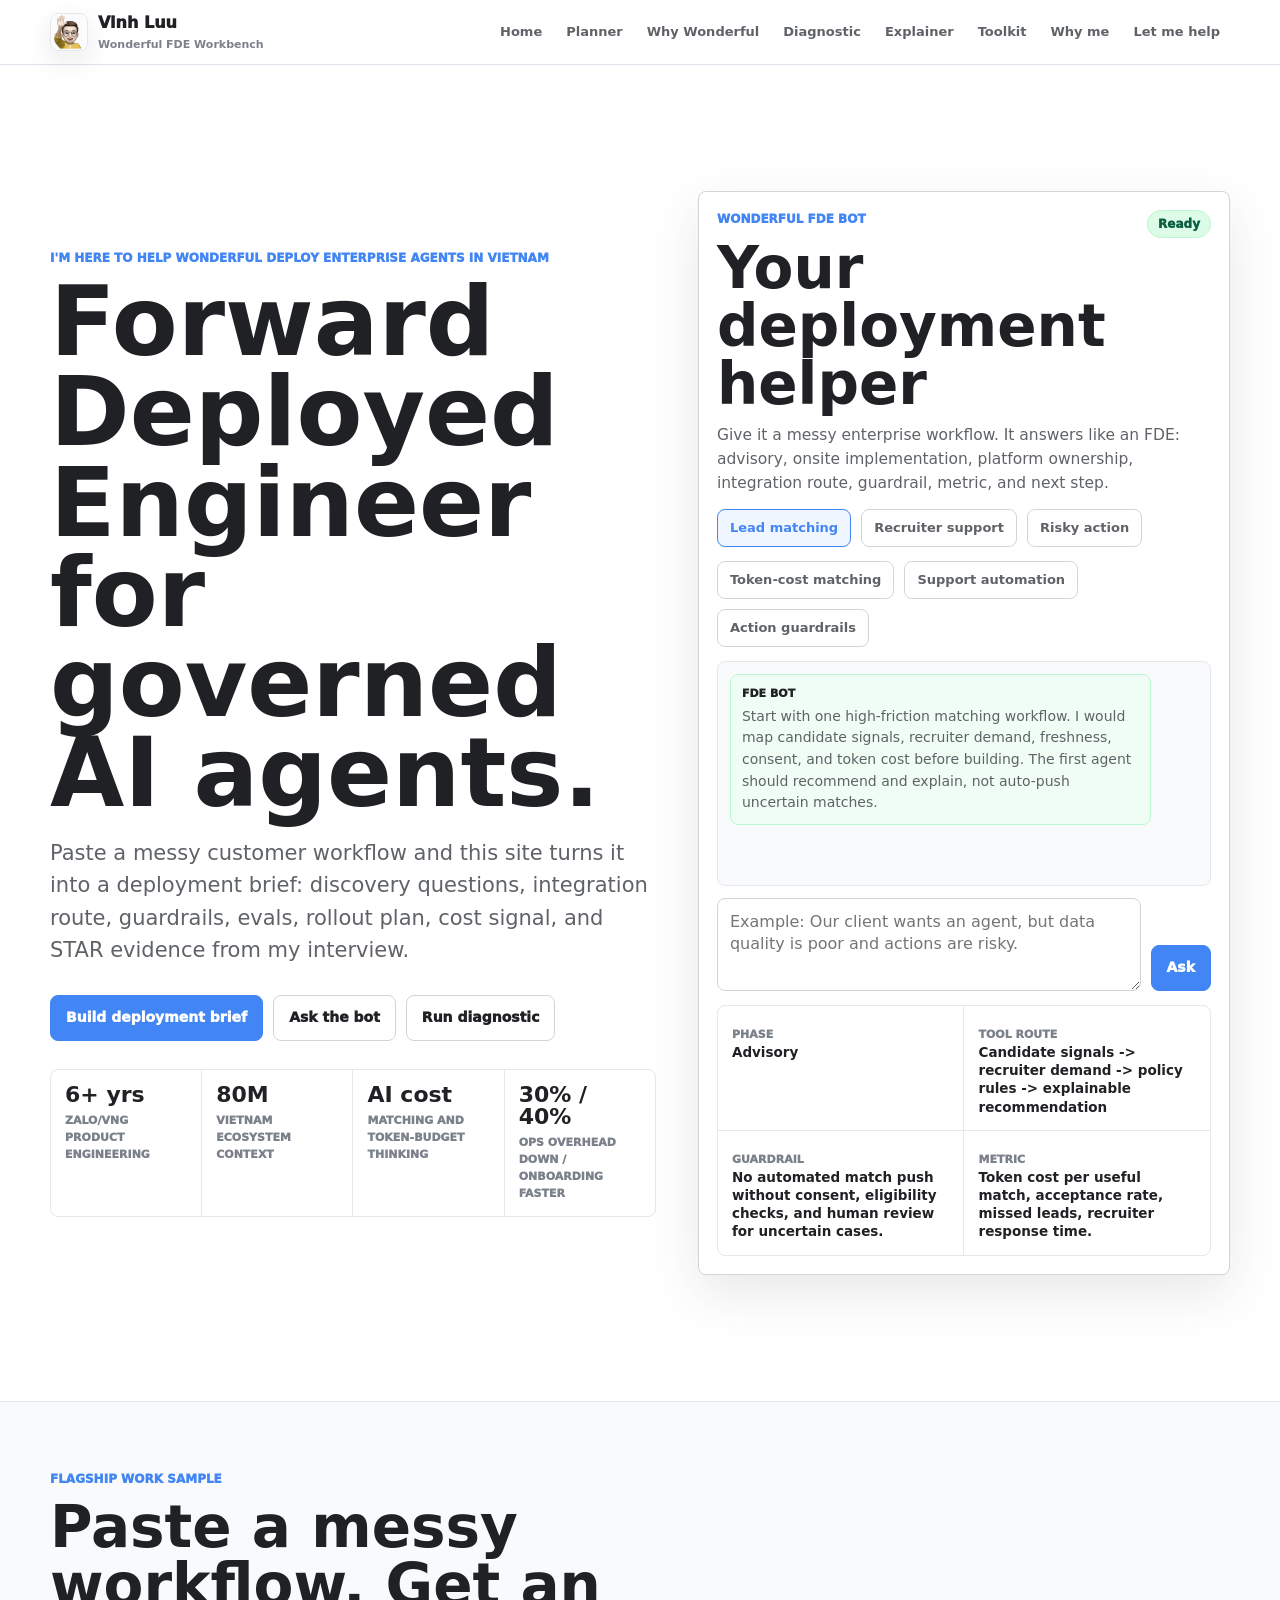
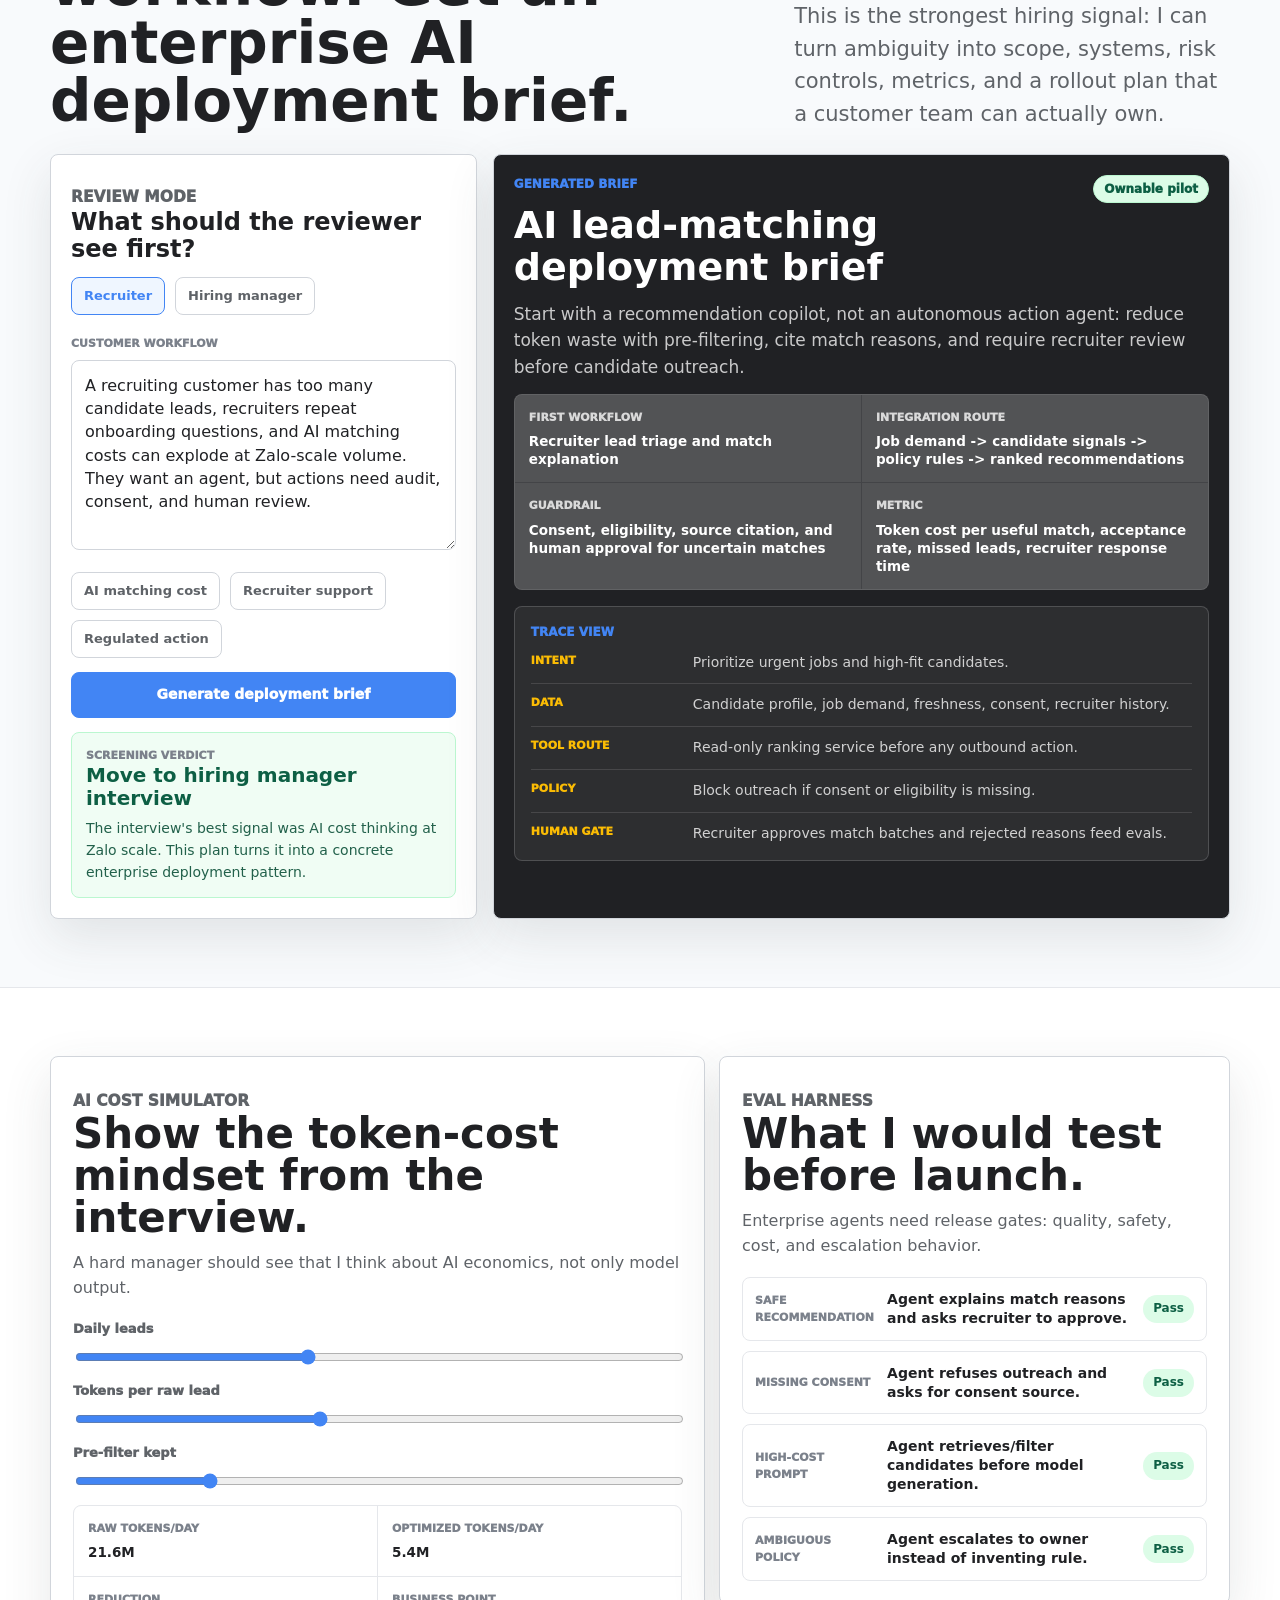
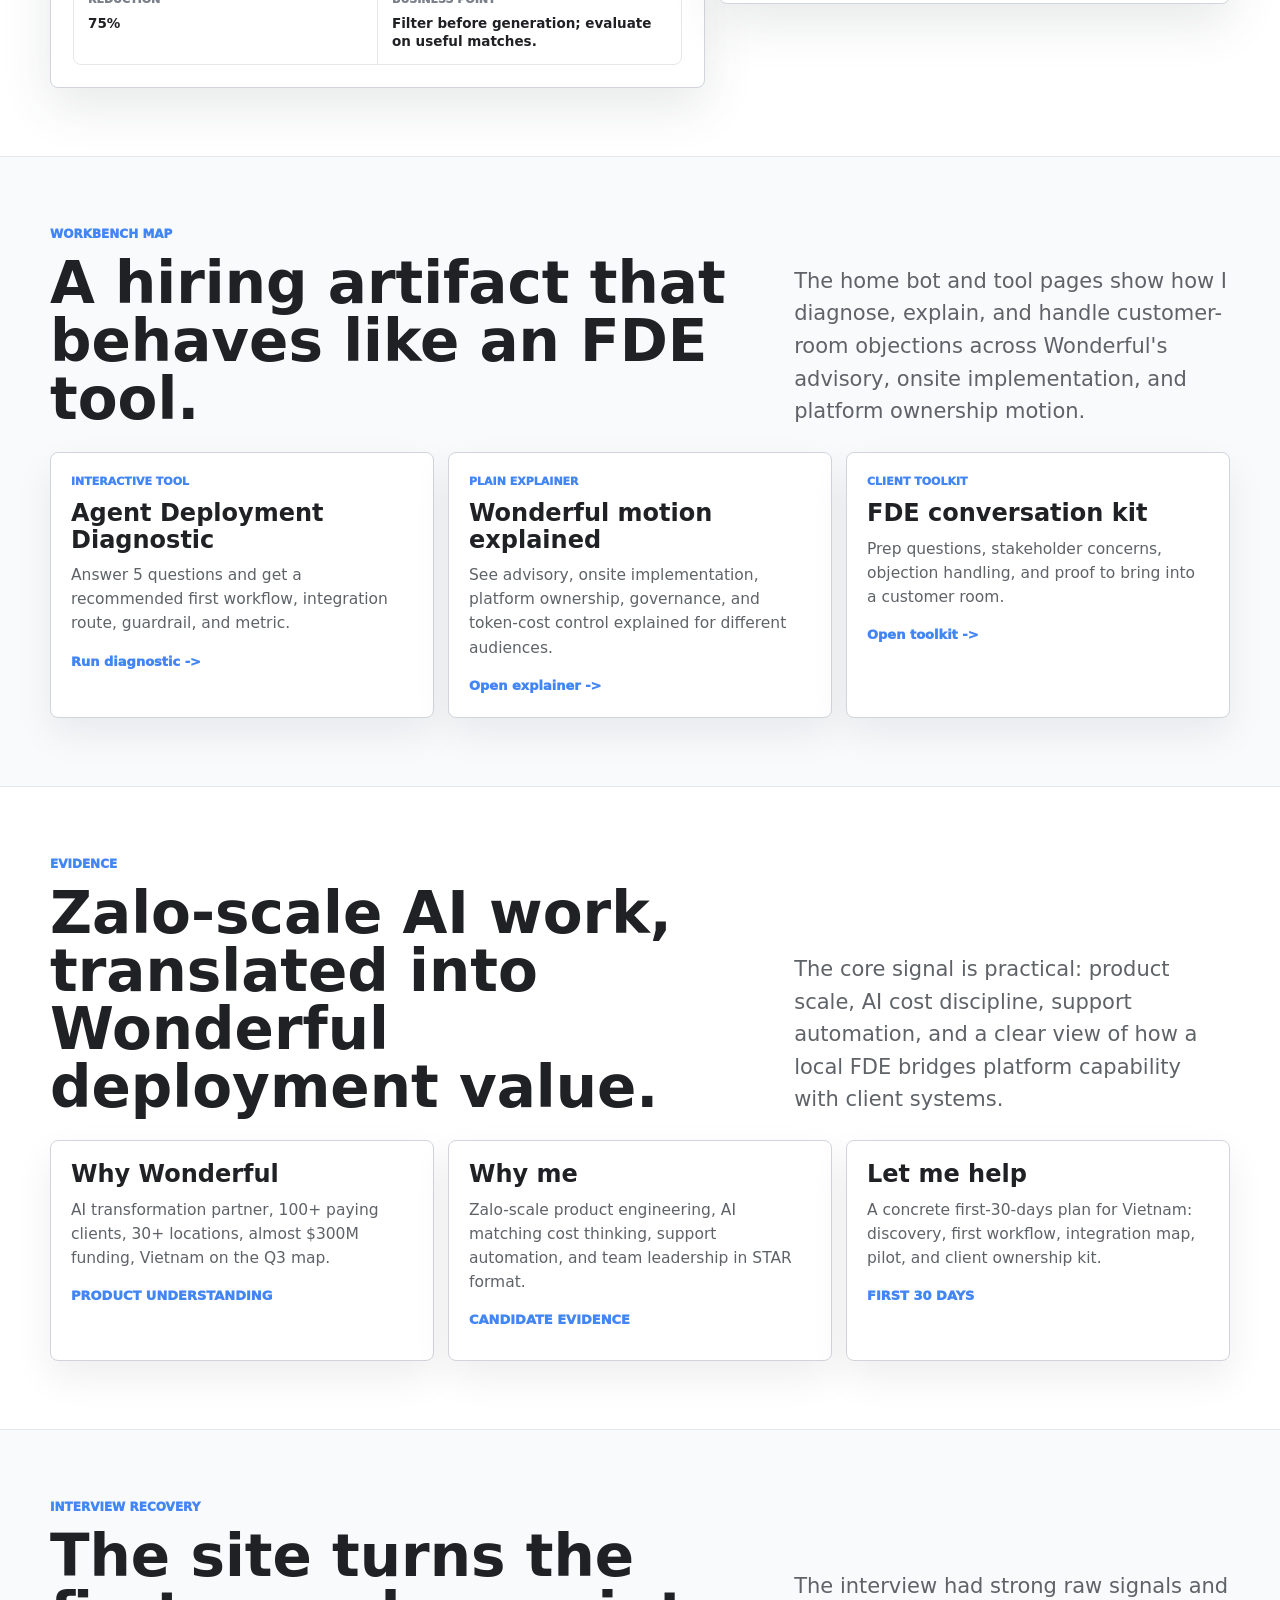
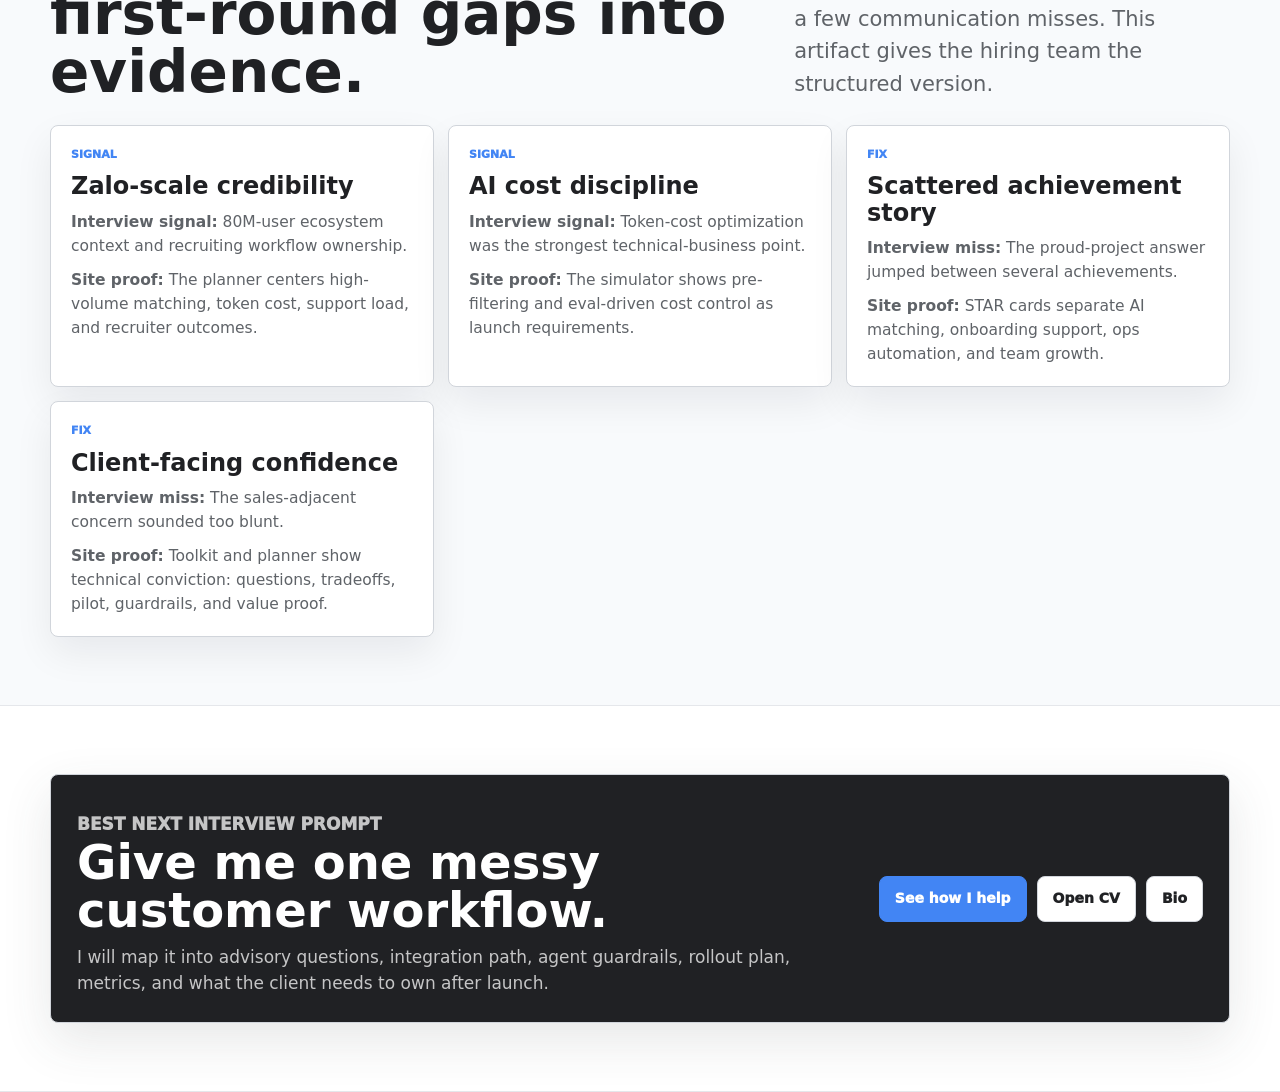
==== index.html @ 259aebcd "feat(site): add recruiter wow workbench" ====
<!DOCTYPE html>
<html lang="en">
<head>
  <meta charset="utf-8">
  <meta name="viewport" content="width=device-width, initial-scale=1">
  <title>Vinh Luu - Wonderful FDE Workbench</title>
  <meta name="description" content="A Wonderful.ai Forward Deployed Engineer workbench by Vinh Luu: live FDE bot, agent diagnostic, explainer, toolkit, STAR proof, and Vietnam deployment fit.">
  <link rel="icon" href="/favicon.ico" sizes="32x32">
  <link rel="icon" href="/assets/favicon.png" type="image/png">
  <link rel="apple-touch-icon" href="/assets/apple-touch-icon.png">
  <link rel="stylesheet" href="/assets/fde-workbench.css?v=20260724d">
</head>
<body data-visit-beacon>
  <header class="topbar">
    <div class="shell topbar-inner">
      <a class="brand" href="/" aria-label="Wonderful FDE Workbench home">
        <img src="/assets/vinh-avatar.png" alt="">
        <span>Vinh Luu <small>Wonderful FDE Workbench</small></span>
      </a>
      <nav class="nav" aria-label="Workbench navigation">
        <a href="/">Home</a>
        <a href="/#workbench">Planner</a>
        <a href="/why-wonderful.html">Why Wonderful</a>
        <a href="/diagnose.html">Diagnostic</a>
        <a href="/explain.html">Explainer</a>
        <a href="/toolkit.html">Toolkit</a>
        <a href="/why-me.html">Why me</a>
        <a href="/let-me-help.html">Let me help</a>
      </nav>
    </div>
  </header>

  <main>
    <section class="hero hub-hero">
      <div class="shell hero-grid">
        <div class="hero-copy">
          <p class="kicker">I'm here to help Wonderful deploy enterprise agents in Vietnam</p>
          <h1>Forward Deployed Engineer for governed AI agents.</h1>
          <p class="lead">
            Paste a messy customer workflow and this site turns it into a deployment brief: discovery questions,
            integration route, guardrails, evals, rollout plan, cost signal, and STAR evidence from my interview.
          </p>
          <div class="hero-actions">
            <a class="button primary" href="#workbench">Build deployment brief</a>
            <a class="button" href="#bot">Ask the bot</a>
            <a class="button" href="/diagnose.html">Run diagnostic</a>
          </div>
          <div class="proof-metrics" aria-label="Candidate proof metrics">
            <div><strong>6+ yrs</strong><span>Zalo/VNG product engineering</span></div>
            <div><strong>80M</strong><span>Vietnam ecosystem context</span></div>
            <div><strong>AI cost</strong><span>Matching and token-budget thinking</span></div>
            <div><strong>30% / 40%</strong><span>Ops overhead down / onboarding faster</span></div>
          </div>
        </div>

        <aside id="bot" class="bot-card" data-chatbot aria-label="Wonderful FDE Bot">
          <div class="bot-head">
            <div>
              <p class="kicker">Wonderful FDE Bot</p>
              <h2>Your deployment helper</h2>
            </div>
            <span class="status" data-chat-status>Ready</span>
          </div>
          <p class="bot-intro">
            Give it a messy enterprise workflow. It answers like an FDE: advisory, onsite implementation,
            platform ownership, integration route, guardrail, metric, and next step.
          </p>
          <div class="segmented" aria-label="Demo scenarios">
            <button class="is-active" type="button" data-scenario-choice="matching">Lead matching</button>
            <button type="button" data-scenario-choice="support">Recruiter support</button>
            <button type="button" data-scenario-choice="card">Risky action</button>
          </div>
          <div class="prompt-row" aria-label="Sample prompts">
            <button type="button" data-prompt="A recruiter has too many candidate leads and wants AI to match candidates to urgent jobs without wasting tokens. What would you automate first?">Token-cost matching</button>
            <button type="button" data-prompt="Recruiters keep asking the same onboarding questions. How would you build a support agent that improves onboarding but still escalates safely?">Support automation</button>
            <button type="button" data-prompt="A customer wants an agent to change account state immediately. What identity, audit, and human approval controls matter?">Action guardrails</button>
          </div>
          <div class="chat-log" data-chat-log aria-live="polite" aria-label="Bot transcript"></div>
          <form class="chat-form" data-chat-form>
            <label class="sr-only" for="chat-message">Ask the Wonderful FDE Bot</label>
            <textarea id="chat-message" data-chat-input rows="3" placeholder="Example: Our client wants an agent, but data quality is poor and actions are risky."></textarea>
            <button class="button primary" type="submit">Ask</button>
          </form>
          <div class="readout">
            <div><span>Phase</span><strong data-chat-phase>Advisory</strong></div>
            <div><span>Tool route</span><strong data-chat-route>Candidate signals -> recruiter demand -> policy rules -> recommendation</strong></div>
            <div><span>Guardrail</span><strong data-chat-guardrail>No automated match push without consent and review for uncertain cases.</strong></div>
            <div><span>Metric</span><strong data-chat-metric>Token cost per useful match, acceptance rate, missed leads.</strong></div>
          </div>
        </aside>
      </div>
    </section>

    <section id="workbench" class="band">
      <div class="shell section-head">
        <div>
          <p class="kicker">Flagship work sample</p>
          <h2>Paste a messy workflow. Get an enterprise AI deployment brief.</h2>
        </div>
        <p class="lead">
          This is the strongest hiring signal: I can turn ambiguity into scope, systems, risk controls, metrics,
          and a rollout plan that a customer team can actually own.
        </p>
      </div>

      <div class="shell planner-grid" data-planner>
        <div class="planner-input panel">
          <div class="bot-head">
            <div>
              <p class="kicker">Review mode</p>
              <h3>What should the reviewer see first?</h3>
            </div>
          </div>
          <div class="segmented" aria-label="Reviewer mode">
            <button class="is-active" type="button" data-review-mode="recruiter">Recruiter</button>
            <button type="button" data-review-mode="manager">Hiring manager</button>
          </div>

          <label class="field-label" for="workflow-input">Customer workflow</label>
          <textarea id="workflow-input" data-plan-input rows="7">A recruiting customer has too many candidate leads, recruiters repeat onboarding questions, and AI matching costs can explode at Zalo-scale volume. They want an agent, but actions need audit, consent, and human review.</textarea>

          <div class="prompt-row" aria-label="Workflow samples">
            <button type="button" data-workflow-sample="matching">AI matching cost</button>
            <button type="button" data-workflow-sample="support">Recruiter support</button>
            <button type="button" data-workflow-sample="regulated">Regulated action</button>
          </div>

          <button class="button primary wide-action" type="button" data-generate-plan>Generate deployment brief</button>

          <div class="review-verdict" aria-label="Recruiter quick verdict">
            <span>Screening verdict</span>
            <strong data-review-verdict>Move to hiring manager interview</strong>
            <p data-review-reason>Zalo-scale product engineering, AI cost discipline, support automation, and leadership evidence map directly to Wonderful's FDE motion.</p>
          </div>
        </div>

        <div class="brief-console">
          <div class="console-head">
            <div>
              <p class="kicker">Generated brief</p>
              <h3 data-brief-title>AI lead-matching deployment brief</h3>
            </div>
            <span class="status">Ownable pilot</span>
          </div>

          <p class="brief-summary" data-brief-summary>
            Start with a recommendation copilot, not an autonomous action agent: reduce token waste with pre-filtering,
            cite match reasons, and require recruiter review before candidate outreach.
          </p>

          <div class="brief-grid">
            <div><span>First workflow</span><strong data-plan-workflow>Recruiter lead triage and match explanation</strong></div>
            <div><span>Integration route</span><strong data-plan-route>Job demand -> candidate signals -> policy rules -> ranked recommendations</strong></div>
            <div><span>Guardrail</span><strong data-plan-guardrail>Consent, eligibility, source citation, and human approval for uncertain matches</strong></div>
            <div><span>Metric</span><strong data-plan-metric>Token cost per useful match, acceptance rate, missed leads, recruiter response time</strong></div>
          </div>

          <div class="trace-panel">
            <p class="kicker">Trace view</p>
            <ol class="trace-list">
              <li><strong>Intent</strong><span data-trace-intent>Prioritize urgent jobs and high-fit candidates.</span></li>
              <li><strong>Data</strong><span data-trace-data>Candidate profile, job demand, freshness, consent, recruiter history.</span></li>
              <li><strong>Tool route</strong><span data-trace-tool>Read-only ranking service before any outbound action.</span></li>
              <li><strong>Policy</strong><span data-trace-policy>Block outreach if consent or eligibility is missing.</span></li>
              <li><strong>Human gate</strong><span data-trace-human>Recruiter approves match batches and rejected reasons feed evals.</span></li>
            </ol>
          </div>
        </div>
      </div>
    </section>

    <section>
      <div class="shell proof-lab-grid">
        <article class="panel cost-lab" data-cost-lab>
          <div class="section-head compact-head">
            <div>
              <p class="kicker">AI cost simulator</p>
              <h2>Show the token-cost mindset from the interview.</h2>
            </div>
            <p class="lead">A hard manager should see that I think about AI economics, not only model output.</p>
          </div>

          <div class="slider-grid">
            <label>Daily leads <input type="range" min="2000" max="60000" step="1000" value="24000" data-cost-input="leads"></label>
            <label>Tokens per raw lead <input type="range" min="300" max="1800" step="50" value="900" data-cost-input="tokens"></label>
            <label>Pre-filter kept <input type="range" min="10" max="80" step="5" value="25" data-cost-input="kept"></label>
          </div>

          <div class="brief-grid cost-output">
            <div><span>Raw tokens/day</span><strong data-cost-raw>21.6M</strong></div>
            <div><span>Optimized tokens/day</span><strong data-cost-optimized>5.4M</strong></div>
            <div><span>Reduction</span><strong data-cost-saving>75%</strong></div>
            <div><span>Business point</span><strong data-cost-point>Filter before generation; evaluate on useful matches.</strong></div>
          </div>
        </article>

        <article class="panel eval-lab">
          <div class="section-head compact-head">
            <div>
              <p class="kicker">Eval harness</p>
              <h2>What I would test before launch.</h2>
            </div>
            <p class="lead">Enterprise agents need release gates: quality, safety, cost, and escalation behavior.</p>
          </div>

          <div class="eval-table" aria-label="Agent eval cases">
            <div><span>Safe recommendation</span><strong>Agent explains match reasons and asks recruiter to approve.</strong><b>Pass</b></div>
            <div><span>Missing consent</span><strong>Agent refuses outreach and asks for consent source.</strong><b>Pass</b></div>
            <div><span>High-cost prompt</span><strong>Agent retrieves/filter candidates before model generation.</strong><b>Pass</b></div>
            <div><span>Ambiguous policy</span><strong>Agent escalates to owner instead of inventing rule.</strong><b>Pass</b></div>
          </div>
        </article>
      </div>
    </section>

    <section class="band">
      <div class="shell section-head">
        <div>
          <p class="kicker">Workbench map</p>
          <h2>A hiring artifact that behaves like an FDE tool.</h2>
        </div>
        <p class="lead">
          The home bot and tool pages show how I diagnose, explain, and handle customer-room objections across
          Wonderful's advisory, onsite implementation, and platform ownership motion.
        </p>
      </div>
      <div class="shell tool-grid">
        <a class="tool-card" href="/diagnose.html">
          <span>Interactive tool</span>
          <h3>Agent Deployment Diagnostic</h3>
          <p>Answer 5 questions and get a recommended first workflow, integration route, guardrail, and metric.</p>
          <b>Run diagnostic -></b>
        </a>
        <a class="tool-card" href="/explain.html">
          <span>Plain explainer</span>
          <h3>Wonderful motion explained</h3>
          <p>See advisory, onsite implementation, platform ownership, governance, and token-cost control explained for different audiences.</p>
          <b>Open explainer -></b>
        </a>
        <a class="tool-card" href="/toolkit.html">
          <span>Client toolkit</span>
          <h3>FDE conversation kit</h3>
          <p>Prep questions, stakeholder concerns, objection handling, and proof to bring into a customer room.</p>
          <b>Open toolkit -></b>
        </a>
      </div>
    </section>

    <section>
      <div class="shell section-head">
        <div>
          <p class="kicker">Evidence</p>
          <h2>Zalo-scale AI work, translated into Wonderful deployment value.</h2>
        </div>
        <p class="lead">
          The core signal is practical: product scale, AI cost discipline, support automation, and a clear view of
          how a local FDE bridges platform capability with client systems.
        </p>
      </div>
      <div class="shell proof-grid">
        <a class="proof-card" href="/why-wonderful.html">
          <h3>Why Wonderful</h3>
          <p>AI transformation partner, 100+ paying clients, 30+ locations, almost $300M funding, Vietnam on the Q3 map.</p>
          <span>Product understanding</span>
        </a>
        <a class="proof-card" href="/why-me.html">
          <h3>Why me</h3>
          <p>Zalo-scale product engineering, AI matching cost thinking, support automation, and team leadership in STAR format.</p>
          <span>Candidate evidence</span>
        </a>
        <a class="proof-card" href="/let-me-help.html">
          <h3>Let me help</h3>
          <p>A concrete first-30-days plan for Vietnam: discovery, first workflow, integration map, pilot, and client ownership kit.</p>
          <span>First 30 days</span>
        </a>
      </div>
    </section>

    <section class="band">
      <div class="shell section-head">
        <div>
          <p class="kicker">Interview recovery</p>
          <h2>The site turns the first-round gaps into evidence.</h2>
        </div>
        <p class="lead">
          The interview had strong raw signals and a few communication misses. This artifact gives the hiring team the structured version.
        </p>
      </div>
      <div class="shell story-grid">
        <article class="story-card">
          <span>Signal</span>
          <h3>Zalo-scale credibility</h3>
          <p><strong>Interview signal:</strong> 80M-user ecosystem context and recruiting workflow ownership.</p>
          <p><strong>Site proof:</strong> The planner centers high-volume matching, token cost, support load, and recruiter outcomes.</p>
        </article>
        <article class="story-card">
          <span>Signal</span>
          <h3>AI cost discipline</h3>
          <p><strong>Interview signal:</strong> Token-cost optimization was the strongest technical-business point.</p>
          <p><strong>Site proof:</strong> The simulator shows pre-filtering and eval-driven cost control as launch requirements.</p>
        </article>
        <article class="story-card">
          <span>Fix</span>
          <h3>Scattered achievement story</h3>
          <p><strong>Interview miss:</strong> The proud-project answer jumped between several achievements.</p>
          <p><strong>Site proof:</strong> STAR cards separate AI matching, onboarding support, ops automation, and team growth.</p>
        </article>
        <article class="story-card">
          <span>Fix</span>
          <h3>Client-facing confidence</h3>
          <p><strong>Interview miss:</strong> The sales-adjacent concern sounded too blunt.</p>
          <p><strong>Site proof:</strong> Toolkit and planner show technical conviction: questions, tradeoffs, pilot, guardrails, and value proof.</p>
        </article>
      </div>
    </section>

    <section class="cta-band">
      <div class="shell cta-panel">
        <div>
          <p class="kicker">Best next interview prompt</p>
          <h2>Give me one messy customer workflow.</h2>
          <p>
            I will map it into advisory questions, integration path, agent guardrails, rollout plan,
            metrics, and what the client needs to own after launch.
          </p>
        </div>
        <div class="cta-actions">
          <a class="button primary" href="/let-me-help.html">See how I help</a>
          <a class="button" href="/output/pdf/VinhLuu_Forward_Deployed_Engineer_Wonderful_AI.pdf">Open CV</a>
          <a class="button" href="/bio.html">Bio</a>
        </div>
      </div>
    </section>
  </main>

  <script src="/assets/fde-workbench.js?v=20260724d"></script>
</body>
</html>
---- assets/fde-workbench.css ----
:root {
  --blue: #4285f4;
  --red: #ea4335;
  --yellow: #fbbc04;
  --green: #34a853;
  --ink: #202124;
  --body: #5f6368;
  --muted: #7b818b;
  --line: #e5e7eb;
  --line-strong: #d1d5db;
  --paper: #ffffff;
  --soft: #f8fafc;
  --blue-soft: #eff6ff;
  --green-soft: #f0fdf4;
  --shadow: 0 18px 50px rgba(60, 64, 67, 0.12);
}

* {
  box-sizing: border-box;
}

html {
  scroll-behavior: smooth;
}

body {
  margin: 0;
  color: var(--ink);
  background: var(--paper);
  font-family: Inter, ui-sans-serif, system-ui, -apple-system, BlinkMacSystemFont, "Segoe UI", Arial, sans-serif;
  line-height: 1.55;
  overflow-x: hidden;
}

a {
  color: inherit;
  text-decoration: none;
}

button,
textarea,
select,
input {
  font: inherit;
}

button {
  cursor: pointer;
}

.sr-only {
  position: absolute;
  width: 1px;
  height: 1px;
  padding: 0;
  margin: -1px;
  overflow: hidden;
  clip: rect(0, 0, 0, 0);
  white-space: nowrap;
  border: 0;
}

.shell {
  width: min(1180px, calc(100% - 36px));
  margin: 0 auto;
}

.topbar {
  position: sticky;
  top: 0;
  z-index: 40;
  border-bottom: 1px solid rgba(220, 226, 234, 0.9);
  background: rgba(255, 255, 255, 0.94);
  backdrop-filter: blur(18px);
}

.topbar-inner {
  min-height: 64px;
  display: flex;
  align-items: center;
  justify-content: space-between;
  gap: 18px;
}

.brand {
  display: inline-flex;
  align-items: center;
  gap: 10px;
  font-weight: 950;
  white-space: nowrap;
}

.brand img {
  width: 38px;
  height: 38px;
  border: 1px solid var(--line);
  border-radius: 8px;
  background: #fff;
  object-fit: cover;
  box-shadow: 0 10px 28px rgba(18, 19, 26, 0.09);
}

.brand small {
  display: block;
  color: var(--muted);
  font-size: 11px;
  font-weight: 850;
}

.nav {
  display: flex;
  flex-wrap: wrap;
  align-items: center;
  justify-content: flex-end;
  gap: 4px;
  color: var(--body);
  font-size: 13px;
  font-weight: 850;
}

.nav a {
  min-height: 36px;
  display: inline-flex;
  align-items: center;
  border-radius: 8px;
  padding: 0 10px;
  white-space: nowrap;
}

.nav a:hover,
.nav a:focus-visible,
.button:hover,
.button:focus-visible,
.tool-card:hover,
.tool-card:focus-visible,
.proof-card:hover,
.proof-card:focus-visible {
  color: var(--blue);
  background: var(--blue-soft);
  outline: 0;
}

.hero {
  border-bottom: 1px solid var(--line);
  background: #fff;
}

.hero-grid {
  display: grid;
  grid-template-columns: minmax(0, 0.82fr) minmax(390px, 0.72fr);
  gap: 42px;
  align-items: center;
  padding: 58px 0;
}

.hero-copy,
.bot-card,
.panel,
.diagnostic-card,
.explainer-card,
.toolkit-card,
.tool-card,
.proof-card,
.story-card,
.step-card,
.stat-card,
.result-panel,
.cta-panel {
  min-width: 0;
}

.page-hero .hero-grid {
  grid-template-columns: minmax(0, 1fr) minmax(300px, 0.44fr);
}

.kicker {
  margin: 0 0 10px;
  color: var(--blue);
  font-size: 12px;
  font-weight: 1000;
  text-transform: uppercase;
}

h1,
h2,
h3,
p {
  overflow-wrap: anywhere;
}

h1 {
  max-width: 940px;
  margin: 0;
  font-size: clamp(48px, 8vw, 96px);
  line-height: 0.94;
  letter-spacing: 0;
}

h2 {
  margin: 0;
  font-size: clamp(32px, 5vw, 58px);
  line-height: 1;
  letter-spacing: 0;
}

h3 {
  margin: 0;
  font-size: 24px;
  line-height: 1.12;
}

.lead {
  max-width: 760px;
  margin: 18px 0 0;
  color: var(--body);
  font-size: clamp(17px, 1.8vw, 21px);
}

.hero-actions,
.cta-actions,
.prompt-row,
.segmented,
.option-row,
.mode-row {
  display: flex;
  flex-wrap: wrap;
  gap: 10px;
}

.hero-actions {
  margin-top: 28px;
}

.button {
  flex: 0 0 auto;
  max-width: 100%;
  min-height: 46px;
  display: inline-flex;
  align-items: center;
  justify-content: center;
  border: 1px solid var(--line-strong);
  border-radius: 8px;
  padding: 0 15px;
  color: var(--ink);
  background: #fff;
  font-size: 14px;
  font-weight: 950;
  white-space: normal;
  text-align: center;
}

.field-label {
  display: block;
  margin: 20px 0 8px;
  color: var(--muted);
  font-size: 11px;
  font-weight: 1000;
  text-transform: uppercase;
}

.wide-action {
  width: 100%;
  margin-top: 14px;
}

.button.primary {
  border-color: var(--blue);
  color: #fff;
  background: var(--blue);
}

.button.primary:hover,
.button.primary:focus-visible {
  color: #fff;
  background: #2f6fe4;
}

.proof-metrics {
  display: grid;
  grid-template-columns: repeat(4, minmax(0, 1fr));
  gap: 1px;
  margin-top: 28px;
  border: 1px solid var(--line);
  border-radius: 8px;
  background: var(--line);
  overflow: hidden;
}

.proof-metrics div,
.readout div,
.mini-result div {
  padding: 14px;
  background: #fff;
}

.proof-metrics strong {
  display: block;
  font-size: 22px;
  line-height: 1;
}

.proof-metrics span,
.readout span,
.mini-result span {
  display: block;
  margin-top: 6px;
  color: var(--muted);
  font-size: 11px;
  font-weight: 1000;
  text-transform: uppercase;
}

.bot-card,
.panel,
.diagnostic-card,
.explainer-card,
.toolkit-card {
  border: 1px solid var(--line-strong);
  border-radius: 8px;
  background: #fff;
  box-shadow: var(--shadow);
}

.bot-card {
  padding: 18px;
}

.bot-head {
  display: flex;
  align-items: start;
  justify-content: space-between;
  gap: 12px;
}

.status {
  min-height: 28px;
  display: inline-flex;
  align-items: center;
  border: 1px solid #bbf7d0;
  border-radius: 999px;
  padding: 0 10px;
  color: #0d5f44;
  background: #dcfce7;
  font-size: 12px;
  font-weight: 950;
  white-space: nowrap;
}

.bot-intro,
.tool-card p,
.proof-card p,
.story-card p,
.diagnostic-card p,
.explainer-card p,
.toolkit-card p,
.panel p {
  margin: 10px 0 0;
  color: var(--body);
  font-size: 15.5px;
}

.segmented,
.prompt-row {
  margin-top: 14px;
}

.segmented button,
.prompt-row button,
.option-row button,
.tab-row button {
  min-height: 38px;
  border: 1px solid var(--line-strong);
  border-radius: 8px;
  padding: 0 12px;
  color: var(--body);
  background: #fff;
  font-size: 13px;
  font-weight: 900;
}

.segmented button.is-active,
.option-row button.is-active,
.tab-row button.is-active,
.segmented button:hover,
.prompt-row button:hover,
.option-row button:hover,
.tab-row button:hover,
.segmented button:focus-visible,
.prompt-row button:focus-visible,
.option-row button:focus-visible,
.tab-row button:focus-visible {
  border-color: var(--blue);
  color: var(--blue);
  background: var(--blue-soft);
  outline: 0;
}

.chat-log {
  height: clamp(180px, 25vh, 260px);
  display: grid;
  align-content: start;
  gap: 10px;
  margin-top: 14px;
  border: 1px solid var(--line);
  border-radius: 8px;
  padding: 12px;
  background: var(--soft);
  overflow-y: auto;
}

.chat-message {
  max-width: 90%;
  border: 1px solid var(--line);
  border-radius: 8px;
  padding: 10px 11px;
  background: #fff;
  color: var(--body);
  font-size: 14px;
}

.chat-message b {
  display: block;
  margin-bottom: 4px;
  color: var(--ink);
  font-size: 11px;
  font-weight: 1000;
  text-transform: uppercase;
}

.chat-message.user {
  margin-left: auto;
  border-color: #bfdbfe;
  color: var(--ink);
  background: var(--blue-soft);
}

.chat-message.agent {
  border-color: #bbf7d0;
  background: var(--green-soft);
}

.chat-form {
  display: grid;
  grid-template-columns: minmax(0, 1fr) auto;
  gap: 10px;
  margin-top: 12px;
  align-items: end;
}

.chat-form textarea {
  min-height: 74px;
  resize: vertical;
  border: 1px solid var(--line-strong);
  border-radius: 8px;
  padding: 12px;
  color: var(--ink);
  background: #fff;
  line-height: 1.4;
}

.chat-form textarea:focus,
select:focus,
input:focus {
  border-color: var(--blue);
  outline: 3px solid rgba(66, 133, 244, 0.16);
}

.readout,
.mini-result,
.brief-grid {
  display: grid;
  grid-template-columns: repeat(2, minmax(0, 1fr));
  gap: 1px;
  margin-top: 14px;
  border: 1px solid var(--line);
  border-radius: 8px;
  background: var(--line);
  overflow: hidden;
}

.readout strong,
.mini-result strong,
.brief-grid strong {
  display: block;
  color: var(--ink);
  font-size: 13.5px;
  line-height: 1.35;
}

section {
  padding: 68px 0;
  border-bottom: 1px solid var(--line);
}

.band {
  background: var(--soft);
}

.section-head {
  display: grid;
  grid-template-columns: minmax(0, 0.78fr) minmax(280px, 0.48fr);
  gap: 36px;
  align-items: end;
  margin-bottom: 24px;
}

.section-head.compact-head {
  grid-template-columns: minmax(0, 1fr);
  gap: 12px;
  margin-bottom: 18px;
}

.section-head.compact-head h2 {
  font-size: clamp(28px, 3.4vw, 42px);
}

.section-head.compact-head .lead {
  margin-top: 0;
  font-size: 16px;
}

.tool-grid,
.proof-grid,
.story-grid,
.diagnostic-grid,
.explainer-grid,
.toolkit-grid,
.step-grid,
.stat-grid,
.proof-lab-grid {
  display: grid;
  grid-template-columns: repeat(3, minmax(0, 1fr));
  gap: 14px;
}

.planner-grid {
  display: grid;
  grid-template-columns: minmax(320px, 0.44fr) minmax(0, 0.76fr);
  gap: 16px;
  align-items: stretch;
}

.planner-input {
  padding: 20px;
}

.planner-input textarea {
  width: 100%;
  min-height: 164px;
  resize: vertical;
  border: 1px solid var(--line-strong);
  border-radius: 8px;
  padding: 13px;
  color: var(--ink);
  background: #fff;
  line-height: 1.45;
}

.review-verdict {
  margin-top: 14px;
  border: 1px solid #bbf7d0;
  border-radius: 8px;
  padding: 14px;
  background: var(--green-soft);
}

.review-verdict span,
.brief-grid span,
.eval-table span,
.trace-list strong {
  display: block;
  color: var(--muted);
  font-size: 11px;
  font-weight: 1000;
  text-transform: uppercase;
}

.review-verdict strong {
  display: block;
  color: #0d5f44;
  font-size: 20px;
  line-height: 1.15;
}

.review-verdict p {
  margin: 8px 0 0;
  color: #22614b;
  font-size: 14px;
}

.brief-console {
  min-width: 0;
  border: 1px solid var(--line-strong);
  border-radius: 8px;
  padding: 20px;
  color: #fff;
  background: var(--ink);
  box-shadow: var(--shadow);
}

.console-head {
  display: flex;
  align-items: start;
  justify-content: space-between;
  gap: 12px;
}

.brief-console h3 {
  color: #fff;
  font-size: clamp(24px, 3.4vw, 38px);
}

.brief-summary {
  max-width: 820px;
  margin: 12px 0 0;
  color: rgba(255, 255, 255, 0.76);
  font-size: 17px;
}

.brief-grid {
  border-color: rgba(255, 255, 255, 0.16);
  background: rgba(255, 255, 255, 0.16);
}

.brief-grid div {
  padding: 14px;
  background: rgba(255, 255, 255, 0.08);
}

.brief-grid span,
.brief-grid strong {
  color: rgba(255, 255, 255, 0.78);
}

.brief-grid strong {
  margin-top: 6px;
  color: #fff;
}

.trace-panel {
  margin-top: 16px;
  border: 1px solid rgba(255, 255, 255, 0.16);
  border-radius: 8px;
  padding: 16px;
  background: rgba(255, 255, 255, 0.06);
}

.trace-list {
  display: grid;
  gap: 10px;
  margin: 0;
  padding: 0;
  list-style: none;
}

.trace-list li {
  display: grid;
  grid-template-columns: 150px minmax(0, 1fr);
  gap: 12px;
  align-items: start;
  border-top: 1px solid rgba(255, 255, 255, 0.12);
  padding-top: 10px;
}

.trace-list li:first-child {
  border-top: 0;
  padding-top: 0;
}

.trace-list strong {
  color: var(--yellow);
}

.trace-list span {
  color: rgba(255, 255, 255, 0.78);
  font-size: 14px;
}

.proof-lab-grid {
  grid-template-columns: minmax(0, 1fr) minmax(340px, 0.78fr);
  align-items: start;
}

.cost-lab,
.eval-lab {
  padding: 22px;
}

.slider-grid {
  display: grid;
  gap: 14px;
}

.slider-grid label {
  display: grid;
  gap: 8px;
  color: var(--body);
  font-size: 13px;
  font-weight: 950;
}

.slider-grid input[type="range"] {
  width: 100%;
  accent-color: var(--blue);
}

.cost-output.brief-grid {
  border-color: var(--line);
  background: var(--line);
}

.cost-output.brief-grid div {
  background: #fff;
}

.cost-output.brief-grid span {
  color: var(--muted);
}

.cost-output.brief-grid strong {
  color: var(--ink);
}

.eval-table {
  display: grid;
  gap: 10px;
}

.eval-table div {
  display: grid;
  grid-template-columns: minmax(120px, 0.34fr) minmax(0, 1fr) auto;
  gap: 12px;
  align-items: center;
  border: 1px solid var(--line);
  border-radius: 8px;
  padding: 12px;
  background: #fff;
}

.eval-table strong {
  color: var(--ink);
  font-size: 14px;
  line-height: 1.35;
}

.eval-table b {
  min-height: 28px;
  display: inline-flex;
  align-items: center;
  border-radius: 999px;
  padding: 0 10px;
  color: #0d5f44;
  background: #dcfce7;
  font-size: 12px;
}

.tool-card,
.proof-card,
.story-card,
.diagnostic-card,
.explainer-card,
.toolkit-card,
.step-card,
.stat-card {
  min-height: 100%;
  border: 1px solid var(--line-strong);
  border-radius: 8px;
  padding: 20px;
  background: #fff;
  box-shadow: 0 16px 38px rgba(18, 19, 26, 0.07);
}

.tool-card span,
.proof-card span,
.story-card span,
.step-card span,
.stat-card span {
  display: block;
  margin-bottom: 10px;
  color: var(--blue);
  font-size: 11px;
  font-weight: 1000;
  text-transform: uppercase;
}

.tool-card b,
.proof-card span:last-child {
  display: inline-flex;
  margin-top: 16px;
  color: var(--blue);
  font-size: 13px;
  font-weight: 1000;
}

.cta-band {
  background: #fff;
}

.cta-panel {
  display: grid;
  grid-template-columns: minmax(0, 1fr) auto;
  gap: 22px;
  align-items: center;
  border: 1px solid var(--line-strong);
  border-radius: 8px;
  padding: 26px;
  color: #fff;
  background: var(--ink);
  box-shadow: var(--shadow);
}

.cta-panel h2 {
  font-size: clamp(30px, 4vw, 48px);
}

.cta-panel p {
  margin: 10px 0 0;
  color: rgba(255, 255, 255, 0.74);
  font-size: 17px;
}

.page-note {
  border-left: 4px solid var(--blue);
  padding: 18px 0 18px 18px;
}

.page-note strong {
  display: block;
  font-size: 24px;
  line-height: 1.15;
}

.page-note p {
  margin: 10px 0 0;
  color: var(--body);
}

.diagnostic-card,
.explainer-card,
.toolkit-card {
  padding: 22px;
}

.question {
  border-top: 1px solid var(--line);
  padding-top: 18px;
  margin-top: 18px;
}

.question h3 {
  font-size: 20px;
}

.option-row {
  margin-top: 12px;
}

.result-panel {
  border: 1px solid var(--line-strong);
  border-radius: 8px;
  padding: 22px;
  background: var(--ink);
  color: #fff;
  box-shadow: var(--shadow);
}

.result-panel p,
.result-panel .mini-result strong {
  color: rgba(255, 255, 255, 0.76);
}

.result-panel .mini-result {
  border-color: rgba(255, 255, 255, 0.16);
  background: rgba(255, 255, 255, 0.16);
}

.result-panel .mini-result div {
  background: rgba(255, 255, 255, 0.08);
}

.tab-row {
  display: flex;
  flex-wrap: wrap;
  gap: 8px;
  margin-bottom: 16px;
}

.split {
  display: grid;
  grid-template-columns: minmax(0, 0.6fr) minmax(320px, 0.4fr);
  gap: 18px;
  align-items: start;
}

@media (max-width: 1040px) {
  .hero-grid,
  .section-head,
  .split,
  .cta-panel {
    grid-template-columns: 1fr;
  }

  .tool-grid,
  .proof-grid,
  .story-grid,
  .diagnostic-grid,
  .explainer-grid,
  .toolkit-grid,
  .step-grid,
  .stat-grid,
  .planner-grid,
  .proof-lab-grid {
    grid-template-columns: repeat(2, minmax(0, 1fr));
  }

  .planner-grid,
  .proof-lab-grid {
    grid-template-columns: 1fr;
  }

  .cta-actions {
    justify-content: flex-start;
  }
}

@media (max-width: 920px) {
  .nav {
    display: none;
  }
}

@media (max-width: 760px) {
  .shell {
    width: min(100% - 26px, 1180px);
  }

  .topbar-inner {
    align-items: flex-start;
    padding: 10px 0;
  }

  .hero-grid {
    padding: 34px 0;
  }

  h1 {
    font-size: clamp(42px, 13vw, 64px);
  }

  section {
    padding: 46px 0;
  }

  .proof-metrics,
  .readout,
  .mini-result,
  .brief-grid,
  .tool-grid,
  .proof-grid,
  .story-grid,
  .diagnostic-grid,
  .explainer-grid,
  .toolkit-grid,
  .step-grid,
  .stat-grid,
  .chat-form,
  .trace-list li,
  .eval-table div {
    grid-template-columns: 1fr;
  }

  .chat-message {
    max-width: 100%;
  }
}

@media (prefers-reduced-motion: reduce) {
  html {
    scroll-behavior: auto;
  }

  *,
  *::before,
  *::after {
    transition-duration: 0.001ms !important;
    animation-duration: 0.001ms !important;
    animation-iteration-count: 1 !important;
  }
}
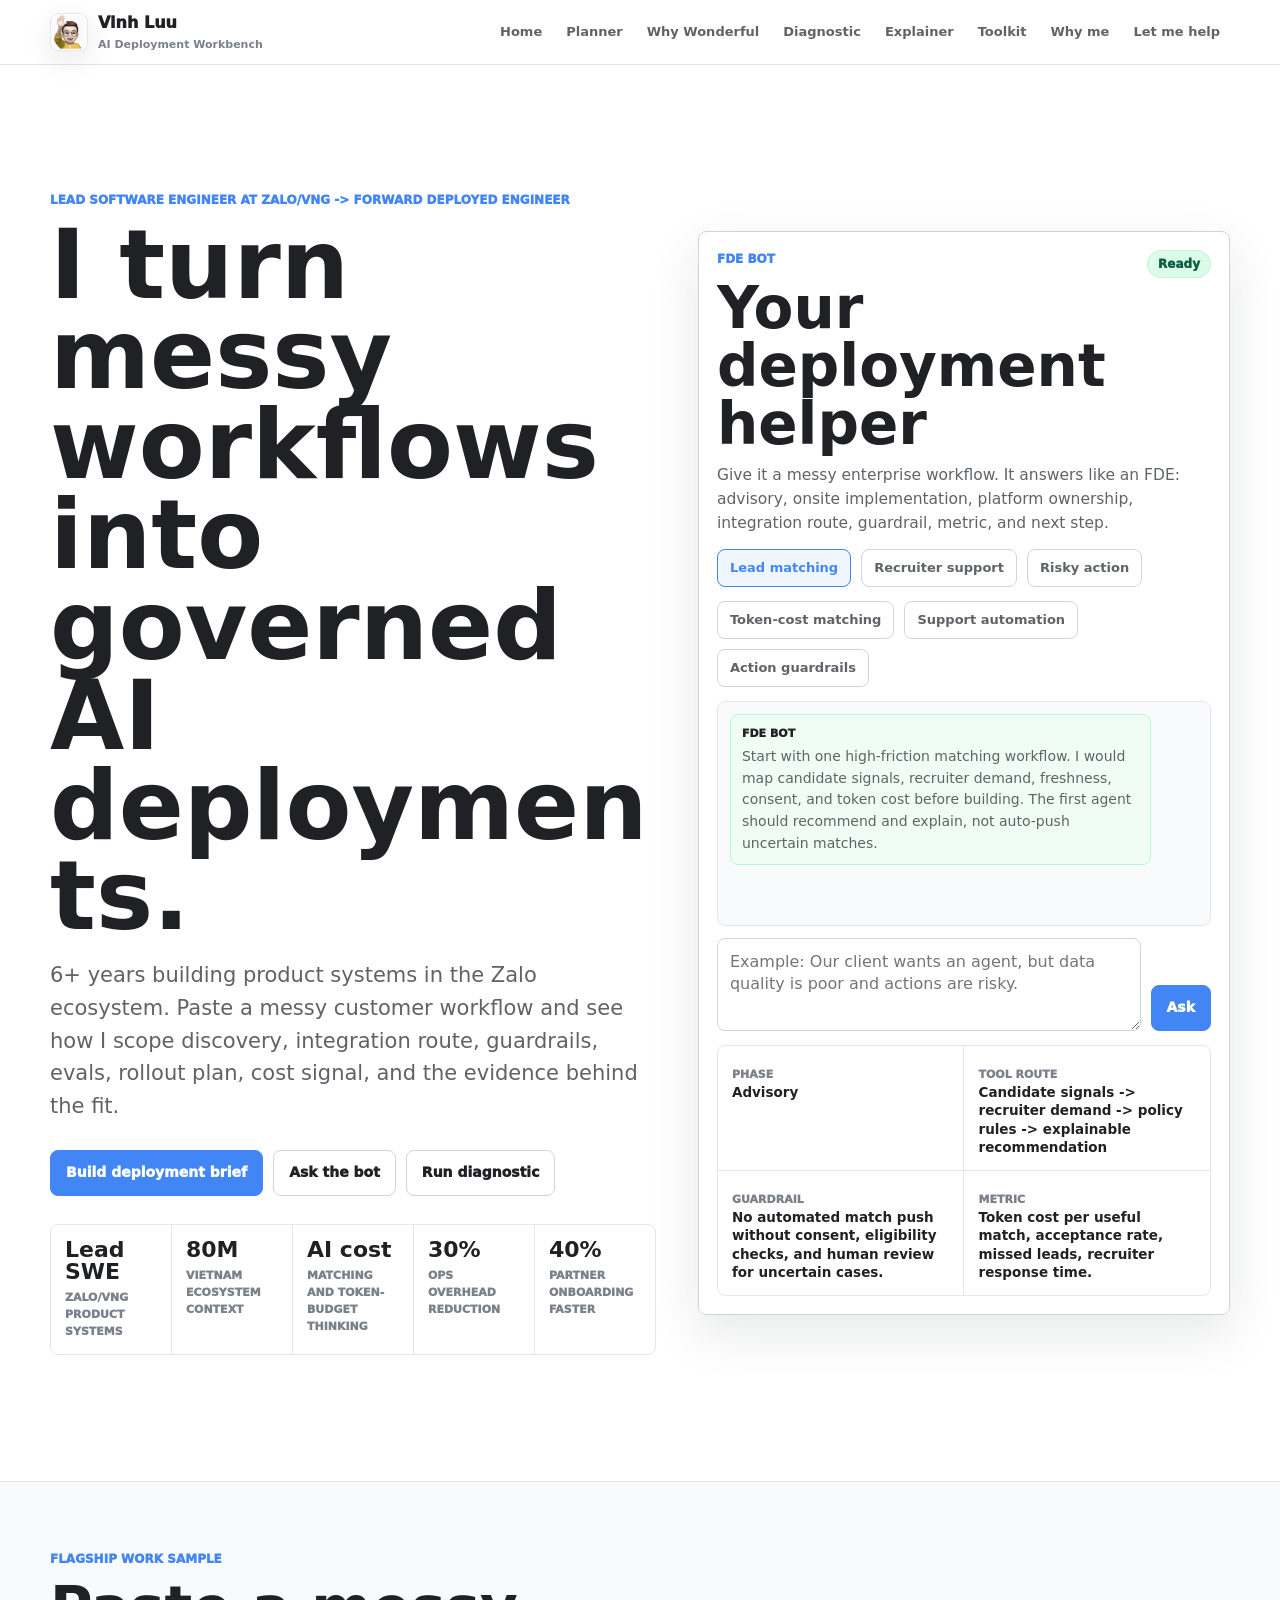
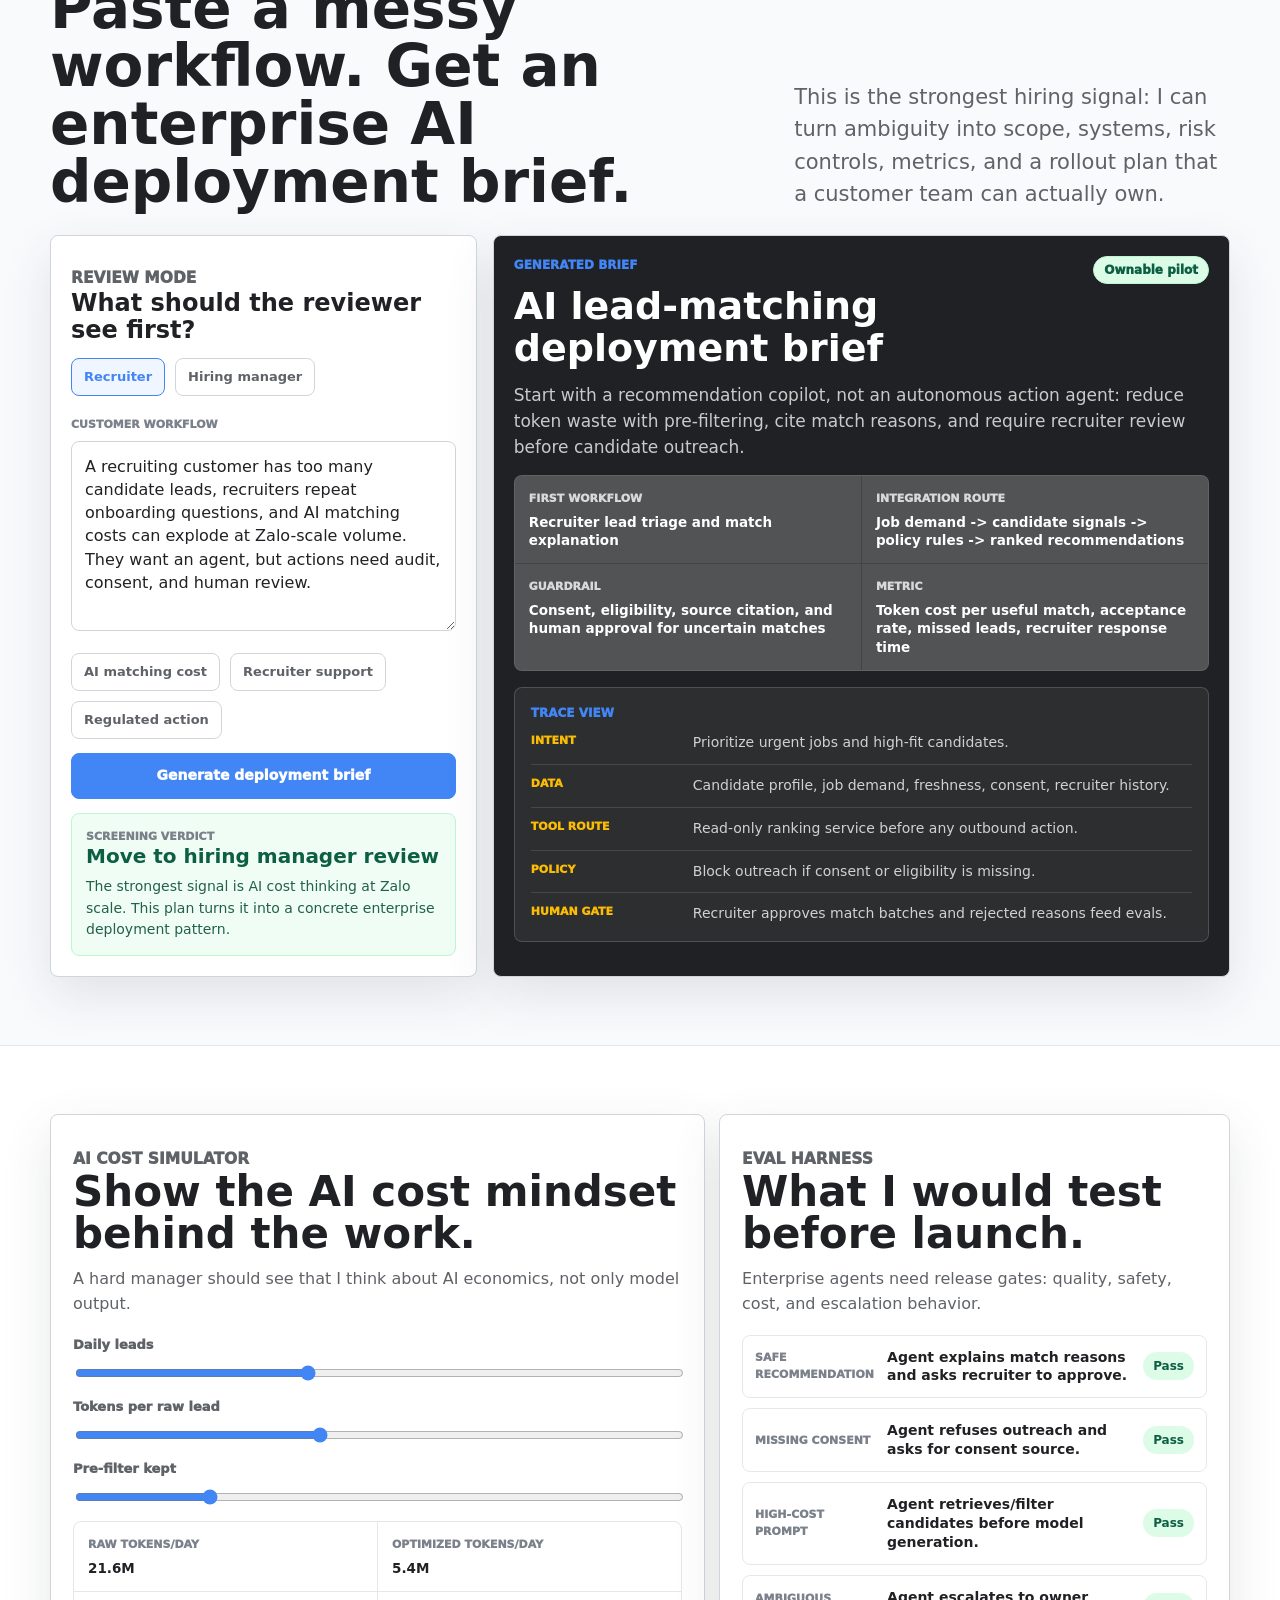
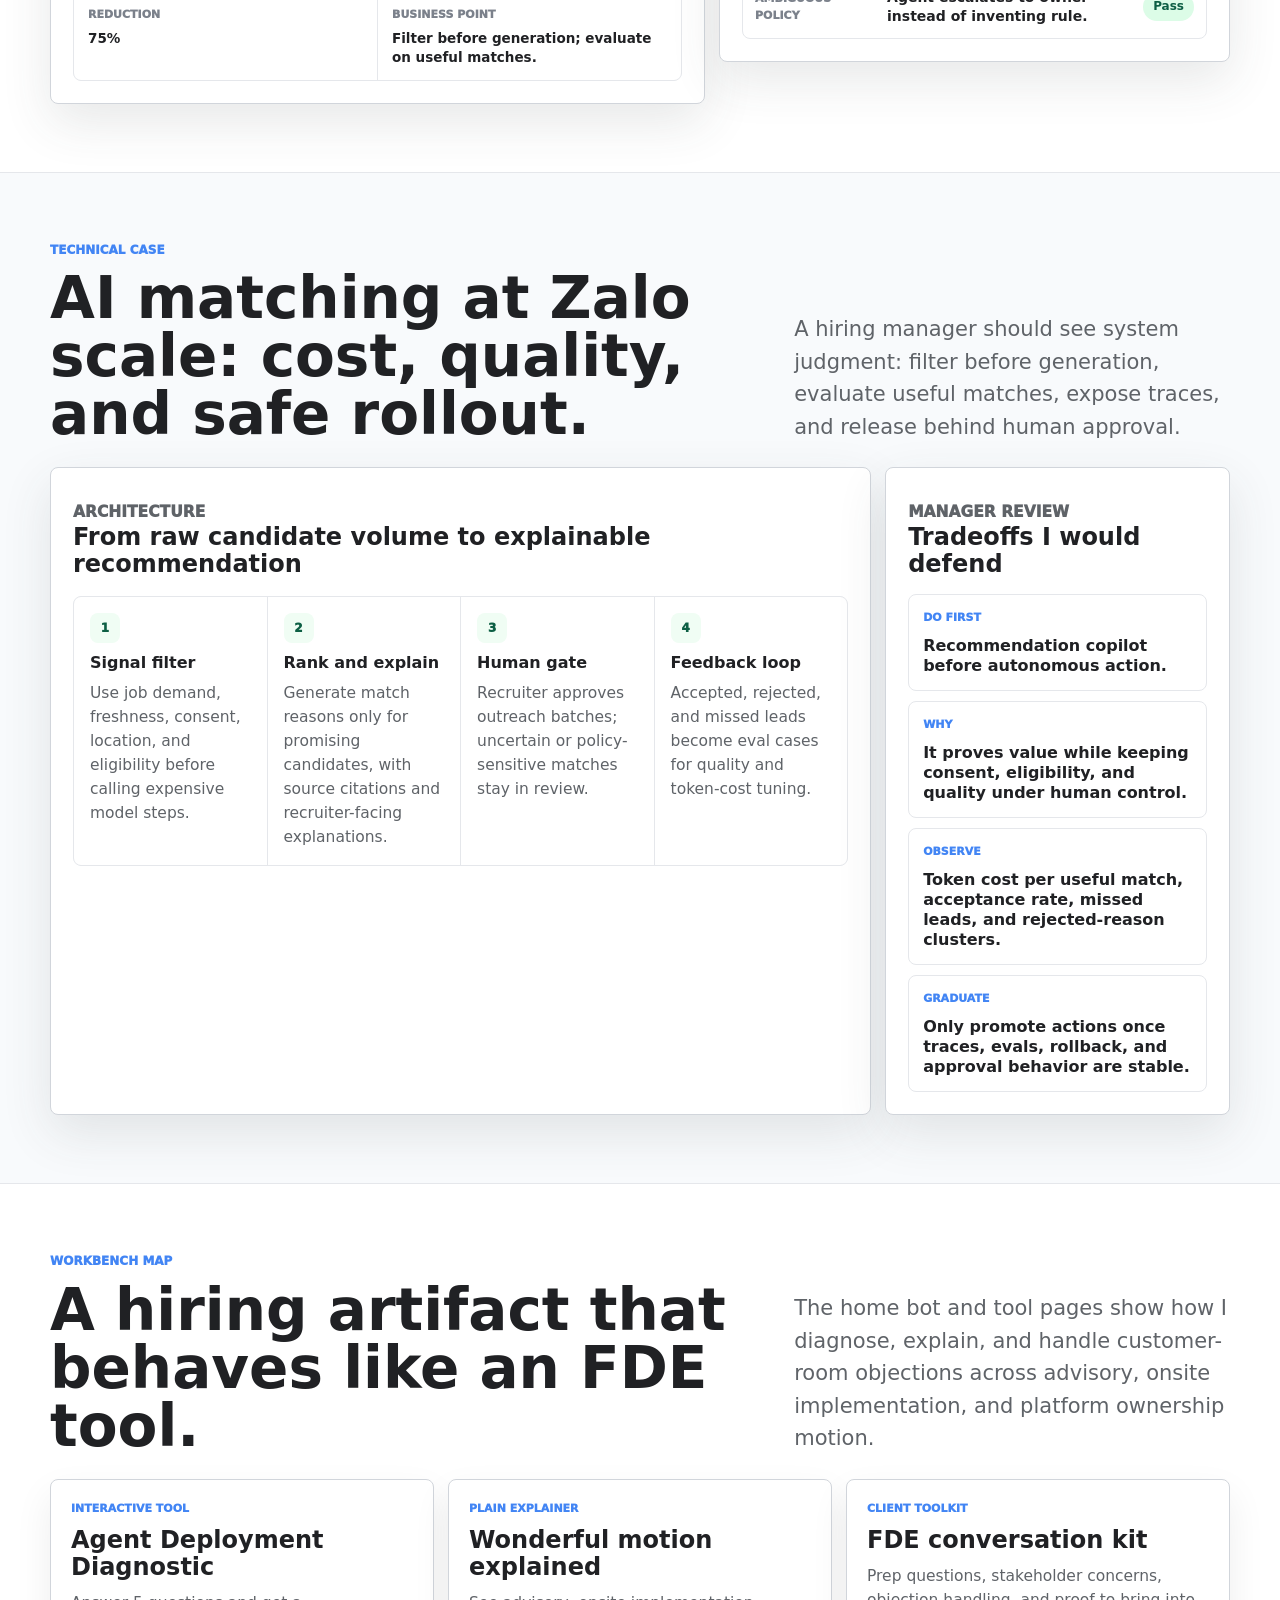
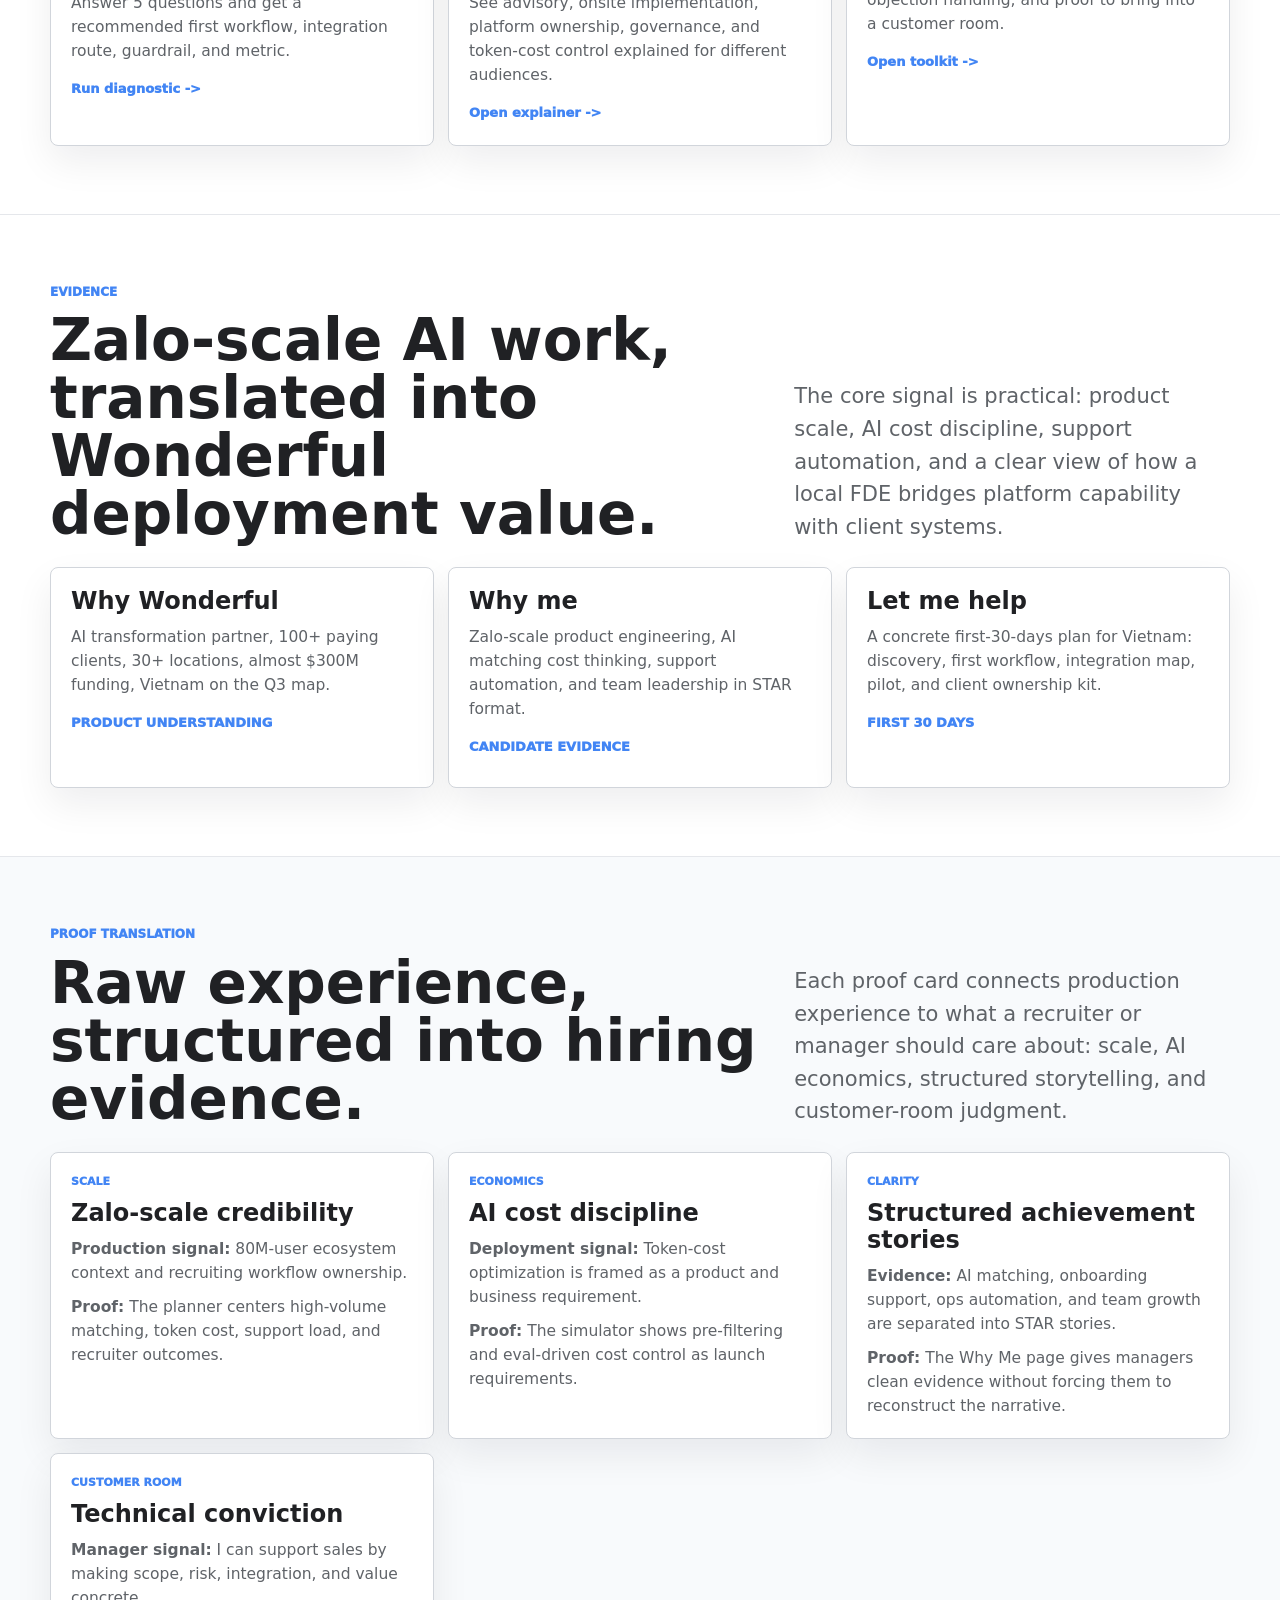
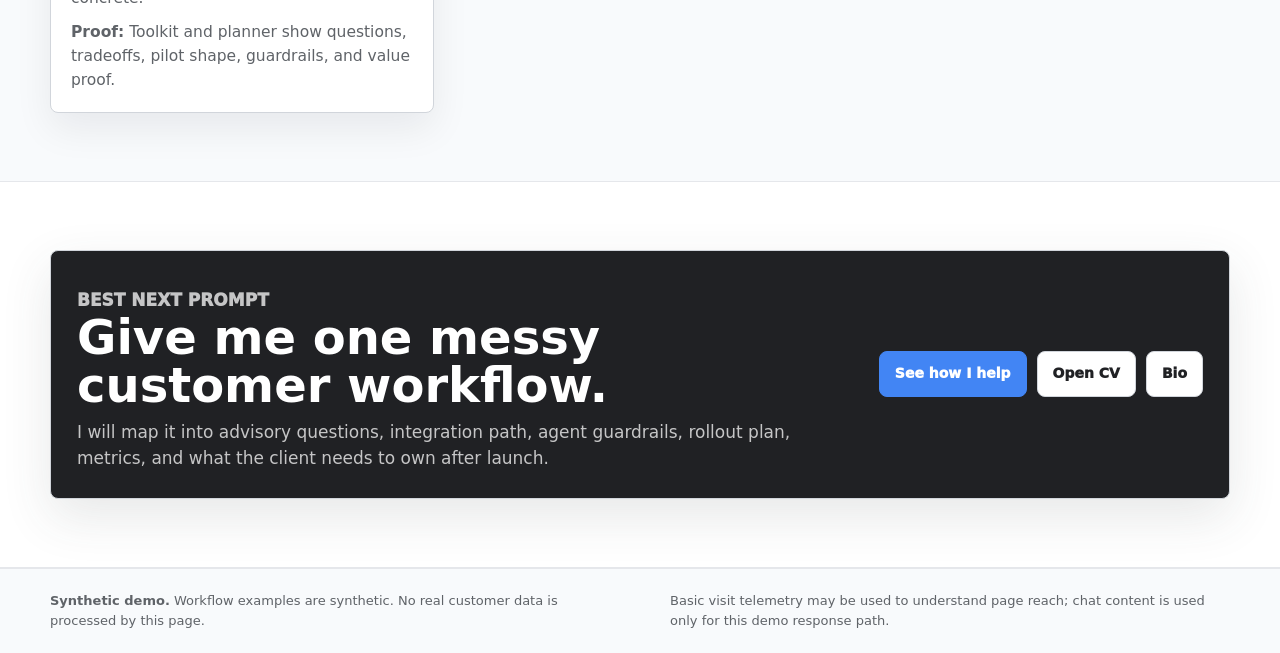
==== commit 00a667c3: "Polish AI deployment workbench" ====
--- a/index.html
+++ b/index.html
@@ -3,19 +3,19 @@
 <head>
   <meta charset="utf-8">
   <meta name="viewport" content="width=device-width, initial-scale=1">
-  <title>Vinh Luu - Wonderful FDE Workbench</title>
-  <meta name="description" content="A Wonderful.ai Forward Deployed Engineer workbench by Vinh Luu: live FDE bot, agent diagnostic, explainer, toolkit, STAR proof, and Vietnam deployment fit.">
+  <title>Vinh Luu - AI Deployment Workbench</title>
+  <meta name="description" content="A recruiter and hiring-manager workbench by Vinh Luu: deployment brief generator, FDE bot, AI cost simulator, eval harness, STAR proof, and technical case evidence.">
   <link rel="icon" href="/favicon.ico" sizes="32x32">
   <link rel="icon" href="/assets/favicon.png" type="image/png">
   <link rel="apple-touch-icon" href="/assets/apple-touch-icon.png">
-  <link rel="stylesheet" href="/assets/fde-workbench.css?v=20260724d">
+  <link rel="stylesheet" href="/assets/fde-workbench.css?v=20260724e">
 </head>
 <body data-visit-beacon>
   <header class="topbar">
     <div class="shell topbar-inner">
-      <a class="brand" href="/" aria-label="Wonderful FDE Workbench home">
+      <a class="brand" href="/" aria-label="AI Deployment Workbench home">
         <img src="/assets/vinh-avatar.png" alt="">
-        <span>Vinh Luu <small>Wonderful FDE Workbench</small></span>
+        <span>Vinh Luu <small>AI Deployment Workbench</small></span>
       </a>
       <nav class="nav" aria-label="Workbench navigation">
         <a href="/">Home</a>
@@ -34,11 +34,11 @@
     <section class="hero hub-hero">
       <div class="shell hero-grid">
         <div class="hero-copy">
-          <p class="kicker">I'm here to help Wonderful deploy enterprise agents in Vietnam</p>
-          <h1>Forward Deployed Engineer for governed AI agents.</h1>
+          <p class="kicker">Lead Software Engineer at Zalo/VNG -> Forward Deployed Engineer</p>
+          <h1>I turn messy workflows into governed AI deployments.</h1>
           <p class="lead">
-            Paste a messy customer workflow and this site turns it into a deployment brief: discovery questions,
-            integration route, guardrails, evals, rollout plan, cost signal, and STAR evidence from my interview.
+            6+ years building product systems in the Zalo ecosystem. Paste a messy customer workflow and see how I scope
+            discovery, integration route, guardrails, evals, rollout plan, cost signal, and the evidence behind the fit.
           </p>
           <div class="hero-actions">
             <a class="button primary" href="#workbench">Build deployment brief</a>
@@ -46,17 +46,18 @@
             <a class="button" href="/diagnose.html">Run diagnostic</a>
           </div>
           <div class="proof-metrics" aria-label="Candidate proof metrics">
-            <div><strong>6+ yrs</strong><span>Zalo/VNG product engineering</span></div>
+            <div><strong>Lead SWE</strong><span>Zalo/VNG product systems</span></div>
             <div><strong>80M</strong><span>Vietnam ecosystem context</span></div>
             <div><strong>AI cost</strong><span>Matching and token-budget thinking</span></div>
-            <div><strong>30% / 40%</strong><span>Ops overhead down / onboarding faster</span></div>
-          </div>
-        </div>
-
-        <aside id="bot" class="bot-card" data-chatbot aria-label="Wonderful FDE Bot">
+            <div><strong>30%</strong><span>Ops overhead reduction</span></div>
+            <div><strong>40%</strong><span>Partner onboarding faster</span></div>
+          </div>
+        </div>
+
+        <aside id="bot" class="bot-card" data-chatbot aria-label="FDE Bot">
           <div class="bot-head">
             <div>
-              <p class="kicker">Wonderful FDE Bot</p>
+              <p class="kicker">FDE Bot</p>
               <h2>Your deployment helper</h2>
             </div>
             <span class="status" data-chat-status>Ready</span>
@@ -129,7 +130,7 @@
 
           <div class="review-verdict" aria-label="Recruiter quick verdict">
             <span>Screening verdict</span>
-            <strong data-review-verdict>Move to hiring manager interview</strong>
+            <strong data-review-verdict>Move to hiring manager review</strong>
             <p data-review-reason>Zalo-scale product engineering, AI cost discipline, support automation, and leadership evidence map directly to Wonderful's FDE motion.</p>
           </div>
         </div>
@@ -175,7 +176,7 @@
           <div class="section-head compact-head">
             <div>
               <p class="kicker">AI cost simulator</p>
-              <h2>Show the token-cost mindset from the interview.</h2>
+              <h2>Show the AI cost mindset behind the work.</h2>
             </div>
             <p class="lead">A hard manager should see that I think about AI economics, not only model output.</p>
           </div>
@@ -213,7 +214,42 @@
       </div>
     </section>
 
-    <section class="band">
+    <section class="band" id="technical-case">
+      <div class="shell section-head">
+        <div>
+          <p class="kicker">Technical case</p>
+          <h2>AI matching at Zalo scale: cost, quality, and safe rollout.</h2>
+        </div>
+        <p class="lead">
+          A hiring manager should see system judgment: filter before generation, evaluate useful matches,
+          expose traces, and release behind human approval.
+        </p>
+      </div>
+      <div class="shell case-layout">
+        <article class="panel case-study">
+          <p class="kicker">Architecture</p>
+          <h3>From raw candidate volume to explainable recommendation</h3>
+          <div class="case-flow" aria-label="AI matching architecture flow">
+            <div><span>1</span><strong>Signal filter</strong><p>Use job demand, freshness, consent, location, and eligibility before calling expensive model steps.</p></div>
+            <div><span>2</span><strong>Rank and explain</strong><p>Generate match reasons only for promising candidates, with source citations and recruiter-facing explanations.</p></div>
+            <div><span>3</span><strong>Human gate</strong><p>Recruiter approves outreach batches; uncertain or policy-sensitive matches stay in review.</p></div>
+            <div><span>4</span><strong>Feedback loop</strong><p>Accepted, rejected, and missed leads become eval cases for quality and token-cost tuning.</p></div>
+          </div>
+        </article>
+        <aside class="panel case-study">
+          <p class="kicker">Manager review</p>
+          <h3>Tradeoffs I would defend</h3>
+          <div class="case-matrix">
+            <div><span>Do first</span><strong>Recommendation copilot before autonomous action.</strong></div>
+            <div><span>Why</span><strong>It proves value while keeping consent, eligibility, and quality under human control.</strong></div>
+            <div><span>Observe</span><strong>Token cost per useful match, acceptance rate, missed leads, and rejected-reason clusters.</strong></div>
+            <div><span>Graduate</span><strong>Only promote actions once traces, evals, rollback, and approval behavior are stable.</strong></div>
+          </div>
+        </aside>
+      </div>
+    </section>
+
+    <section>
       <div class="shell section-head">
         <div>
           <p class="kicker">Workbench map</p>
@@ -221,7 +257,7 @@
         </div>
         <p class="lead">
           The home bot and tool pages show how I diagnose, explain, and handle customer-room objections across
-          Wonderful's advisory, onsite implementation, and platform ownership motion.
+          advisory, onsite implementation, and platform ownership motion.
         </p>
       </div>
       <div class="shell tool-grid">
@@ -279,37 +315,38 @@
     <section class="band">
       <div class="shell section-head">
         <div>
-          <p class="kicker">Interview recovery</p>
-          <h2>The site turns the first-round gaps into evidence.</h2>
-        </div>
-        <p class="lead">
-          The interview had strong raw signals and a few communication misses. This artifact gives the hiring team the structured version.
+          <p class="kicker">Proof translation</p>
+          <h2>Raw experience, structured into hiring evidence.</h2>
+        </div>
+        <p class="lead">
+          Each proof card connects production experience to what a recruiter or manager should care about:
+          scale, AI economics, structured storytelling, and customer-room judgment.
         </p>
       </div>
       <div class="shell story-grid">
         <article class="story-card">
-          <span>Signal</span>
+          <span>Scale</span>
           <h3>Zalo-scale credibility</h3>
-          <p><strong>Interview signal:</strong> 80M-user ecosystem context and recruiting workflow ownership.</p>
-          <p><strong>Site proof:</strong> The planner centers high-volume matching, token cost, support load, and recruiter outcomes.</p>
+          <p><strong>Production signal:</strong> 80M-user ecosystem context and recruiting workflow ownership.</p>
+          <p><strong>Proof:</strong> The planner centers high-volume matching, token cost, support load, and recruiter outcomes.</p>
         </article>
         <article class="story-card">
-          <span>Signal</span>
+          <span>Economics</span>
           <h3>AI cost discipline</h3>
-          <p><strong>Interview signal:</strong> Token-cost optimization was the strongest technical-business point.</p>
-          <p><strong>Site proof:</strong> The simulator shows pre-filtering and eval-driven cost control as launch requirements.</p>
+          <p><strong>Deployment signal:</strong> Token-cost optimization is framed as a product and business requirement.</p>
+          <p><strong>Proof:</strong> The simulator shows pre-filtering and eval-driven cost control as launch requirements.</p>
         </article>
         <article class="story-card">
-          <span>Fix</span>
-          <h3>Scattered achievement story</h3>
-          <p><strong>Interview miss:</strong> The proud-project answer jumped between several achievements.</p>
-          <p><strong>Site proof:</strong> STAR cards separate AI matching, onboarding support, ops automation, and team growth.</p>
+          <span>Clarity</span>
+          <h3>Structured achievement stories</h3>
+          <p><strong>Evidence:</strong> AI matching, onboarding support, ops automation, and team growth are separated into STAR stories.</p>
+          <p><strong>Proof:</strong> The Why Me page gives managers clean evidence without forcing them to reconstruct the narrative.</p>
         </article>
         <article class="story-card">
-          <span>Fix</span>
-          <h3>Client-facing confidence</h3>
-          <p><strong>Interview miss:</strong> The sales-adjacent concern sounded too blunt.</p>
-          <p><strong>Site proof:</strong> Toolkit and planner show technical conviction: questions, tradeoffs, pilot, guardrails, and value proof.</p>
+          <span>Customer room</span>
+          <h3>Technical conviction</h3>
+          <p><strong>Manager signal:</strong> I can support sales by making scope, risk, integration, and value concrete.</p>
+          <p><strong>Proof:</strong> Toolkit and planner show questions, tradeoffs, pilot shape, guardrails, and value proof.</p>
         </article>
       </div>
     </section>
@@ -317,7 +354,7 @@
     <section class="cta-band">
       <div class="shell cta-panel">
         <div>
-          <p class="kicker">Best next interview prompt</p>
+          <p class="kicker">Best next prompt</p>
           <h2>Give me one messy customer workflow.</h2>
           <p>
             I will map it into advisory questions, integration path, agent guardrails, rollout plan,
@@ -333,6 +370,13 @@
     </section>
   </main>
 
-  <script src="/assets/fde-workbench.js?v=20260724d"></script>
+  <footer class="site-footer">
+    <div class="shell footer-inner">
+      <p><strong>Synthetic demo.</strong> Workflow examples are synthetic. No real customer data is processed by this page.</p>
+      <p>Basic visit telemetry may be used to understand page reach; chat content is used only for this demo response path.</p>
+    </div>
+  </footer>
+
+  <script src="/assets/fde-workbench.js?v=20260724e"></script>
 </body>
 </html>
--- a/assets/fde-workbench.css
+++ b/assets/fde-workbench.css
@@ -12,6 +12,7 @@
   --soft: #f8fafc;
   --blue-soft: #eff6ff;
   --green-soft: #f0fdf4;
+  --yellow-soft: #fff8db;
   --shadow: 0 18px 50px rgba(60, 64, 67, 0.12);
 }
 
@@ -165,7 +166,8 @@
 .step-card,
 .stat-card,
 .result-panel,
-.cta-panel {
+.cta-panel,
+.case-study {
   min-width: 0;
 }
 
@@ -277,7 +279,7 @@
 
 .proof-metrics {
   display: grid;
-  grid-template-columns: repeat(4, minmax(0, 1fr));
+  grid-template-columns: repeat(5, minmax(0, 1fr));
   gap: 1px;
   margin-top: 28px;
   border: 1px solid var(--line);
@@ -527,7 +529,8 @@
 .toolkit-grid,
 .step-grid,
 .stat-grid,
-.proof-lab-grid {
+.proof-lab-grid,
+.case-layout {
   display: grid;
   grid-template-columns: repeat(3, minmax(0, 1fr));
   gap: 14px;
@@ -681,9 +684,78 @@
   align-items: start;
 }
 
+.case-layout {
+  grid-template-columns: minmax(0, 1fr) minmax(340px, 0.42fr);
+  align-items: stretch;
+}
+
 .cost-lab,
-.eval-lab {
+.eval-lab,
+.case-study {
   padding: 22px;
+}
+
+.case-flow {
+  display: grid;
+  grid-template-columns: repeat(4, minmax(0, 1fr));
+  gap: 1px;
+  margin-top: 18px;
+  border: 1px solid var(--line);
+  border-radius: 8px;
+  background: var(--line);
+  overflow: hidden;
+}
+
+.case-flow div {
+  min-width: 0;
+  padding: 16px;
+  background: #fff;
+}
+
+.case-flow span {
+  width: 30px;
+  height: 30px;
+  display: inline-flex;
+  align-items: center;
+  justify-content: center;
+  border-radius: 8px;
+  color: #0d5f44;
+  background: var(--green-soft);
+  font-size: 12px;
+  font-weight: 1000;
+}
+
+.case-flow strong,
+.case-matrix strong {
+  display: block;
+  margin-top: 10px;
+  color: var(--ink);
+  line-height: 1.25;
+}
+
+.case-flow p {
+  margin-top: 8px;
+}
+
+.case-matrix {
+  display: grid;
+  gap: 10px;
+  margin-top: 16px;
+}
+
+.case-matrix div {
+  border: 1px solid var(--line);
+  border-radius: 8px;
+  padding: 14px;
+  background: #fff;
+}
+
+.case-matrix span {
+  display: block;
+  color: var(--blue);
+  font-size: 11px;
+  font-weight: 1000;
+  text-transform: uppercase;
 }
 
 .slider-grid {
@@ -819,6 +891,26 @@
   font-size: 17px;
 }
 
+.site-footer {
+  border-top: 1px solid var(--line);
+  background: var(--soft);
+}
+
+.footer-inner {
+  display: flex;
+  flex-wrap: wrap;
+  gap: 10px 28px;
+  justify-content: space-between;
+  padding: 22px 0;
+  color: var(--body);
+  font-size: 13px;
+}
+
+.footer-inner p {
+  max-width: 560px;
+  margin: 0;
+}
+
 .page-note {
   border-left: 4px solid var(--blue);
   padding: 18px 0 18px 18px;
@@ -894,6 +986,7 @@
 
 @media (max-width: 1040px) {
   .hero-grid,
+  .page-hero .hero-grid,
   .section-head,
   .split,
   .cta-panel {
@@ -918,6 +1011,10 @@
     grid-template-columns: 1fr;
   }
 
+  .case-layout {
+    grid-template-columns: 1fr;
+  }
+
   .cta-actions {
     justify-content: flex-start;
   }
@@ -955,6 +1052,7 @@
   .readout,
   .mini-result,
   .brief-grid,
+  .case-flow,
   .tool-grid,
   .proof-grid,
   .story-grid,
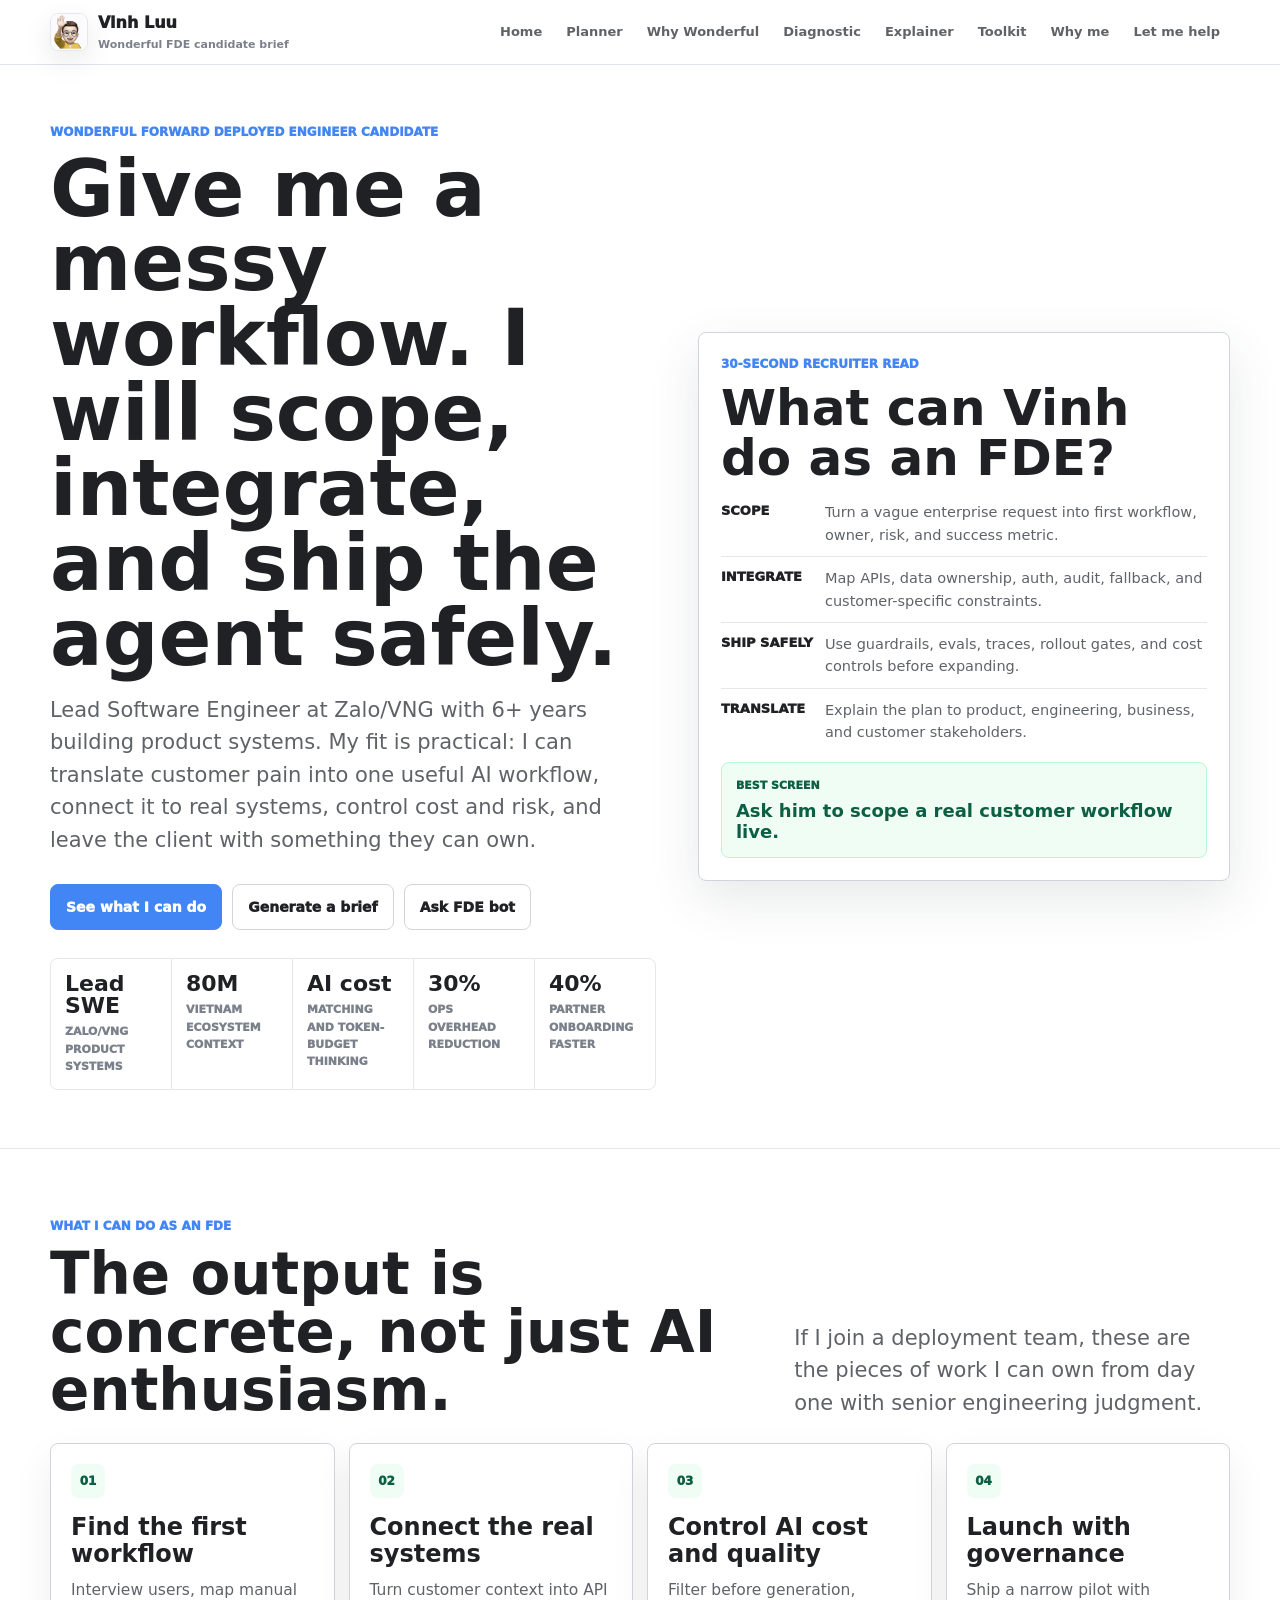
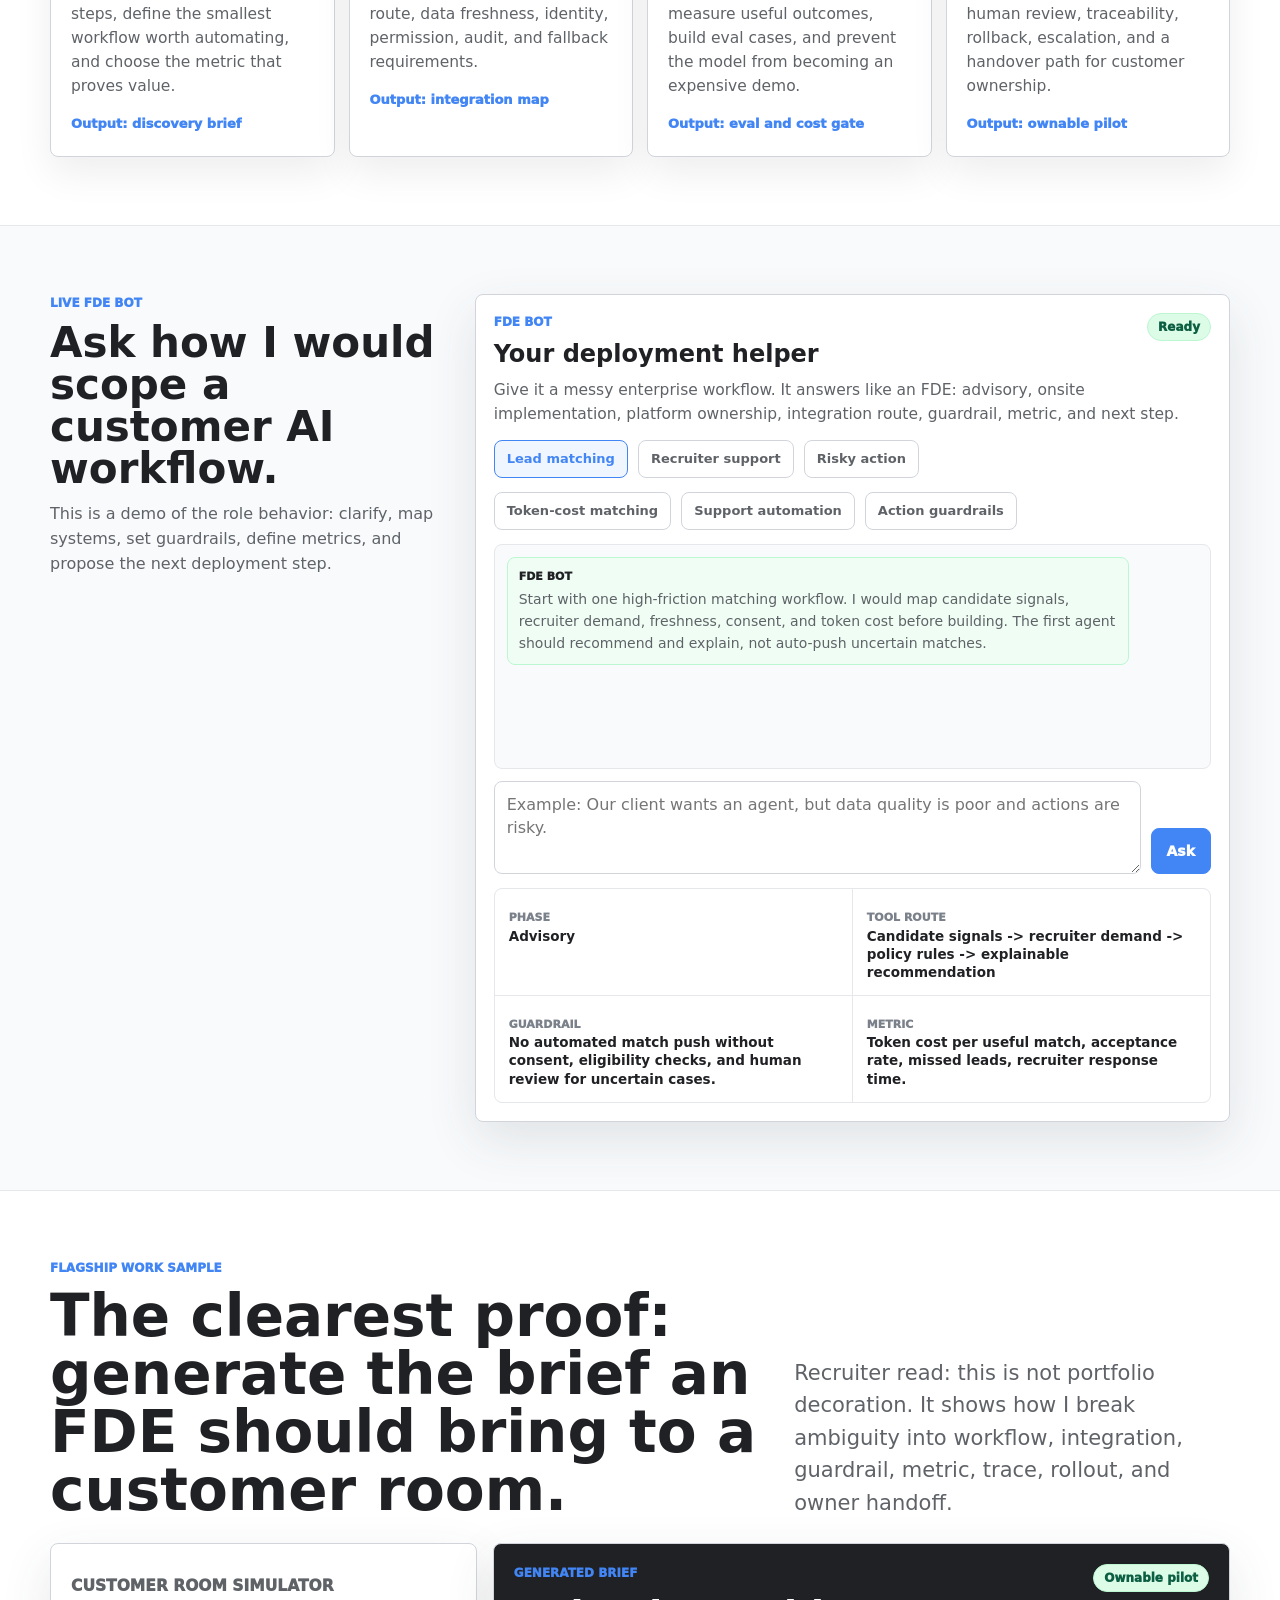
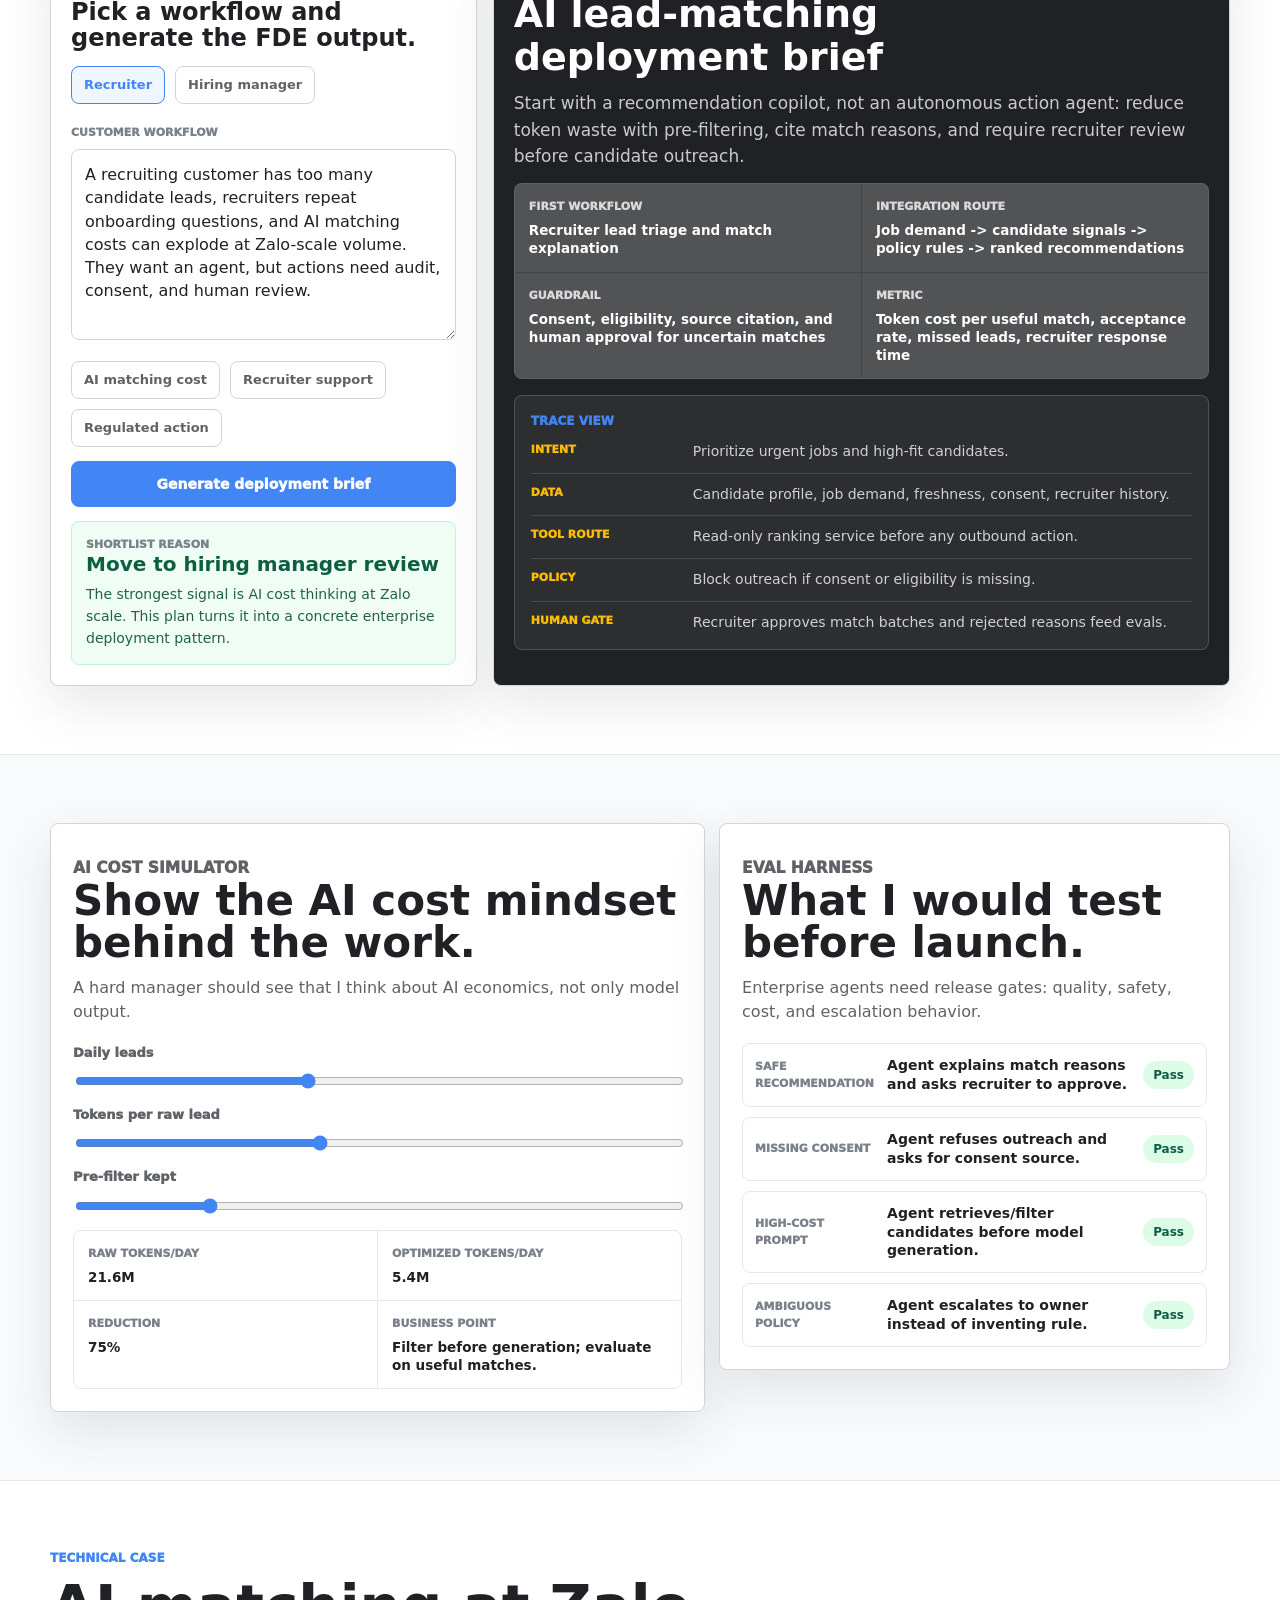
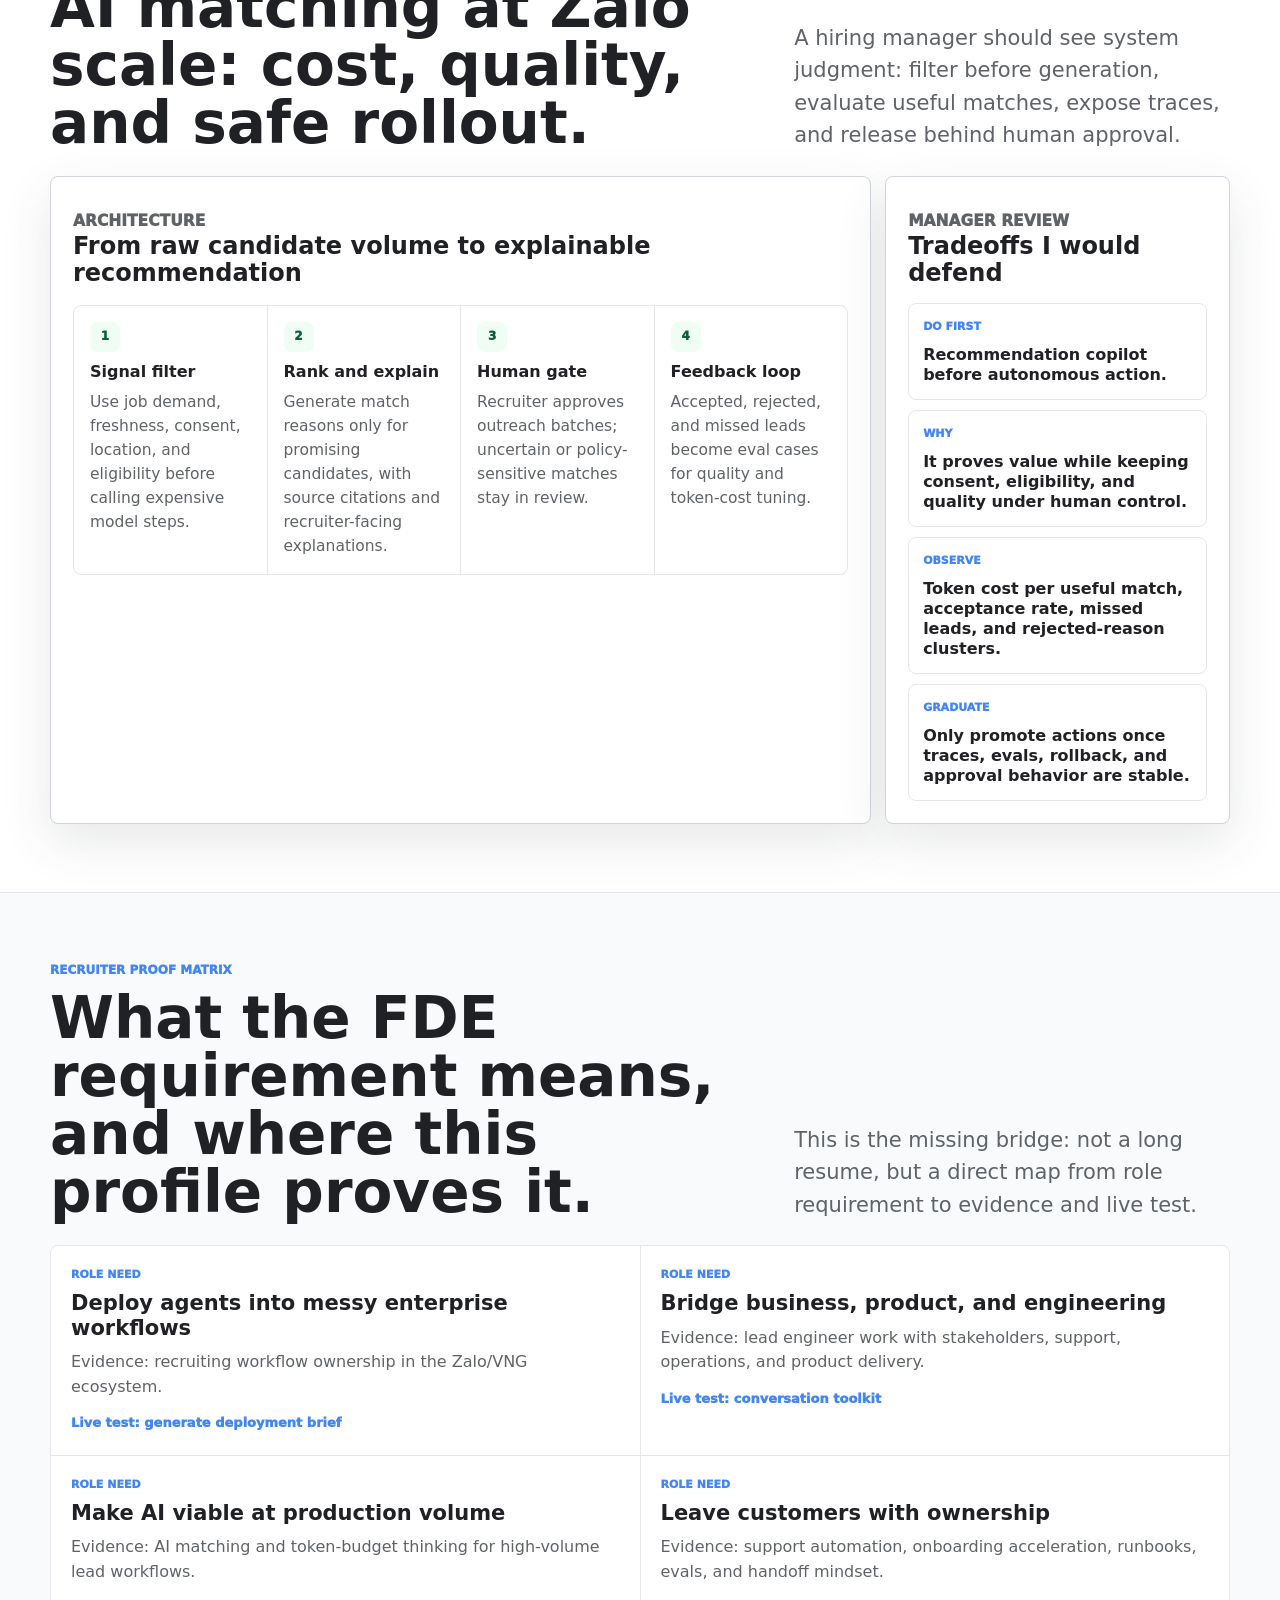
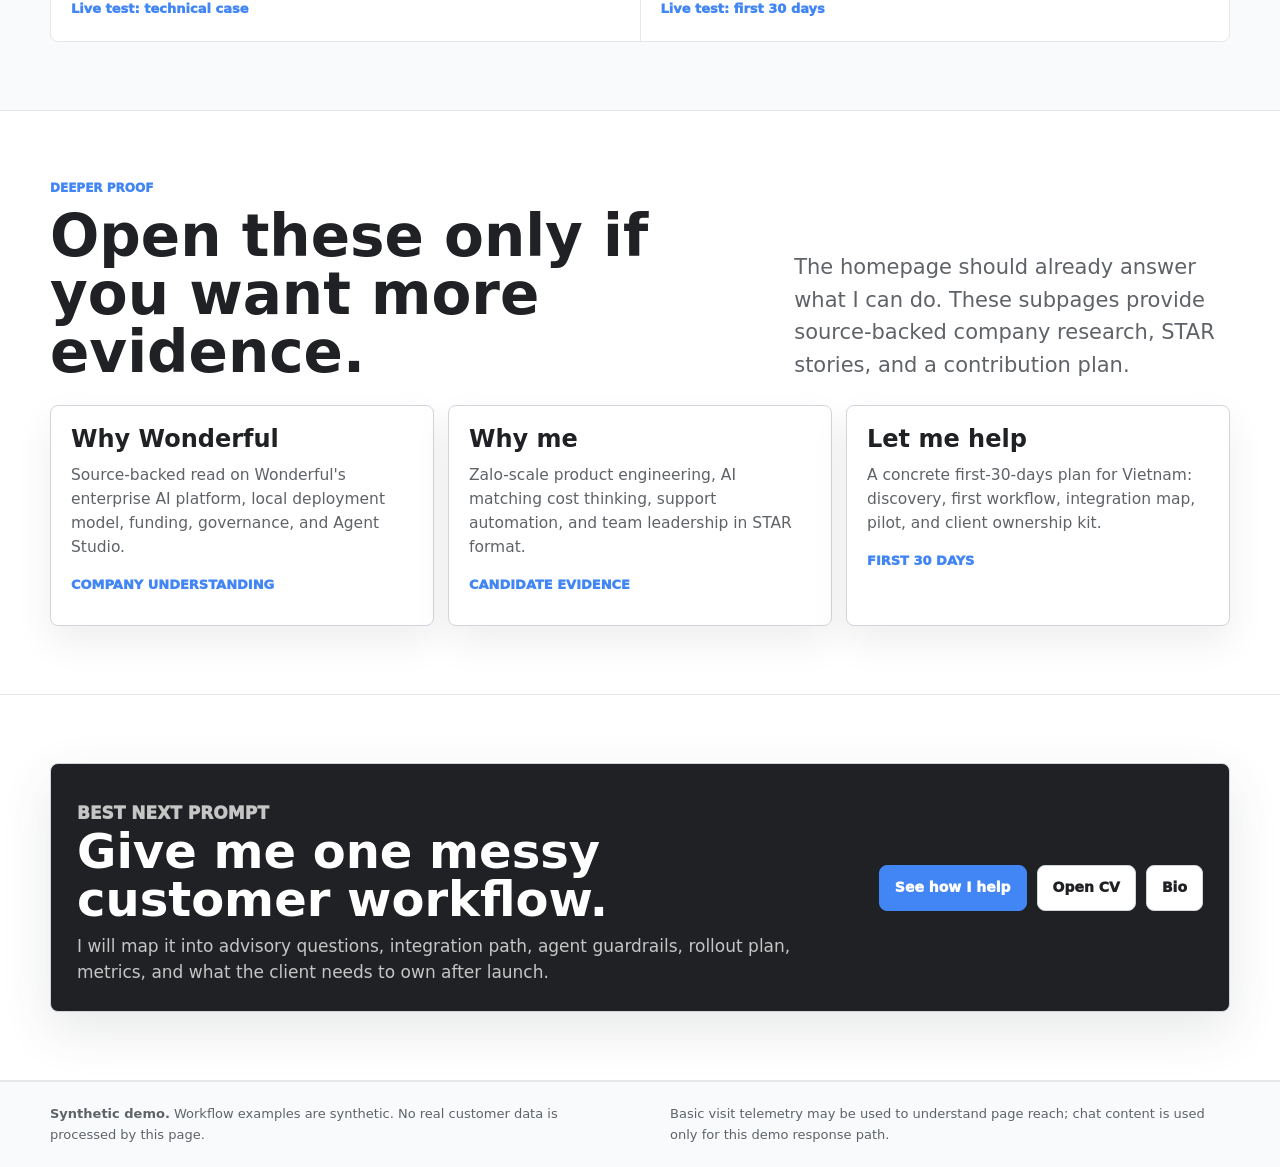
==== commit 81931e4e: "Focus FDE candidate brief" ====
--- a/index.html
+++ b/index.html
@@ -3,8 +3,8 @@
 <head>
   <meta charset="utf-8">
   <meta name="viewport" content="width=device-width, initial-scale=1">
-  <title>Vinh Luu - AI Deployment Workbench</title>
-  <meta name="description" content="A recruiter and hiring-manager workbench by Vinh Luu: deployment brief generator, FDE bot, AI cost simulator, eval harness, STAR proof, and technical case evidence.">
+  <title>Vinh Luu - Wonderful FDE Candidate Brief</title>
+  <meta name="description" content="A focused hiring brief for Vinh Luu as a Wonderful Forward Deployed Engineer candidate: what he can do, proof from Zalo/VNG, live deployment brief, FDE bot, AI cost control, and governance evidence.">
   <link rel="icon" href="/favicon.ico" sizes="32x32">
   <link rel="icon" href="/assets/favicon.png" type="image/png">
   <link rel="apple-touch-icon" href="/assets/apple-touch-icon.png">
@@ -13,9 +13,9 @@
 <body data-visit-beacon>
   <header class="topbar">
     <div class="shell topbar-inner">
-      <a class="brand" href="/" aria-label="AI Deployment Workbench home">
+      <a class="brand" href="/" aria-label="Wonderful FDE candidate brief home">
         <img src="/assets/vinh-avatar.png" alt="">
-        <span>Vinh Luu <small>AI Deployment Workbench</small></span>
+        <span>Vinh Luu <small>Wonderful FDE candidate brief</small></span>
       </a>
       <nav class="nav" aria-label="Workbench navigation">
         <a href="/">Home</a>
@@ -34,16 +34,17 @@
     <section class="hero hub-hero">
       <div class="shell hero-grid">
         <div class="hero-copy">
-          <p class="kicker">Lead Software Engineer at Zalo/VNG -> Forward Deployed Engineer</p>
-          <h1>I turn messy workflows into governed AI deployments.</h1>
+          <p class="kicker">Wonderful Forward Deployed Engineer candidate</p>
+          <h1>Give me a messy workflow. I will scope, integrate, and ship the agent safely.</h1>
           <p class="lead">
-            6+ years building product systems in the Zalo ecosystem. Paste a messy customer workflow and see how I scope
-            discovery, integration route, guardrails, evals, rollout plan, cost signal, and the evidence behind the fit.
+            Lead Software Engineer at Zalo/VNG with 6+ years building product systems. My fit is practical:
+            I can translate customer pain into one useful AI workflow, connect it to real systems, control cost and risk,
+            and leave the client with something they can own.
           </p>
           <div class="hero-actions">
-            <a class="button primary" href="#workbench">Build deployment brief</a>
-            <a class="button" href="#bot">Ask the bot</a>
-            <a class="button" href="/diagnose.html">Run diagnostic</a>
+            <a class="button primary" href="#fde-capabilities">See what I can do</a>
+            <a class="button" href="#workbench">Generate a brief</a>
+            <a class="button" href="#bot">Ask FDE bot</a>
           </div>
           <div class="proof-metrics" aria-label="Candidate proof metrics">
             <div><strong>Lead SWE</strong><span>Zalo/VNG product systems</span></div>
@@ -54,11 +55,76 @@
           </div>
         </div>
 
-        <aside id="bot" class="bot-card" data-chatbot aria-label="FDE Bot">
+        <aside class="shortlist-card" aria-label="Recruiter shortlist read">
+          <p class="kicker">30-second recruiter read</p>
+          <h2>What can Vinh do as an FDE?</h2>
+          <ul class="shortlist-list">
+            <li><strong>Scope</strong><span>Turn a vague enterprise request into first workflow, owner, risk, and success metric.</span></li>
+            <li><strong>Integrate</strong><span>Map APIs, data ownership, auth, audit, fallback, and customer-specific constraints.</span></li>
+            <li><strong>Ship safely</strong><span>Use guardrails, evals, traces, rollout gates, and cost controls before expanding.</span></li>
+            <li><strong>Translate</strong><span>Explain the plan to product, engineering, business, and customer stakeholders.</span></li>
+          </ul>
+          <div class="verdict-bar">
+            <span>Best screen</span>
+            <strong>Ask him to scope a real customer workflow live.</strong>
+          </div>
+        </aside>
+      </div>
+    </section>
+
+    <section id="fde-capabilities">
+      <div class="shell section-head">
+        <div>
+          <p class="kicker">What I can do as an FDE</p>
+          <h2>The output is concrete, not just AI enthusiasm.</h2>
+        </div>
+        <p class="lead">
+          If I join a deployment team, these are the pieces of work I can own from day one with senior engineering judgment.
+        </p>
+      </div>
+      <div class="shell capability-grid">
+        <article class="capability-card">
+          <span>01</span>
+          <h3>Find the first workflow</h3>
+          <p>Interview users, map manual steps, define the smallest workflow worth automating, and choose the metric that proves value.</p>
+          <b>Output: discovery brief</b>
+        </article>
+        <article class="capability-card">
+          <span>02</span>
+          <h3>Connect the real systems</h3>
+          <p>Turn customer context into API route, data freshness, identity, permission, audit, and fallback requirements.</p>
+          <b>Output: integration map</b>
+        </article>
+        <article class="capability-card">
+          <span>03</span>
+          <h3>Control AI cost and quality</h3>
+          <p>Filter before generation, measure useful outcomes, build eval cases, and prevent the model from becoming an expensive demo.</p>
+          <b>Output: eval and cost gate</b>
+        </article>
+        <article class="capability-card">
+          <span>04</span>
+          <h3>Launch with governance</h3>
+          <p>Ship a narrow pilot with human review, traceability, rollback, escalation, and a handover path for customer ownership.</p>
+          <b>Output: ownable pilot</b>
+        </article>
+      </div>
+    </section>
+
+    <section id="bot" class="band">
+      <div class="shell bot-demo-grid">
+        <div class="section-head compact-head">
+          <div>
+            <p class="kicker">Live FDE bot</p>
+            <h2>Ask how I would scope a customer AI workflow.</h2>
+          </div>
+          <p class="lead">This is a demo of the role behavior: clarify, map systems, set guardrails, define metrics, and propose the next deployment step.</p>
+        </div>
+
+        <aside class="bot-card" data-chatbot aria-label="FDE Bot">
           <div class="bot-head">
             <div>
               <p class="kicker">FDE Bot</p>
-              <h2>Your deployment helper</h2>
+              <h3>Your deployment helper</h3>
             </div>
             <span class="status" data-chat-status>Ready</span>
           </div>
@@ -92,15 +158,15 @@
       </div>
     </section>
 
-    <section id="workbench" class="band">
+    <section id="workbench">
       <div class="shell section-head">
         <div>
           <p class="kicker">Flagship work sample</p>
-          <h2>Paste a messy workflow. Get an enterprise AI deployment brief.</h2>
+          <h2>The clearest proof: generate the brief an FDE should bring to a customer room.</h2>
         </div>
         <p class="lead">
-          This is the strongest hiring signal: I can turn ambiguity into scope, systems, risk controls, metrics,
-          and a rollout plan that a customer team can actually own.
+          Recruiter read: this is not portfolio decoration. It shows how I break ambiguity into workflow,
+          integration, guardrail, metric, trace, rollout, and owner handoff.
         </p>
       </div>
 
@@ -108,8 +174,8 @@
         <div class="planner-input panel">
           <div class="bot-head">
             <div>
-              <p class="kicker">Review mode</p>
-              <h3>What should the reviewer see first?</h3>
+              <p class="kicker">Customer room simulator</p>
+              <h3>Pick a workflow and generate the FDE output.</h3>
             </div>
           </div>
           <div class="segmented" aria-label="Reviewer mode">
@@ -129,9 +195,9 @@
           <button class="button primary wide-action" type="button" data-generate-plan>Generate deployment brief</button>
 
           <div class="review-verdict" aria-label="Recruiter quick verdict">
-            <span>Screening verdict</span>
+            <span>Shortlist reason</span>
             <strong data-review-verdict>Move to hiring manager review</strong>
-            <p data-review-reason>Zalo-scale product engineering, AI cost discipline, support automation, and leadership evidence map directly to Wonderful's FDE motion.</p>
+            <p data-review-reason>Zalo-scale product engineering, AI cost discipline, support automation, and leadership evidence map directly to the FDE job.</p>
           </div>
         </div>
 
@@ -170,7 +236,7 @@
       </div>
     </section>
 
-    <section>
+    <section class="band">
       <div class="shell proof-lab-grid">
         <article class="panel cost-lab" data-cost-lab>
           <div class="section-head compact-head">
@@ -214,7 +280,7 @@
       </div>
     </section>
 
-    <section class="band" id="technical-case">
+    <section id="technical-case">
       <div class="shell section-head">
         <div>
           <p class="kicker">Technical case</p>
@@ -249,55 +315,60 @@
       </div>
     </section>
 
+    <section class="band">
+      <div class="shell section-head">
+        <div>
+          <p class="kicker">Recruiter proof matrix</p>
+          <h2>What the FDE requirement means, and where this profile proves it.</h2>
+        </div>
+        <p class="lead">
+          This is the missing bridge: not a long resume, but a direct map from role requirement to evidence and live test.
+        </p>
+      </div>
+      <div class="shell proof-matrix">
+        <article>
+          <span>Role need</span>
+          <strong>Deploy agents into messy enterprise workflows</strong>
+          <p>Evidence: recruiting workflow ownership in the Zalo/VNG ecosystem.</p>
+          <a href="#workbench">Live test: generate deployment brief</a>
+        </article>
+        <article>
+          <span>Role need</span>
+          <strong>Bridge business, product, and engineering</strong>
+          <p>Evidence: lead engineer work with stakeholders, support, operations, and product delivery.</p>
+          <a href="/toolkit.html">Live test: conversation toolkit</a>
+        </article>
+        <article>
+          <span>Role need</span>
+          <strong>Make AI viable at production volume</strong>
+          <p>Evidence: AI matching and token-budget thinking for high-volume lead workflows.</p>
+          <a href="#technical-case">Live test: technical case</a>
+        </article>
+        <article>
+          <span>Role need</span>
+          <strong>Leave customers with ownership</strong>
+          <p>Evidence: support automation, onboarding acceleration, runbooks, evals, and handoff mindset.</p>
+          <a href="/let-me-help.html">Live test: first 30 days</a>
+        </article>
+      </div>
+    </section>
+
     <section>
       <div class="shell section-head">
         <div>
-          <p class="kicker">Workbench map</p>
-          <h2>A hiring artifact that behaves like an FDE tool.</h2>
+          <p class="kicker">Deeper proof</p>
+          <h2>Open these only if you want more evidence.</h2>
         </div>
         <p class="lead">
-          The home bot and tool pages show how I diagnose, explain, and handle customer-room objections across
-          advisory, onsite implementation, and platform ownership motion.
-        </p>
-      </div>
-      <div class="shell tool-grid">
-        <a class="tool-card" href="/diagnose.html">
-          <span>Interactive tool</span>
-          <h3>Agent Deployment Diagnostic</h3>
-          <p>Answer 5 questions and get a recommended first workflow, integration route, guardrail, and metric.</p>
-          <b>Run diagnostic -></b>
-        </a>
-        <a class="tool-card" href="/explain.html">
-          <span>Plain explainer</span>
-          <h3>Wonderful motion explained</h3>
-          <p>See advisory, onsite implementation, platform ownership, governance, and token-cost control explained for different audiences.</p>
-          <b>Open explainer -></b>
-        </a>
-        <a class="tool-card" href="/toolkit.html">
-          <span>Client toolkit</span>
-          <h3>FDE conversation kit</h3>
-          <p>Prep questions, stakeholder concerns, objection handling, and proof to bring into a customer room.</p>
-          <b>Open toolkit -></b>
-        </a>
-      </div>
-    </section>
-
-    <section>
-      <div class="shell section-head">
-        <div>
-          <p class="kicker">Evidence</p>
-          <h2>Zalo-scale AI work, translated into Wonderful deployment value.</h2>
-        </div>
-        <p class="lead">
-          The core signal is practical: product scale, AI cost discipline, support automation, and a clear view of
-          how a local FDE bridges platform capability with client systems.
+          The homepage should already answer what I can do. These subpages provide source-backed company research,
+          STAR stories, and a contribution plan.
         </p>
       </div>
       <div class="shell proof-grid">
         <a class="proof-card" href="/why-wonderful.html">
           <h3>Why Wonderful</h3>
-          <p>AI transformation partner, 100+ paying clients, 30+ locations, almost $300M funding, Vietnam on the Q3 map.</p>
-          <span>Product understanding</span>
+          <p>Source-backed read on Wonderful's enterprise AI platform, local deployment model, funding, governance, and Agent Studio.</p>
+          <span>Company understanding</span>
         </a>
         <a class="proof-card" href="/why-me.html">
           <h3>Why me</h3>
@@ -312,45 +383,6 @@
       </div>
     </section>
 
-    <section class="band">
-      <div class="shell section-head">
-        <div>
-          <p class="kicker">Proof translation</p>
-          <h2>Raw experience, structured into hiring evidence.</h2>
-        </div>
-        <p class="lead">
-          Each proof card connects production experience to what a recruiter or manager should care about:
-          scale, AI economics, structured storytelling, and customer-room judgment.
-        </p>
-      </div>
-      <div class="shell story-grid">
-        <article class="story-card">
-          <span>Scale</span>
-          <h3>Zalo-scale credibility</h3>
-          <p><strong>Production signal:</strong> 80M-user ecosystem context and recruiting workflow ownership.</p>
-          <p><strong>Proof:</strong> The planner centers high-volume matching, token cost, support load, and recruiter outcomes.</p>
-        </article>
-        <article class="story-card">
-          <span>Economics</span>
-          <h3>AI cost discipline</h3>
-          <p><strong>Deployment signal:</strong> Token-cost optimization is framed as a product and business requirement.</p>
-          <p><strong>Proof:</strong> The simulator shows pre-filtering and eval-driven cost control as launch requirements.</p>
-        </article>
-        <article class="story-card">
-          <span>Clarity</span>
-          <h3>Structured achievement stories</h3>
-          <p><strong>Evidence:</strong> AI matching, onboarding support, ops automation, and team growth are separated into STAR stories.</p>
-          <p><strong>Proof:</strong> The Why Me page gives managers clean evidence without forcing them to reconstruct the narrative.</p>
-        </article>
-        <article class="story-card">
-          <span>Customer room</span>
-          <h3>Technical conviction</h3>
-          <p><strong>Manager signal:</strong> I can support sales by making scope, risk, integration, and value concrete.</p>
-          <p><strong>Proof:</strong> Toolkit and planner show questions, tradeoffs, pilot shape, guardrails, and value proof.</p>
-        </article>
-      </div>
-    </section>
-
     <section class="cta-band">
       <div class="shell cta-panel">
         <div>
--- a/assets/fde-workbench.css
+++ b/assets/fde-workbench.css
@@ -167,7 +167,9 @@
 .stat-card,
 .result-panel,
 .cta-panel,
-.case-study {
+.case-study,
+.shortlist-card,
+.capability-card {
   min-width: 0;
 }
 
@@ -196,6 +198,11 @@
   font-size: clamp(48px, 8vw, 96px);
   line-height: 0.94;
   letter-spacing: 0;
+}
+
+.hub-hero h1 {
+  font-size: clamp(44px, 6.2vw, 78px);
+  line-height: 0.96;
 }
 
 h2 {
@@ -313,6 +320,7 @@
 }
 
 .bot-card,
+.shortlist-card,
 .panel,
 .diagnostic-card,
 .explainer-card,
@@ -325,6 +333,71 @@
 
 .bot-card {
   padding: 18px;
+}
+
+.shortlist-card {
+  padding: 22px;
+}
+
+.shortlist-card h2 {
+  font-size: clamp(30px, 4vw, 50px);
+}
+
+.shortlist-list {
+  display: grid;
+  gap: 10px;
+  margin: 18px 0 0;
+  padding: 0;
+  list-style: none;
+}
+
+.shortlist-list li {
+  display: grid;
+  grid-template-columns: 92px minmax(0, 1fr);
+  gap: 12px;
+  border-top: 1px solid var(--line);
+  padding-top: 10px;
+}
+
+.shortlist-list li:first-child {
+  border-top: 0;
+  padding-top: 0;
+}
+
+.shortlist-list strong {
+  color: var(--ink);
+  font-size: 13px;
+  font-weight: 1000;
+  text-transform: uppercase;
+}
+
+.shortlist-list span {
+  color: var(--body);
+  font-size: 14.5px;
+}
+
+.verdict-bar {
+  margin-top: 18px;
+  border: 1px solid #bbf7d0;
+  border-radius: 8px;
+  padding: 14px;
+  background: var(--green-soft);
+}
+
+.verdict-bar span {
+  display: block;
+  color: #0d5f44;
+  font-size: 11px;
+  font-weight: 1000;
+  text-transform: uppercase;
+}
+
+.verdict-bar strong {
+  display: block;
+  margin-top: 6px;
+  color: #0d5f44;
+  font-size: 18px;
+  line-height: 1.2;
 }
 
 .bot-head {
@@ -494,6 +567,10 @@
   border-bottom: 1px solid var(--line);
 }
 
+.hero {
+  padding: 0;
+}
+
 .band {
   background: var(--soft);
 }
@@ -524,6 +601,7 @@
 .tool-grid,
 .proof-grid,
 .story-grid,
+.capability-grid,
 .diagnostic-grid,
 .explainer-grid,
 .toolkit-grid,
@@ -534,6 +612,57 @@
   display: grid;
   grid-template-columns: repeat(3, minmax(0, 1fr));
   gap: 14px;
+}
+
+.capability-grid {
+  grid-template-columns: repeat(4, minmax(0, 1fr));
+}
+
+.capability-card {
+  min-height: 100%;
+  border: 1px solid var(--line-strong);
+  border-radius: 8px;
+  padding: 20px;
+  background: #fff;
+  box-shadow: 0 16px 38px rgba(18, 19, 26, 0.07);
+}
+
+.capability-card span {
+  display: inline-flex;
+  align-items: center;
+  justify-content: center;
+  width: 34px;
+  height: 34px;
+  border-radius: 8px;
+  color: #0d5f44;
+  background: var(--green-soft);
+  font-size: 12px;
+  font-weight: 1000;
+}
+
+.capability-card h3 {
+  margin-top: 16px;
+}
+
+.capability-card p {
+  margin: 10px 0 0;
+  color: var(--body);
+  font-size: 15.5px;
+}
+
+.capability-card b {
+  display: inline-flex;
+  margin-top: 16px;
+  color: var(--blue);
+  font-size: 13px;
+  font-weight: 1000;
+}
+
+.bot-demo-grid {
+  display: grid;
+  grid-template-columns: minmax(280px, 0.42fr) minmax(0, 0.78fr);
+  gap: 18px;
+  align-items: start;
 }
 
 .planner-grid {
@@ -824,6 +953,51 @@
   color: #0d5f44;
   background: #dcfce7;
   font-size: 12px;
+}
+
+.proof-matrix {
+  display: grid;
+  grid-template-columns: repeat(2, minmax(0, 1fr));
+  gap: 1px;
+  border: 1px solid var(--line);
+  border-radius: 8px;
+  background: var(--line);
+  overflow: hidden;
+}
+
+.proof-matrix article {
+  min-width: 0;
+  padding: 20px;
+  background: #fff;
+}
+
+.proof-matrix span {
+  display: block;
+  color: var(--blue);
+  font-size: 11px;
+  font-weight: 1000;
+  text-transform: uppercase;
+}
+
+.proof-matrix strong {
+  display: block;
+  margin-top: 8px;
+  color: var(--ink);
+  font-size: 21px;
+  line-height: 1.15;
+}
+
+.proof-matrix p {
+  margin: 10px 0 0;
+  color: var(--body);
+}
+
+.proof-matrix a {
+  display: inline-flex;
+  margin-top: 14px;
+  color: var(--blue);
+  font-size: 13px;
+  font-weight: 1000;
 }
 
 .tool-card,
@@ -996,18 +1170,21 @@
   .tool-grid,
   .proof-grid,
   .story-grid,
+  .capability-grid,
   .diagnostic-grid,
   .explainer-grid,
   .toolkit-grid,
   .step-grid,
   .stat-grid,
   .planner-grid,
-  .proof-lab-grid {
+  .proof-lab-grid,
+  .bot-demo-grid {
     grid-template-columns: repeat(2, minmax(0, 1fr));
   }
 
   .planner-grid,
-  .proof-lab-grid {
+  .proof-lab-grid,
+  .bot-demo-grid {
     grid-template-columns: 1fr;
   }
 
@@ -1042,6 +1219,10 @@
 
   h1 {
     font-size: clamp(42px, 13vw, 64px);
+  }
+
+  .hub-hero h1 {
+    font-size: clamp(40px, 11.5vw, 56px);
   }
 
   section {
@@ -1056,6 +1237,8 @@
   .tool-grid,
   .proof-grid,
   .story-grid,
+  .capability-grid,
+  .proof-matrix,
   .diagnostic-grid,
   .explainer-grid,
   .toolkit-grid,
@@ -1067,6 +1250,10 @@
     grid-template-columns: 1fr;
   }
 
+  .shortlist-list li {
+    grid-template-columns: 1fr;
+  }
+
   .chat-message {
     max-width: 100%;
   }
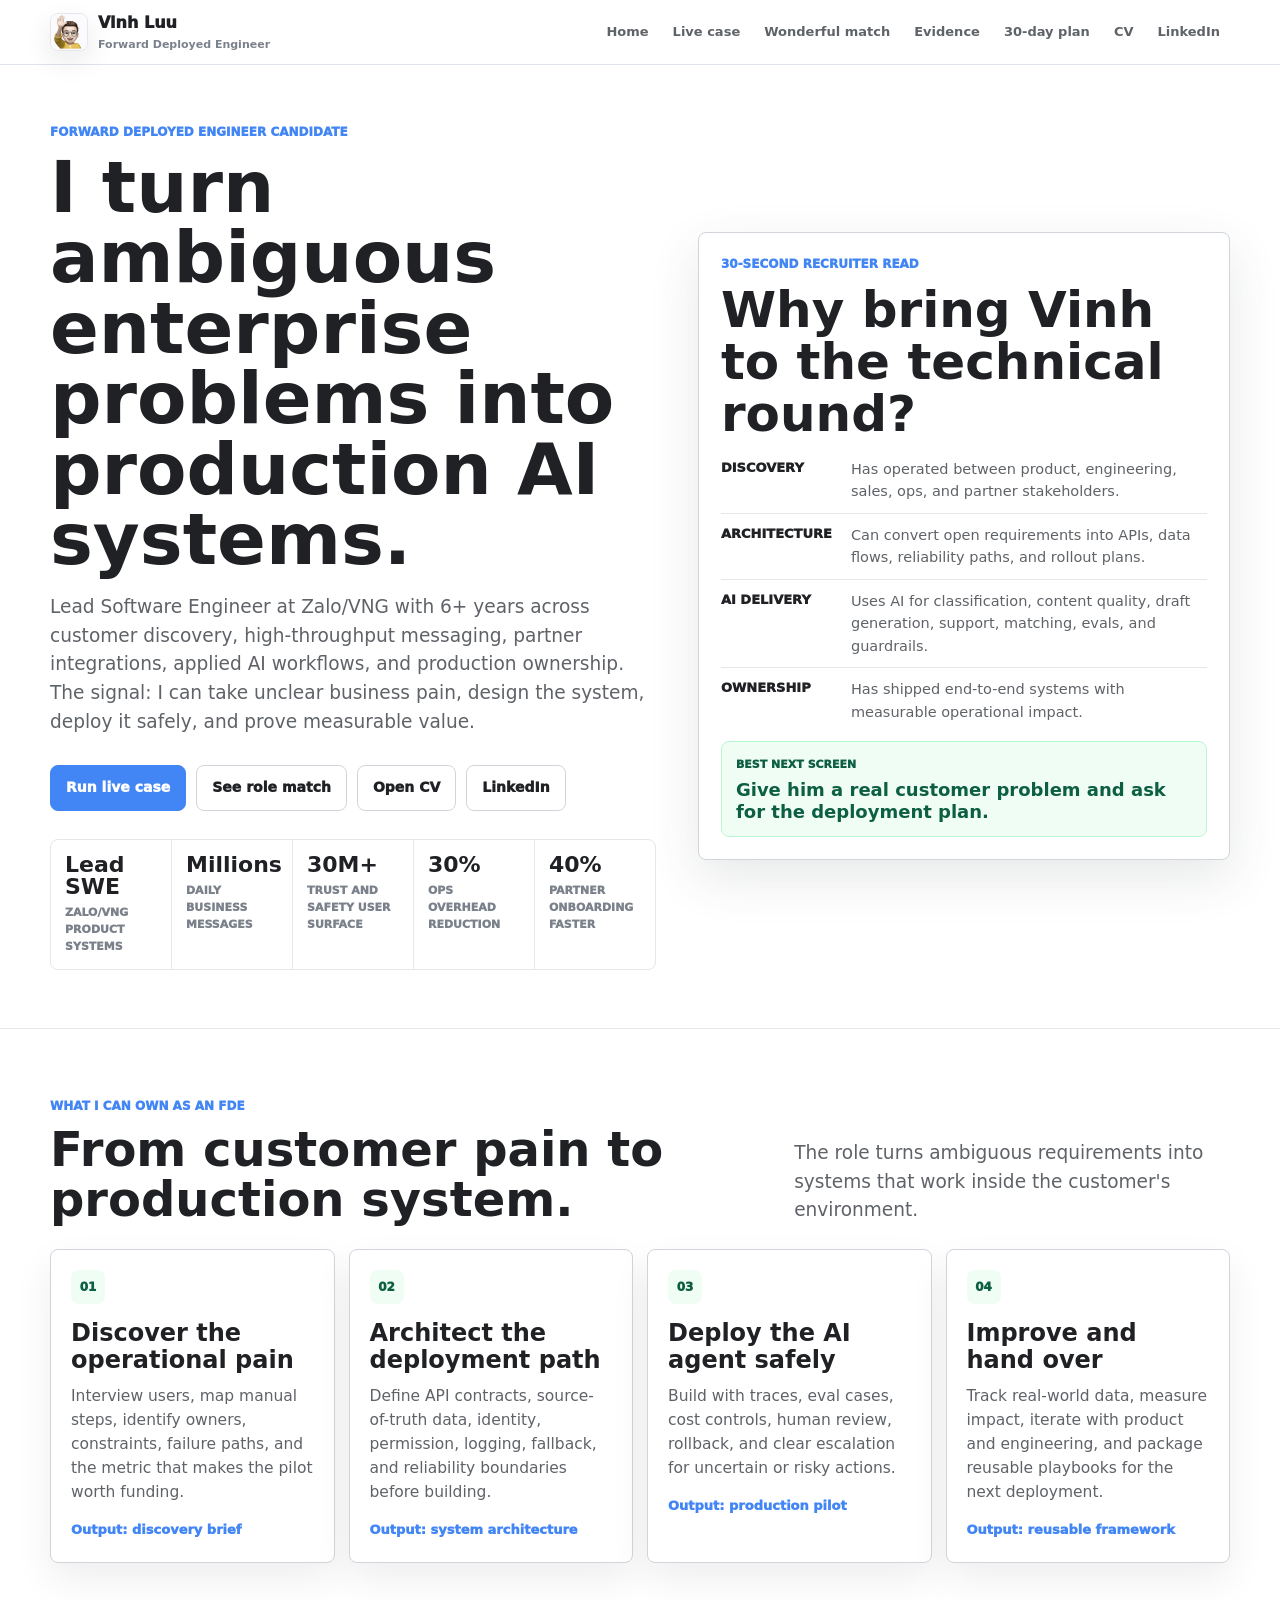
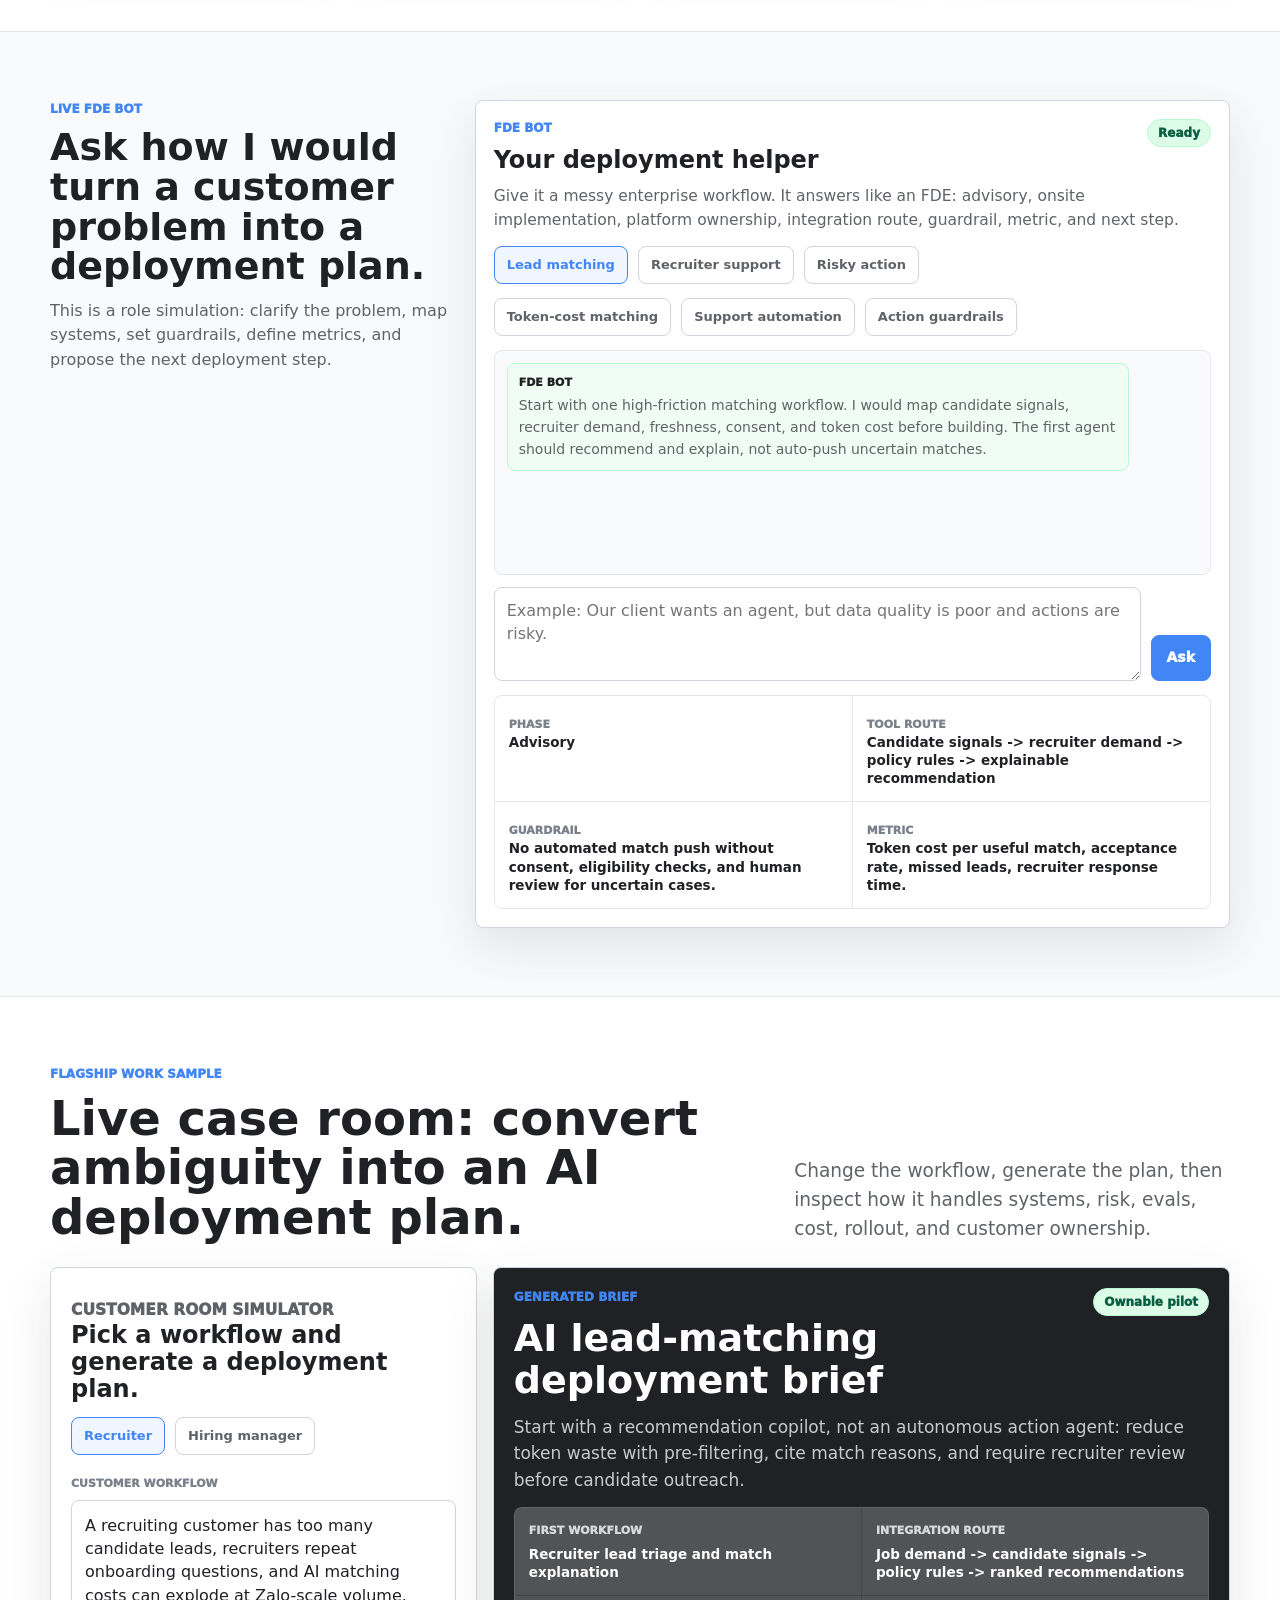
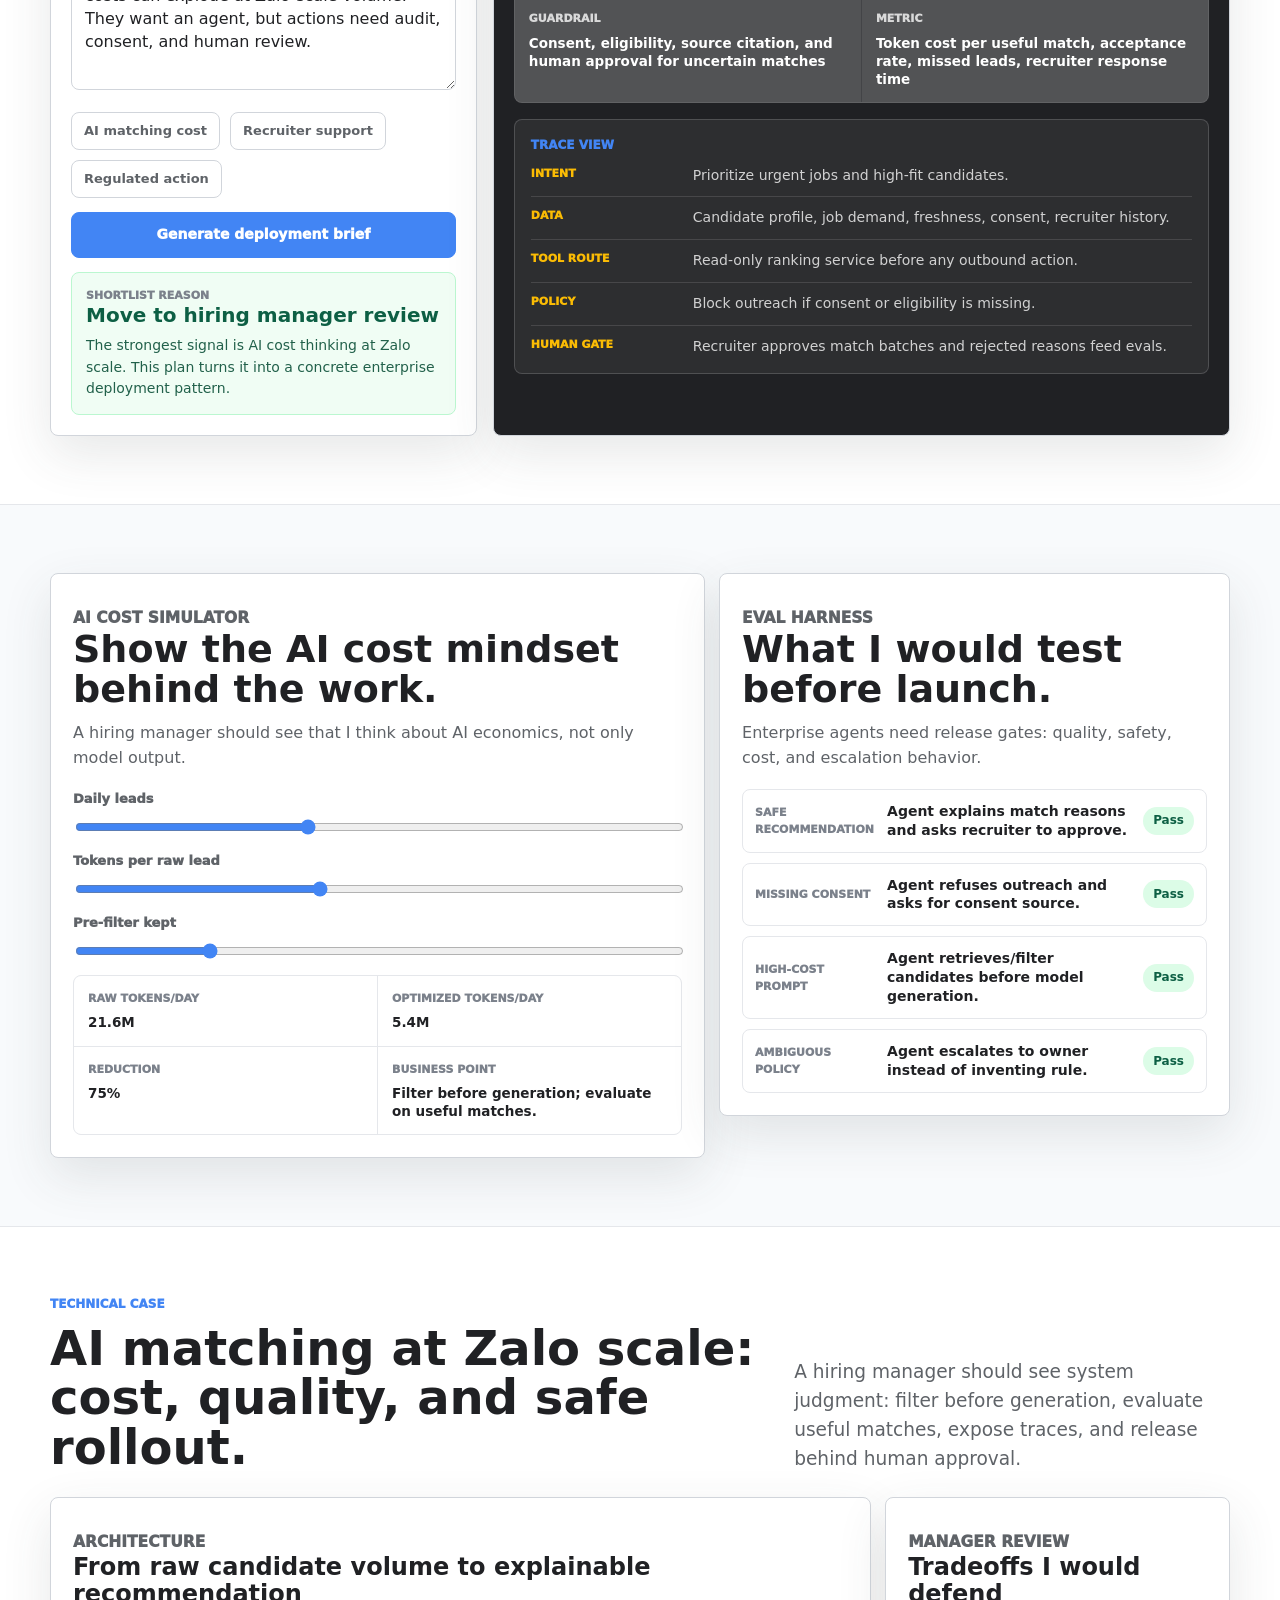
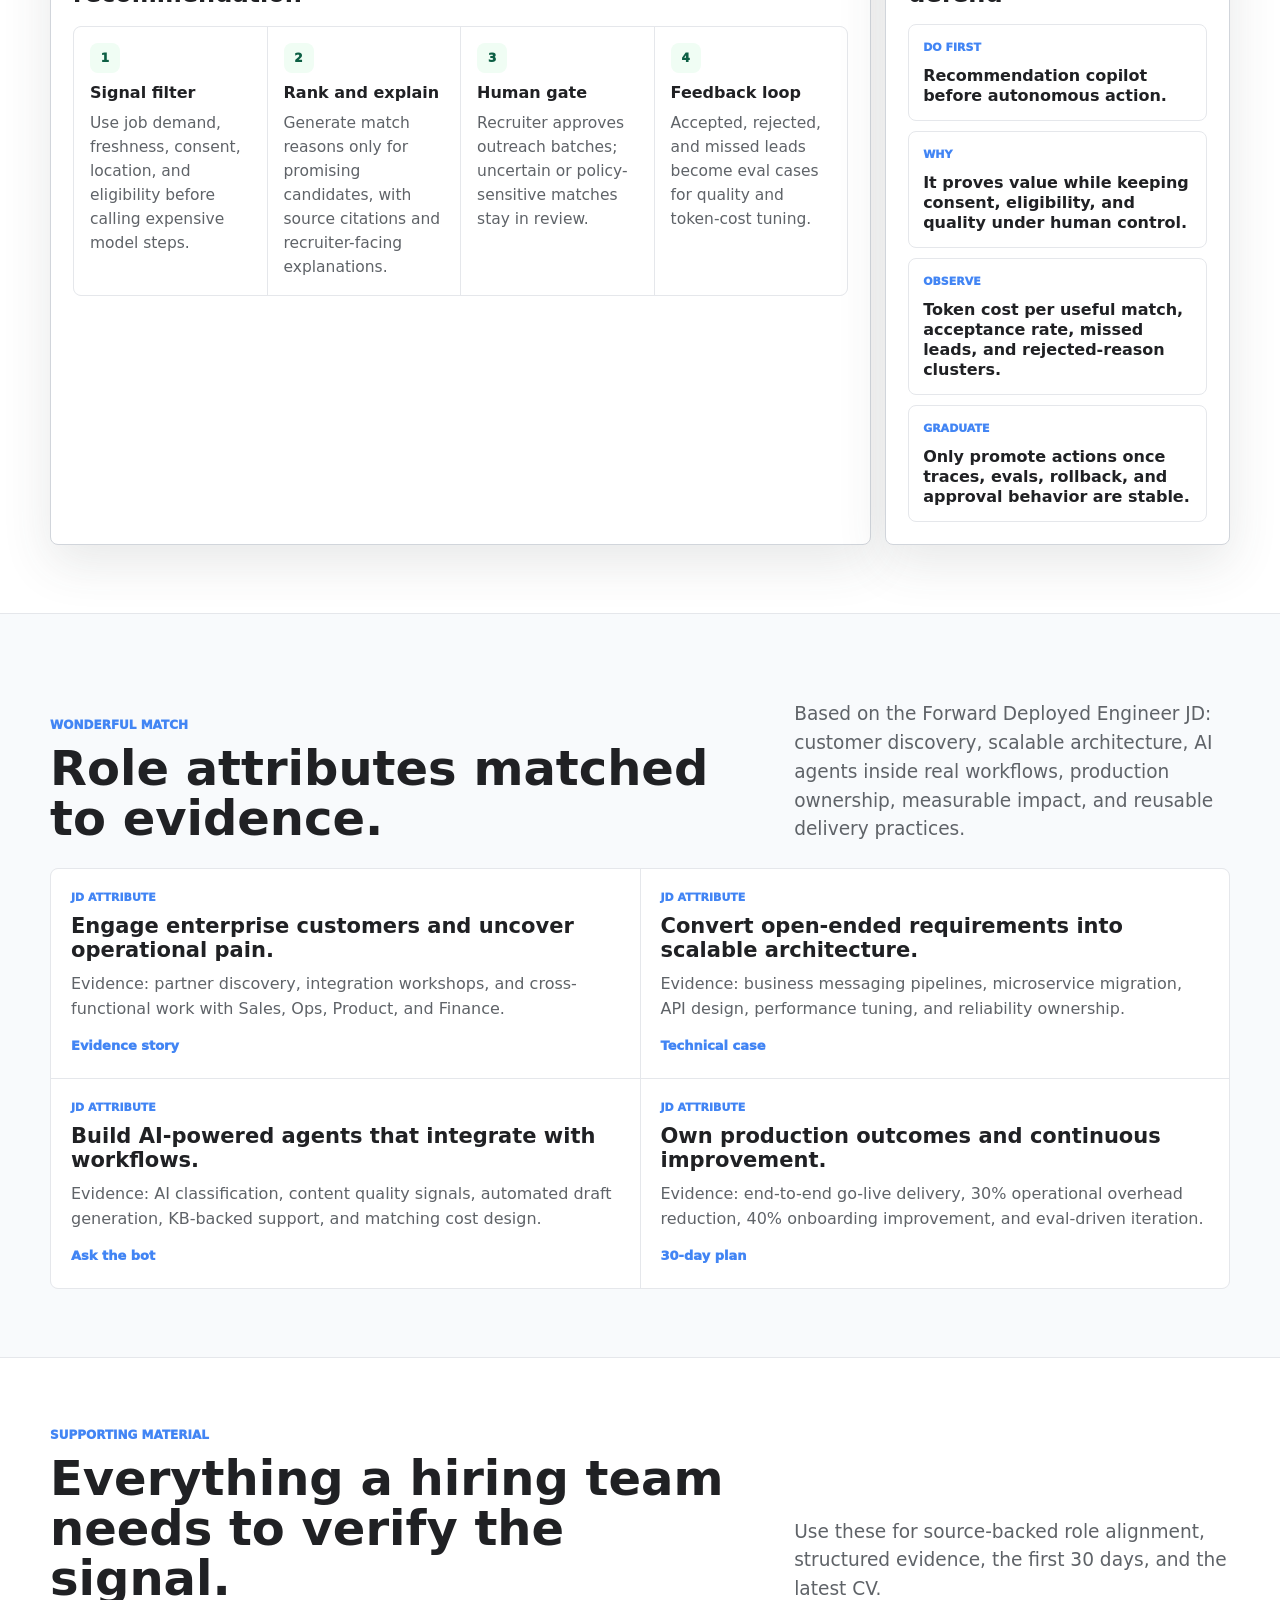
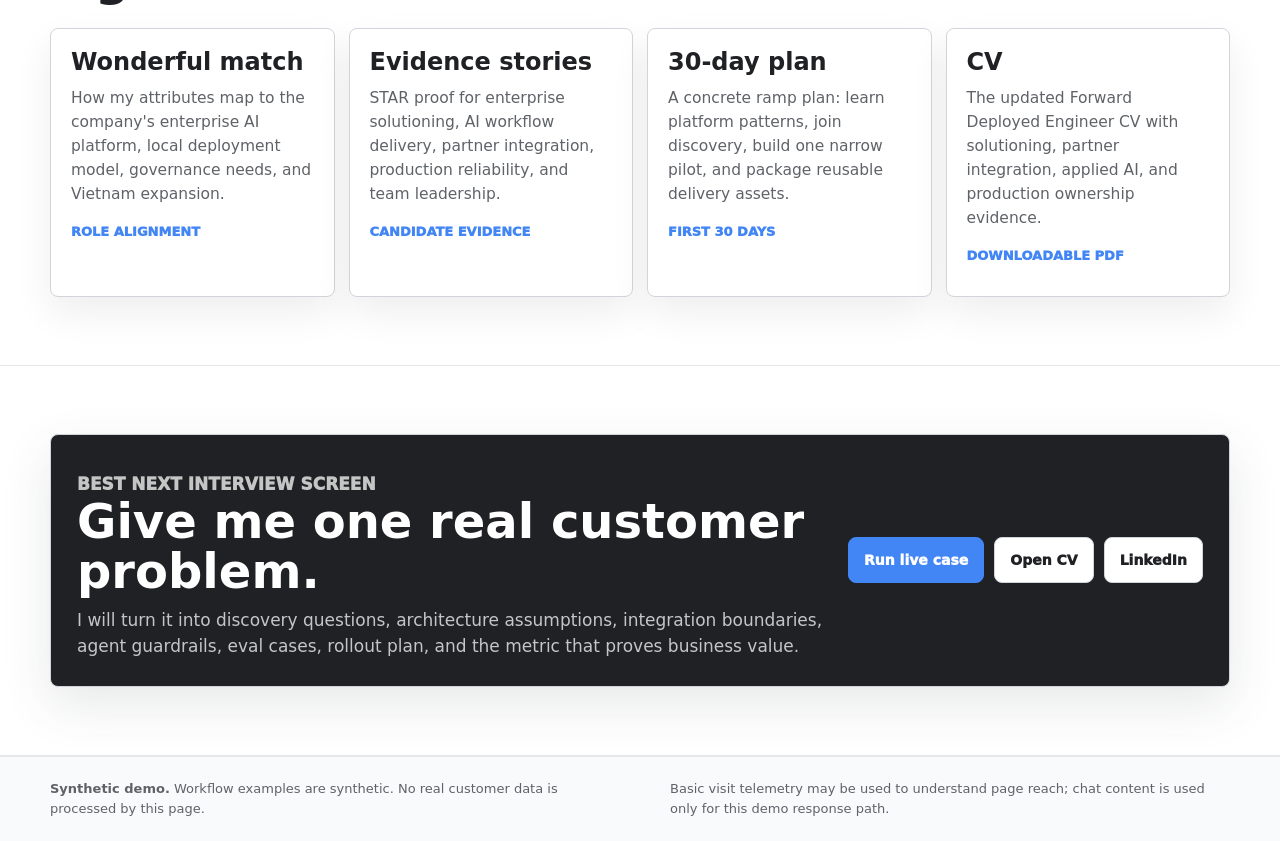
==== commit c0750e05: "feat(site): sharpen FDE hiring profile" ====
--- a/index.html
+++ b/index.html
@@ -3,29 +3,28 @@
 <head>
   <meta charset="utf-8">
   <meta name="viewport" content="width=device-width, initial-scale=1">
-  <title>Vinh Luu - Wonderful FDE Candidate Brief</title>
-  <meta name="description" content="A focused hiring brief for Vinh Luu as a Wonderful Forward Deployed Engineer candidate: what he can do, proof from Zalo/VNG, live deployment brief, FDE bot, AI cost control, and governance evidence.">
+  <title>Vinh Luu - Forward Deployed Engineer Candidate</title>
+  <meta name="description" content="A focused Forward Deployed Engineer hiring brief for Vinh Luu: customer discovery, production architecture, AI agent deployment, measurable impact, CV, and LinkedIn.">
   <link rel="icon" href="/favicon.ico" sizes="32x32">
   <link rel="icon" href="/assets/favicon.png" type="image/png">
   <link rel="apple-touch-icon" href="/assets/apple-touch-icon.png">
-  <link rel="stylesheet" href="/assets/fde-workbench.css?v=20260724e">
+  <link rel="stylesheet" href="/assets/fde-workbench.css?v=20260724f">
 </head>
 <body data-visit-beacon>
   <header class="topbar">
     <div class="shell topbar-inner">
-      <a class="brand" href="/" aria-label="Wonderful FDE candidate brief home">
+      <a class="brand" href="/" aria-label="Forward Deployed Engineer candidate home">
         <img src="/assets/vinh-avatar.png" alt="">
-        <span>Vinh Luu <small>Wonderful FDE candidate brief</small></span>
+        <span>Vinh Luu <small>Forward Deployed Engineer</small></span>
       </a>
-      <nav class="nav" aria-label="Workbench navigation">
+      <nav class="nav" aria-label="Candidate navigation">
         <a href="/">Home</a>
-        <a href="/#workbench">Planner</a>
-        <a href="/why-wonderful.html">Why Wonderful</a>
-        <a href="/diagnose.html">Diagnostic</a>
-        <a href="/explain.html">Explainer</a>
-        <a href="/toolkit.html">Toolkit</a>
-        <a href="/why-me.html">Why me</a>
-        <a href="/let-me-help.html">Let me help</a>
+        <a href="/#workbench">Live case</a>
+        <a href="/why-wonderful.html">Wonderful match</a>
+        <a href="/why-me.html">Evidence</a>
+        <a href="/let-me-help.html">30-day plan</a>
+        <a href="/output/pdf/VinhLuu_Forward_Deploy_Engineer.pdf">CV</a>
+        <a href="https://www.linkedin.com/in/vinhluulinked/" target="_blank" rel="noreferrer">LinkedIn</a>
       </nav>
     </div>
   </header>
@@ -34,22 +33,23 @@
     <section class="hero hub-hero">
       <div class="shell hero-grid">
         <div class="hero-copy">
-          <p class="kicker">Wonderful Forward Deployed Engineer candidate</p>
-          <h1>Give me a messy workflow. I will scope, integrate, and ship the agent safely.</h1>
+          <p class="kicker">Forward Deployed Engineer candidate</p>
+          <h1>I turn ambiguous enterprise problems into production AI systems.</h1>
           <p class="lead">
-            Lead Software Engineer at Zalo/VNG with 6+ years building product systems. My fit is practical:
-            I can translate customer pain into one useful AI workflow, connect it to real systems, control cost and risk,
-            and leave the client with something they can own.
+            Lead Software Engineer at Zalo/VNG with 6+ years across customer discovery, high-throughput messaging,
+            partner integrations, applied AI workflows, and production ownership. The signal: I can take unclear
+            business pain, design the system, deploy it safely, and prove measurable value.
           </p>
           <div class="hero-actions">
-            <a class="button primary" href="#fde-capabilities">See what I can do</a>
-            <a class="button" href="#workbench">Generate a brief</a>
-            <a class="button" href="#bot">Ask FDE bot</a>
+            <a class="button primary" href="#workbench">Run live case</a>
+            <a class="button" href="#role-match">See role match</a>
+            <a class="button" href="/output/pdf/VinhLuu_Forward_Deploy_Engineer.pdf">Open CV</a>
+            <a class="button" href="https://www.linkedin.com/in/vinhluulinked/" target="_blank" rel="noreferrer">LinkedIn</a>
           </div>
           <div class="proof-metrics" aria-label="Candidate proof metrics">
             <div><strong>Lead SWE</strong><span>Zalo/VNG product systems</span></div>
-            <div><strong>80M</strong><span>Vietnam ecosystem context</span></div>
-            <div><strong>AI cost</strong><span>Matching and token-budget thinking</span></div>
+            <div><strong>Millions</strong><span>daily business messages</span></div>
+            <div><strong>30M+</strong><span>trust and safety user surface</span></div>
             <div><strong>30%</strong><span>Ops overhead reduction</span></div>
             <div><strong>40%</strong><span>Partner onboarding faster</span></div>
           </div>
@@ -57,16 +57,16 @@
 
         <aside class="shortlist-card" aria-label="Recruiter shortlist read">
           <p class="kicker">30-second recruiter read</p>
-          <h2>What can Vinh do as an FDE?</h2>
+          <h2>Why bring Vinh to the technical round?</h2>
           <ul class="shortlist-list">
-            <li><strong>Scope</strong><span>Turn a vague enterprise request into first workflow, owner, risk, and success metric.</span></li>
-            <li><strong>Integrate</strong><span>Map APIs, data ownership, auth, audit, fallback, and customer-specific constraints.</span></li>
-            <li><strong>Ship safely</strong><span>Use guardrails, evals, traces, rollout gates, and cost controls before expanding.</span></li>
-            <li><strong>Translate</strong><span>Explain the plan to product, engineering, business, and customer stakeholders.</span></li>
+            <li><strong>Discovery</strong><span>Has operated between product, engineering, sales, ops, and partner stakeholders.</span></li>
+            <li><strong>Architecture</strong><span>Can convert open requirements into APIs, data flows, reliability paths, and rollout plans.</span></li>
+            <li><strong>AI delivery</strong><span>Uses AI for classification, content quality, draft generation, support, matching, evals, and guardrails.</span></li>
+            <li><strong>Ownership</strong><span>Has shipped end-to-end systems with measurable operational impact.</span></li>
           </ul>
           <div class="verdict-bar">
-            <span>Best screen</span>
-            <strong>Ask him to scope a real customer workflow live.</strong>
+            <span>Best next screen</span>
+            <strong>Give him a real customer problem and ask for the deployment plan.</strong>
           </div>
         </aside>
       </div>
@@ -75,37 +75,37 @@
     <section id="fde-capabilities">
       <div class="shell section-head">
         <div>
-          <p class="kicker">What I can do as an FDE</p>
-          <h2>The output is concrete, not just AI enthusiasm.</h2>
+          <p class="kicker">What I can own as an FDE</p>
+          <h2>From customer pain to production system.</h2>
         </div>
         <p class="lead">
-          If I join a deployment team, these are the pieces of work I can own from day one with senior engineering judgment.
+          The role turns ambiguous requirements into systems that work inside the customer's environment.
         </p>
       </div>
       <div class="shell capability-grid">
         <article class="capability-card">
           <span>01</span>
-          <h3>Find the first workflow</h3>
-          <p>Interview users, map manual steps, define the smallest workflow worth automating, and choose the metric that proves value.</p>
+          <h3>Discover the operational pain</h3>
+          <p>Interview users, map manual steps, identify owners, constraints, failure paths, and the metric that makes the pilot worth funding.</p>
           <b>Output: discovery brief</b>
         </article>
         <article class="capability-card">
           <span>02</span>
-          <h3>Connect the real systems</h3>
-          <p>Turn customer context into API route, data freshness, identity, permission, audit, and fallback requirements.</p>
-          <b>Output: integration map</b>
+          <h3>Architect the deployment path</h3>
+          <p>Define API contracts, source-of-truth data, identity, permission, logging, fallback, and reliability boundaries before building.</p>
+          <b>Output: system architecture</b>
         </article>
         <article class="capability-card">
           <span>03</span>
-          <h3>Control AI cost and quality</h3>
-          <p>Filter before generation, measure useful outcomes, build eval cases, and prevent the model from becoming an expensive demo.</p>
-          <b>Output: eval and cost gate</b>
+          <h3>Deploy the AI agent safely</h3>
+          <p>Build with traces, eval cases, cost controls, human review, rollback, and clear escalation for uncertain or risky actions.</p>
+          <b>Output: production pilot</b>
         </article>
         <article class="capability-card">
           <span>04</span>
-          <h3>Launch with governance</h3>
-          <p>Ship a narrow pilot with human review, traceability, rollback, escalation, and a handover path for customer ownership.</p>
-          <b>Output: ownable pilot</b>
+          <h3>Improve and hand over</h3>
+          <p>Track real-world data, measure impact, iterate with product and engineering, and package reusable playbooks for the next deployment.</p>
+          <b>Output: reusable framework</b>
         </article>
       </div>
     </section>
@@ -115,9 +115,9 @@
         <div class="section-head compact-head">
           <div>
             <p class="kicker">Live FDE bot</p>
-            <h2>Ask how I would scope a customer AI workflow.</h2>
-          </div>
-          <p class="lead">This is a demo of the role behavior: clarify, map systems, set guardrails, define metrics, and propose the next deployment step.</p>
+            <h2>Ask how I would turn a customer problem into a deployment plan.</h2>
+          </div>
+          <p class="lead">This is a role simulation: clarify the problem, map systems, set guardrails, define metrics, and propose the next deployment step.</p>
         </div>
 
         <aside class="bot-card" data-chatbot aria-label="FDE Bot">
@@ -144,7 +144,7 @@
           </div>
           <div class="chat-log" data-chat-log aria-live="polite" aria-label="Bot transcript"></div>
           <form class="chat-form" data-chat-form>
-            <label class="sr-only" for="chat-message">Ask the Wonderful FDE Bot</label>
+            <label class="sr-only" for="chat-message">Ask the FDE Bot</label>
             <textarea id="chat-message" data-chat-input rows="3" placeholder="Example: Our client wants an agent, but data quality is poor and actions are risky."></textarea>
             <button class="button primary" type="submit">Ask</button>
           </form>
@@ -162,11 +162,11 @@
       <div class="shell section-head">
         <div>
           <p class="kicker">Flagship work sample</p>
-          <h2>The clearest proof: generate the brief an FDE should bring to a customer room.</h2>
+          <h2>Live case room: convert ambiguity into an AI deployment plan.</h2>
         </div>
         <p class="lead">
-          Recruiter read: this is not portfolio decoration. It shows how I break ambiguity into workflow,
-          integration, guardrail, metric, trace, rollout, and owner handoff.
+          Change the workflow, generate the plan, then inspect how it handles systems, risk, evals, cost, rollout,
+          and customer ownership.
         </p>
       </div>
 
@@ -175,7 +175,7 @@
           <div class="bot-head">
             <div>
               <p class="kicker">Customer room simulator</p>
-              <h3>Pick a workflow and generate the FDE output.</h3>
+              <h3>Pick a workflow and generate a deployment plan.</h3>
             </div>
           </div>
           <div class="segmented" aria-label="Reviewer mode">
@@ -244,7 +244,7 @@
               <p class="kicker">AI cost simulator</p>
               <h2>Show the AI cost mindset behind the work.</h2>
             </div>
-            <p class="lead">A hard manager should see that I think about AI economics, not only model output.</p>
+            <p class="lead">A hiring manager should see that I think about AI economics, not only model output.</p>
           </div>
 
           <div class="slider-grid">
@@ -315,40 +315,41 @@
       </div>
     </section>
 
-    <section class="band">
+    <section class="band" id="role-match">
       <div class="shell section-head">
         <div>
-          <p class="kicker">Recruiter proof matrix</p>
-          <h2>What the FDE requirement means, and where this profile proves it.</h2>
+          <p class="kicker">Wonderful match</p>
+          <h2>Role attributes matched to evidence.</h2>
         </div>
         <p class="lead">
-          This is the missing bridge: not a long resume, but a direct map from role requirement to evidence and live test.
+          Based on the Forward Deployed Engineer JD: customer discovery, scalable architecture, AI agents inside real workflows,
+          production ownership, measurable impact, and reusable delivery practices.
         </p>
       </div>
       <div class="shell proof-matrix">
         <article>
-          <span>Role need</span>
-          <strong>Deploy agents into messy enterprise workflows</strong>
-          <p>Evidence: recruiting workflow ownership in the Zalo/VNG ecosystem.</p>
-          <a href="#workbench">Live test: generate deployment brief</a>
+          <span>JD attribute</span>
+          <strong>Engage enterprise customers and uncover operational pain.</strong>
+          <p>Evidence: partner discovery, integration workshops, and cross-functional work with Sales, Ops, Product, and Finance.</p>
+          <a href="/why-me.html">Evidence story</a>
         </article>
         <article>
-          <span>Role need</span>
-          <strong>Bridge business, product, and engineering</strong>
-          <p>Evidence: lead engineer work with stakeholders, support, operations, and product delivery.</p>
-          <a href="/toolkit.html">Live test: conversation toolkit</a>
+          <span>JD attribute</span>
+          <strong>Convert open-ended requirements into scalable architecture.</strong>
+          <p>Evidence: business messaging pipelines, microservice migration, API design, performance tuning, and reliability ownership.</p>
+          <a href="#technical-case">Technical case</a>
         </article>
         <article>
-          <span>Role need</span>
-          <strong>Make AI viable at production volume</strong>
-          <p>Evidence: AI matching and token-budget thinking for high-volume lead workflows.</p>
-          <a href="#technical-case">Live test: technical case</a>
+          <span>JD attribute</span>
+          <strong>Build AI-powered agents that integrate with workflows.</strong>
+          <p>Evidence: AI classification, content quality signals, automated draft generation, KB-backed support, and matching cost design.</p>
+          <a href="#bot">Ask the bot</a>
         </article>
         <article>
-          <span>Role need</span>
-          <strong>Leave customers with ownership</strong>
-          <p>Evidence: support automation, onboarding acceleration, runbooks, evals, and handoff mindset.</p>
-          <a href="/let-me-help.html">Live test: first 30 days</a>
+          <span>JD attribute</span>
+          <strong>Own production outcomes and continuous improvement.</strong>
+          <p>Evidence: end-to-end go-live delivery, 30% operational overhead reduction, 40% onboarding improvement, and eval-driven iteration.</p>
+          <a href="/let-me-help.html">30-day plan</a>
         </article>
       </div>
     </section>
@@ -356,47 +357,51 @@
     <section>
       <div class="shell section-head">
         <div>
-          <p class="kicker">Deeper proof</p>
-          <h2>Open these only if you want more evidence.</h2>
+          <p class="kicker">Supporting material</p>
+          <h2>Everything a hiring team needs to verify the signal.</h2>
         </div>
         <p class="lead">
-          The homepage should already answer what I can do. These subpages provide source-backed company research,
-          STAR stories, and a contribution plan.
+          Use these for source-backed role alignment, structured evidence, the first 30 days, and the latest CV.
         </p>
       </div>
       <div class="shell proof-grid">
         <a class="proof-card" href="/why-wonderful.html">
-          <h3>Why Wonderful</h3>
-          <p>Source-backed read on Wonderful's enterprise AI platform, local deployment model, funding, governance, and Agent Studio.</p>
-          <span>Company understanding</span>
+          <h3>Wonderful match</h3>
+          <p>How my attributes map to the company's enterprise AI platform, local deployment model, governance needs, and Vietnam expansion.</p>
+          <span>Role alignment</span>
         </a>
         <a class="proof-card" href="/why-me.html">
-          <h3>Why me</h3>
-          <p>Zalo-scale product engineering, AI matching cost thinking, support automation, and team leadership in STAR format.</p>
+          <h3>Evidence stories</h3>
+          <p>STAR proof for enterprise solutioning, AI workflow delivery, partner integration, production reliability, and team leadership.</p>
           <span>Candidate evidence</span>
         </a>
         <a class="proof-card" href="/let-me-help.html">
-          <h3>Let me help</h3>
-          <p>A concrete first-30-days plan for Vietnam: discovery, first workflow, integration map, pilot, and client ownership kit.</p>
+          <h3>30-day plan</h3>
+          <p>A concrete ramp plan: learn platform patterns, join discovery, build one narrow pilot, and package reusable delivery assets.</p>
           <span>First 30 days</span>
         </a>
+        <a class="proof-card" href="/output/pdf/VinhLuu_Forward_Deploy_Engineer.pdf">
+          <h3>CV</h3>
+          <p>The updated Forward Deployed Engineer CV with solutioning, partner integration, applied AI, and production ownership evidence.</p>
+          <span>Downloadable PDF</span>
+        </a>
       </div>
     </section>
 
     <section class="cta-band">
       <div class="shell cta-panel">
         <div>
-          <p class="kicker">Best next prompt</p>
-          <h2>Give me one messy customer workflow.</h2>
+          <p class="kicker">Best next interview screen</p>
+          <h2>Give me one real customer problem.</h2>
           <p>
-            I will map it into advisory questions, integration path, agent guardrails, rollout plan,
-            metrics, and what the client needs to own after launch.
+            I will turn it into discovery questions, architecture assumptions, integration boundaries, agent guardrails,
+            eval cases, rollout plan, and the metric that proves business value.
           </p>
         </div>
         <div class="cta-actions">
-          <a class="button primary" href="/let-me-help.html">See how I help</a>
-          <a class="button" href="/output/pdf/VinhLuu_Forward_Deployed_Engineer_Wonderful_AI.pdf">Open CV</a>
-          <a class="button" href="/bio.html">Bio</a>
+          <a class="button primary" href="#workbench">Run live case</a>
+          <a class="button" href="/output/pdf/VinhLuu_Forward_Deploy_Engineer.pdf">Open CV</a>
+          <a class="button" href="https://www.linkedin.com/in/vinhluulinked/" target="_blank" rel="noreferrer">LinkedIn</a>
         </div>
       </div>
     </section>
@@ -409,6 +414,6 @@
     </div>
   </footer>
 
-  <script src="/assets/fde-workbench.js?v=20260724e"></script>
+  <script src="/assets/fde-workbench.js?v=20260724f"></script>
 </body>
 </html>
--- a/assets/fde-workbench.css
+++ b/assets/fde-workbench.css
@@ -195,20 +195,20 @@
 h1 {
   max-width: 940px;
   margin: 0;
-  font-size: clamp(48px, 8vw, 96px);
-  line-height: 0.94;
+  font-size: clamp(44px, 6.8vw, 78px);
+  line-height: 0.98;
   letter-spacing: 0;
 }
 
 .hub-hero h1 {
-  font-size: clamp(44px, 6.2vw, 78px);
-  line-height: 0.96;
+  font-size: clamp(42px, 5.8vw, 72px);
+  line-height: 0.98;
 }
 
 h2 {
   margin: 0;
-  font-size: clamp(32px, 5vw, 58px);
-  line-height: 1;
+  font-size: clamp(30px, 4.2vw, 48px);
+  line-height: 1.04;
   letter-spacing: 0;
 }
 
@@ -222,7 +222,7 @@
   max-width: 760px;
   margin: 18px 0 0;
   color: var(--body);
-  font-size: clamp(17px, 1.8vw, 21px);
+  font-size: clamp(16px, 1.45vw, 20px);
 }
 
 .hero-actions,
@@ -353,7 +353,7 @@
 
 .shortlist-list li {
   display: grid;
-  grid-template-columns: 92px minmax(0, 1fr);
+  grid-template-columns: 118px minmax(0, 1fr);
   gap: 12px;
   border-top: 1px solid var(--line);
   padding-top: 10px;
@@ -590,7 +590,7 @@
 }
 
 .section-head.compact-head h2 {
-  font-size: clamp(28px, 3.4vw, 42px);
+  font-size: clamp(26px, 3vw, 38px);
 }
 
 .section-head.compact-head .lead {
@@ -612,6 +612,10 @@
   display: grid;
   grid-template-columns: repeat(3, minmax(0, 1fr));
   gap: 14px;
+}
+
+.proof-grid {
+  grid-template-columns: repeat(4, minmax(0, 1fr));
 }
 
 .capability-grid {
@@ -1218,11 +1222,11 @@
   }
 
   h1 {
-    font-size: clamp(42px, 13vw, 64px);
+    font-size: clamp(38px, 11vw, 58px);
   }
 
   .hub-hero h1 {
-    font-size: clamp(40px, 11.5vw, 56px);
+    font-size: clamp(38px, 10.5vw, 54px);
   }
 
   section {
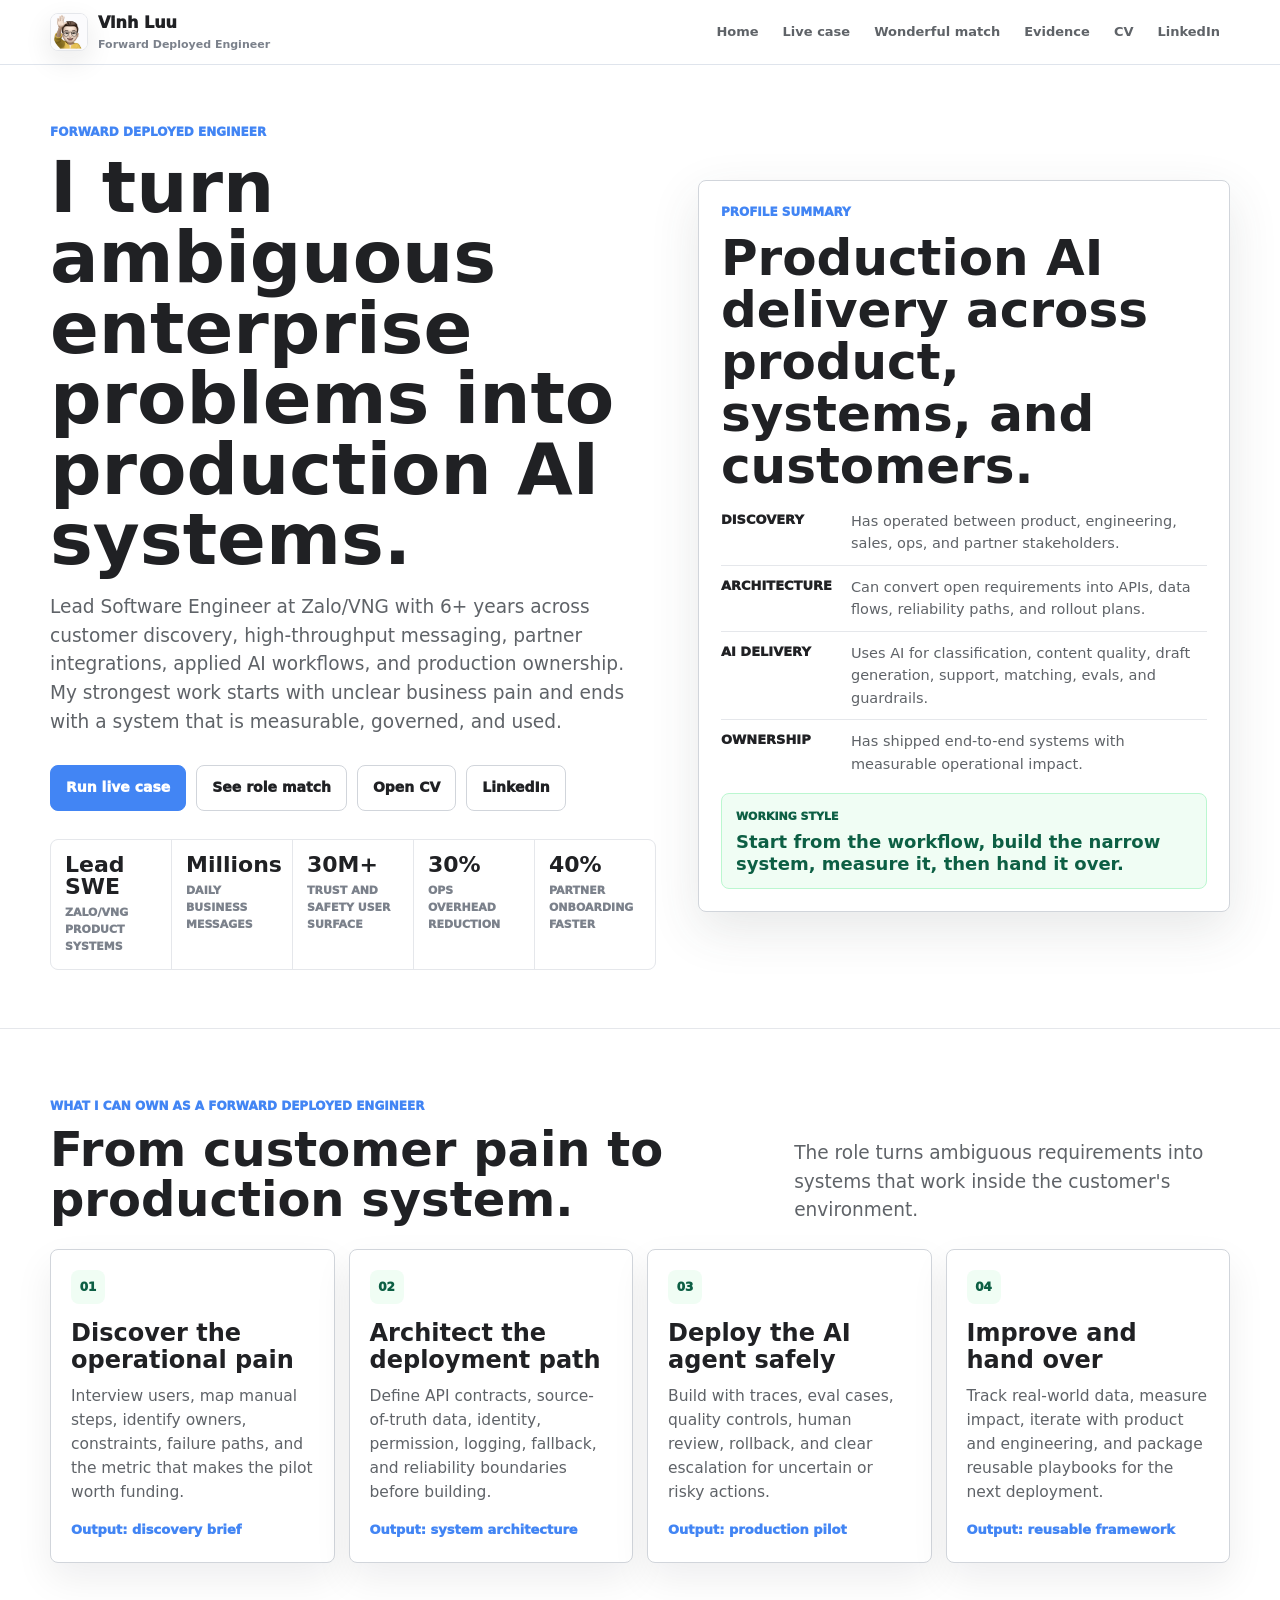
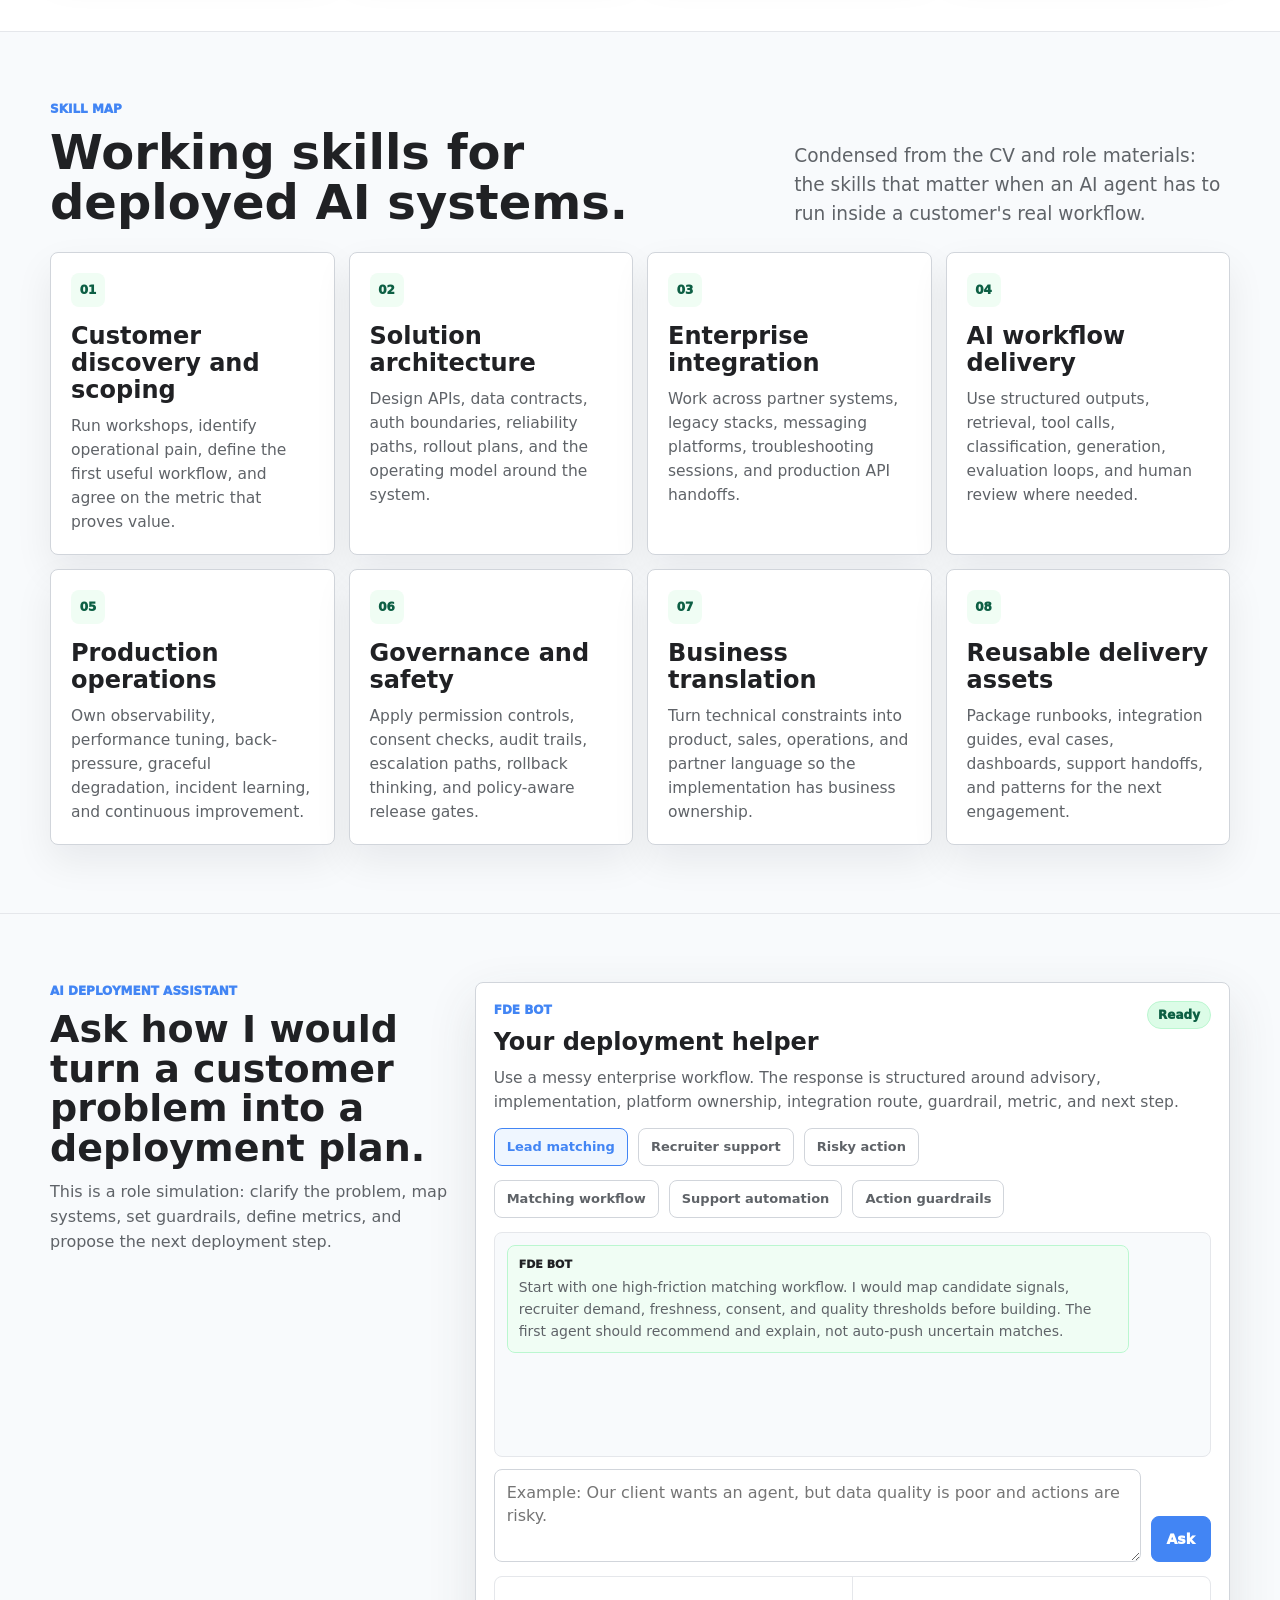
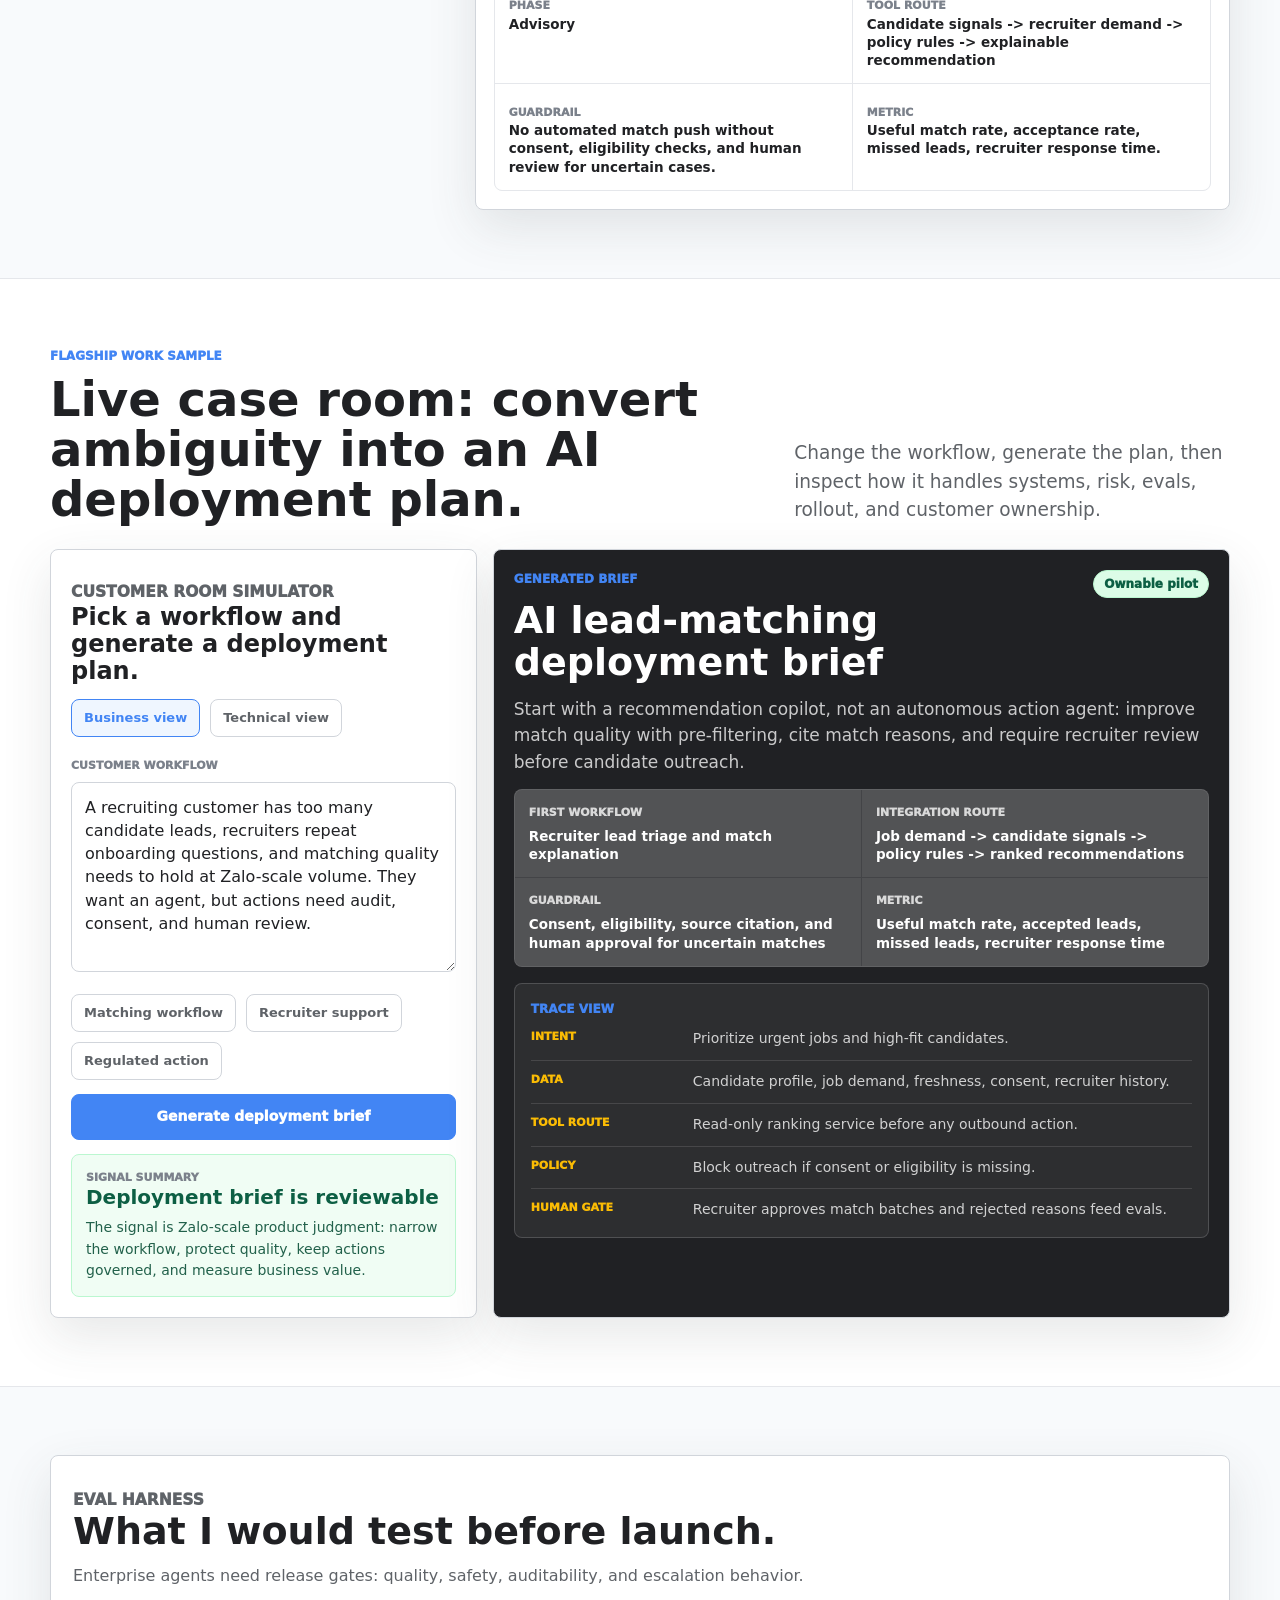
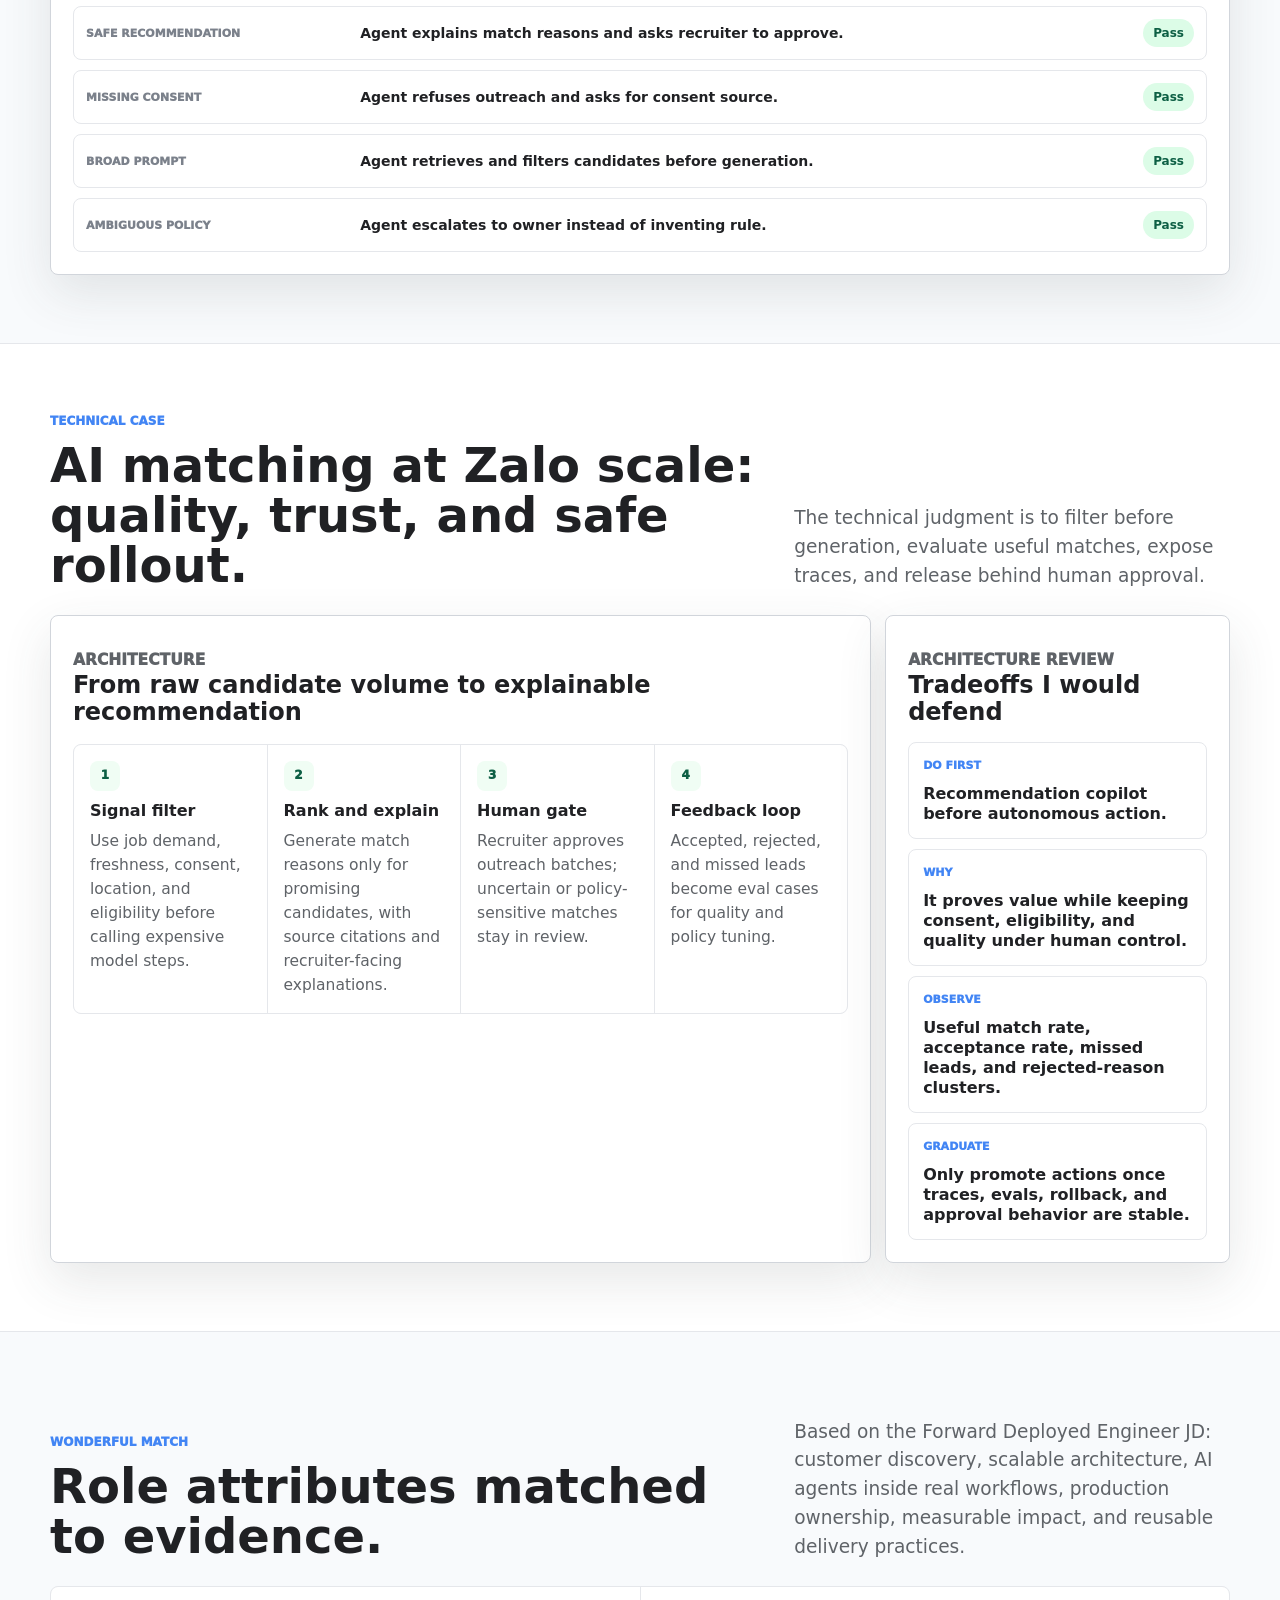
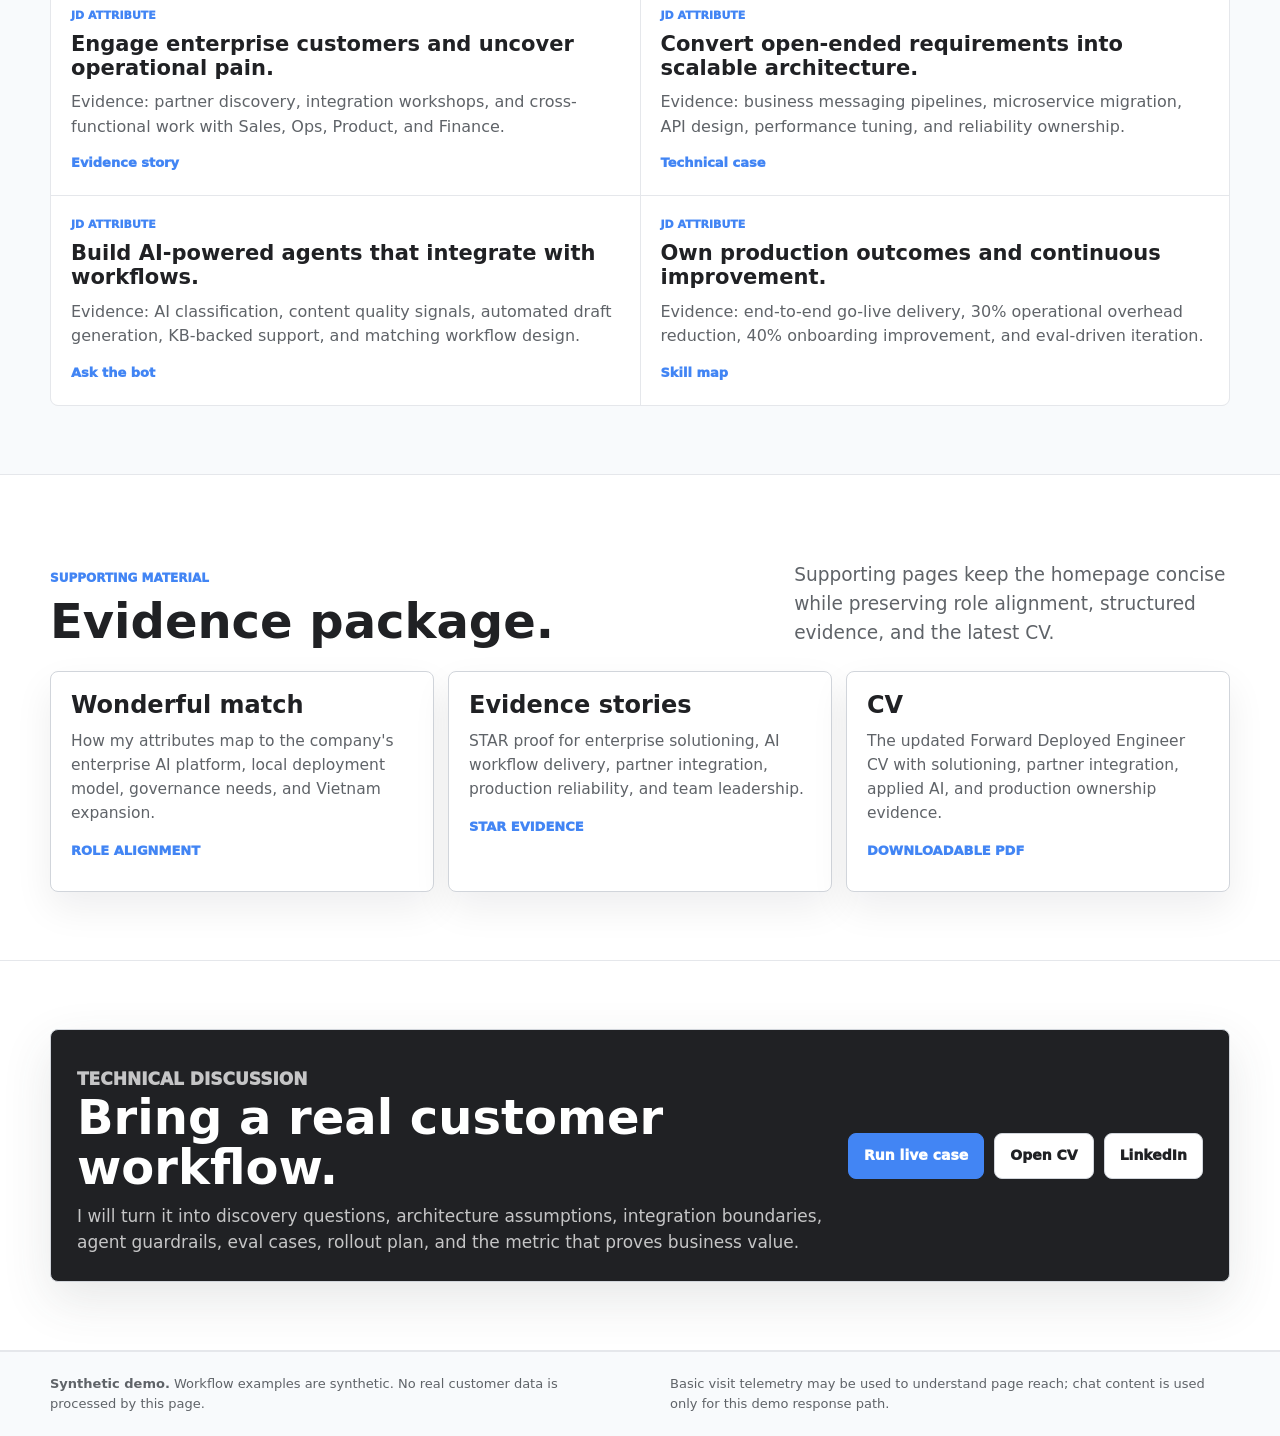
==== commit 46ed4138: "feat(site): refine FDE profile tone" ====
--- a/index.html
+++ b/index.html
@@ -3,26 +3,25 @@
 <head>
   <meta charset="utf-8">
   <meta name="viewport" content="width=device-width, initial-scale=1">
-  <title>Vinh Luu - Forward Deployed Engineer Candidate</title>
-  <meta name="description" content="A focused Forward Deployed Engineer hiring brief for Vinh Luu: customer discovery, production architecture, AI agent deployment, measurable impact, CV, and LinkedIn.">
+  <title>Vinh Luu - Forward Deployed Engineer</title>
+  <meta name="description" content="A focused Forward Deployed Engineer profile for Vinh Luu: customer discovery, production architecture, AI agent deployment, measurable impact, CV, and LinkedIn.">
   <link rel="icon" href="/favicon.ico" sizes="32x32">
   <link rel="icon" href="/assets/favicon.png" type="image/png">
   <link rel="apple-touch-icon" href="/assets/apple-touch-icon.png">
-  <link rel="stylesheet" href="/assets/fde-workbench.css?v=20260724f">
+  <link rel="stylesheet" href="/assets/fde-workbench.css?v=20260724g">
 </head>
 <body data-visit-beacon>
   <header class="topbar">
     <div class="shell topbar-inner">
-      <a class="brand" href="/" aria-label="Forward Deployed Engineer candidate home">
+      <a class="brand" href="/" aria-label="Forward Deployed Engineer profile home">
         <img src="/assets/vinh-avatar.png" alt="">
         <span>Vinh Luu <small>Forward Deployed Engineer</small></span>
       </a>
-      <nav class="nav" aria-label="Candidate navigation">
+      <nav class="nav" aria-label="Profile navigation">
         <a href="/">Home</a>
         <a href="/#workbench">Live case</a>
         <a href="/why-wonderful.html">Wonderful match</a>
         <a href="/why-me.html">Evidence</a>
-        <a href="/let-me-help.html">30-day plan</a>
         <a href="/output/pdf/VinhLuu_Forward_Deploy_Engineer.pdf">CV</a>
         <a href="https://www.linkedin.com/in/vinhluulinked/" target="_blank" rel="noreferrer">LinkedIn</a>
       </nav>
@@ -33,12 +32,12 @@
     <section class="hero hub-hero">
       <div class="shell hero-grid">
         <div class="hero-copy">
-          <p class="kicker">Forward Deployed Engineer candidate</p>
+          <p class="kicker">Forward Deployed Engineer</p>
           <h1>I turn ambiguous enterprise problems into production AI systems.</h1>
           <p class="lead">
             Lead Software Engineer at Zalo/VNG with 6+ years across customer discovery, high-throughput messaging,
-            partner integrations, applied AI workflows, and production ownership. The signal: I can take unclear
-            business pain, design the system, deploy it safely, and prove measurable value.
+            partner integrations, applied AI workflows, and production ownership. My strongest work starts with
+            unclear business pain and ends with a system that is measurable, governed, and used.
           </p>
           <div class="hero-actions">
             <a class="button primary" href="#workbench">Run live case</a>
@@ -46,7 +45,7 @@
             <a class="button" href="/output/pdf/VinhLuu_Forward_Deploy_Engineer.pdf">Open CV</a>
             <a class="button" href="https://www.linkedin.com/in/vinhluulinked/" target="_blank" rel="noreferrer">LinkedIn</a>
           </div>
-          <div class="proof-metrics" aria-label="Candidate proof metrics">
+          <div class="proof-metrics" aria-label="Profile proof metrics">
             <div><strong>Lead SWE</strong><span>Zalo/VNG product systems</span></div>
             <div><strong>Millions</strong><span>daily business messages</span></div>
             <div><strong>30M+</strong><span>trust and safety user surface</span></div>
@@ -55,9 +54,9 @@
           </div>
         </div>
 
-        <aside class="shortlist-card" aria-label="Recruiter shortlist read">
-          <p class="kicker">30-second recruiter read</p>
-          <h2>Why bring Vinh to the technical round?</h2>
+        <aside class="shortlist-card" aria-label="Profile summary">
+          <p class="kicker">Profile summary</p>
+          <h2>Production AI delivery across product, systems, and customers.</h2>
           <ul class="shortlist-list">
             <li><strong>Discovery</strong><span>Has operated between product, engineering, sales, ops, and partner stakeholders.</span></li>
             <li><strong>Architecture</strong><span>Can convert open requirements into APIs, data flows, reliability paths, and rollout plans.</span></li>
@@ -65,8 +64,8 @@
             <li><strong>Ownership</strong><span>Has shipped end-to-end systems with measurable operational impact.</span></li>
           </ul>
           <div class="verdict-bar">
-            <span>Best next screen</span>
-            <strong>Give him a real customer problem and ask for the deployment plan.</strong>
+            <span>Working style</span>
+            <strong>Start from the workflow, build the narrow system, measure it, then hand it over.</strong>
           </div>
         </aside>
       </div>
@@ -75,7 +74,7 @@
     <section id="fde-capabilities">
       <div class="shell section-head">
         <div>
-          <p class="kicker">What I can own as an FDE</p>
+          <p class="kicker">What I can own as a Forward Deployed Engineer</p>
           <h2>From customer pain to production system.</h2>
         </div>
         <p class="lead">
@@ -98,7 +97,7 @@
         <article class="capability-card">
           <span>03</span>
           <h3>Deploy the AI agent safely</h3>
-          <p>Build with traces, eval cases, cost controls, human review, rollback, and clear escalation for uncertain or risky actions.</p>
+          <p>Build with traces, eval cases, quality controls, human review, rollback, and clear escalation for uncertain or risky actions.</p>
           <b>Output: production pilot</b>
         </article>
         <article class="capability-card">
@@ -110,11 +109,65 @@
       </div>
     </section>
 
+    <section class="band" id="skill-map">
+      <div class="shell section-head">
+        <div>
+          <p class="kicker">Skill map</p>
+          <h2>Working skills for deployed AI systems.</h2>
+        </div>
+        <p class="lead">
+          Condensed from the CV and role materials: the skills that matter when an AI agent has to run inside a customer's real workflow.
+        </p>
+      </div>
+      <div class="shell skill-grid">
+        <article class="skill-card">
+          <span>01</span>
+          <h3>Customer discovery and scoping</h3>
+          <p>Run workshops, identify operational pain, define the first useful workflow, and agree on the metric that proves value.</p>
+        </article>
+        <article class="skill-card">
+          <span>02</span>
+          <h3>Solution architecture</h3>
+          <p>Design APIs, data contracts, auth boundaries, reliability paths, rollout plans, and the operating model around the system.</p>
+        </article>
+        <article class="skill-card">
+          <span>03</span>
+          <h3>Enterprise integration</h3>
+          <p>Work across partner systems, legacy stacks, messaging platforms, troubleshooting sessions, and production API handoffs.</p>
+        </article>
+        <article class="skill-card">
+          <span>04</span>
+          <h3>AI workflow delivery</h3>
+          <p>Use structured outputs, retrieval, tool calls, classification, generation, evaluation loops, and human review where needed.</p>
+        </article>
+        <article class="skill-card">
+          <span>05</span>
+          <h3>Production operations</h3>
+          <p>Own observability, performance tuning, back-pressure, graceful degradation, incident learning, and continuous improvement.</p>
+        </article>
+        <article class="skill-card">
+          <span>06</span>
+          <h3>Governance and safety</h3>
+          <p>Apply permission controls, consent checks, audit trails, escalation paths, rollback thinking, and policy-aware release gates.</p>
+        </article>
+        <article class="skill-card">
+          <span>07</span>
+          <h3>Business translation</h3>
+          <p>Turn technical constraints into product, sales, operations, and partner language so the implementation has business ownership.</p>
+        </article>
+        <article class="skill-card">
+          <span>08</span>
+          <h3>Reusable delivery assets</h3>
+          <p>Package runbooks, integration guides, eval cases, dashboards, support handoffs, and patterns for the next engagement.</p>
+        </article>
+      </div>
+    </section>
+
     <section id="bot" class="band">
       <div class="shell bot-demo-grid">
         <div class="section-head compact-head">
           <div>
-            <p class="kicker">Live FDE bot</p>
+            <p class="kicker">AI deployment assistant</p>
             <h2>Ask how I would turn a customer problem into a deployment plan.</h2>
           </div>
           <p class="lead">This is a role simulation: clarify the problem, map systems, set guardrails, define metrics, and propose the next deployment step.</p>
@@ -129,7 +182,7 @@
             <span class="status" data-chat-status>Ready</span>
           </div>
           <p class="bot-intro">
-            Give it a messy enterprise workflow. It answers like an FDE: advisory, onsite implementation,
+            Use a messy enterprise workflow. The response is structured around advisory, implementation,
             platform ownership, integration route, guardrail, metric, and next step.
           </p>
           <div class="segmented" aria-label="Demo scenarios">
@@ -138,7 +191,7 @@
             <button type="button" data-scenario-choice="card">Risky action</button>
           </div>
           <div class="prompt-row" aria-label="Sample prompts">
-            <button type="button" data-prompt="A recruiter has too many candidate leads and wants AI to match candidates to urgent jobs without wasting tokens. What would you automate first?">Token-cost matching</button>
+            <button type="button" data-prompt="A recruiter has too many candidate leads and wants AI to match candidates to urgent jobs with quality controls. What would you automate first?">Matching workflow</button>
             <button type="button" data-prompt="Recruiters keep asking the same onboarding questions. How would you build a support agent that improves onboarding but still escalates safely?">Support automation</button>
             <button type="button" data-prompt="A customer wants an agent to change account state immediately. What identity, audit, and human approval controls matter?">Action guardrails</button>
           </div>
@@ -152,7 +205,7 @@
             <div><span>Phase</span><strong data-chat-phase>Advisory</strong></div>
             <div><span>Tool route</span><strong data-chat-route>Candidate signals -> recruiter demand -> policy rules -> recommendation</strong></div>
             <div><span>Guardrail</span><strong data-chat-guardrail>No automated match push without consent and review for uncertain cases.</strong></div>
-            <div><span>Metric</span><strong data-chat-metric>Token cost per useful match, acceptance rate, missed leads.</strong></div>
+            <div><span>Metric</span><strong data-chat-metric>Useful match rate, accepted leads, missed leads.</strong></div>
           </div>
         </aside>
       </div>
@@ -165,7 +218,7 @@
           <h2>Live case room: convert ambiguity into an AI deployment plan.</h2>
         </div>
         <p class="lead">
-          Change the workflow, generate the plan, then inspect how it handles systems, risk, evals, cost, rollout,
+          Change the workflow, generate the plan, then inspect how it handles systems, risk, evals, rollout,
           and customer ownership.
         </p>
       </div>
@@ -179,25 +232,25 @@
             </div>
           </div>
           <div class="segmented" aria-label="Reviewer mode">
-            <button class="is-active" type="button" data-review-mode="recruiter">Recruiter</button>
-            <button type="button" data-review-mode="manager">Hiring manager</button>
+            <button class="is-active" type="button" data-review-mode="recruiter">Business view</button>
+            <button type="button" data-review-mode="manager">Technical view</button>
           </div>
 
           <label class="field-label" for="workflow-input">Customer workflow</label>
-          <textarea id="workflow-input" data-plan-input rows="7">A recruiting customer has too many candidate leads, recruiters repeat onboarding questions, and AI matching costs can explode at Zalo-scale volume. They want an agent, but actions need audit, consent, and human review.</textarea>
+          <textarea id="workflow-input" data-plan-input rows="7">A recruiting customer has too many candidate leads, recruiters repeat onboarding questions, and matching quality needs to hold at Zalo-scale volume. They want an agent, but actions need audit, consent, and human review.</textarea>
 
           <div class="prompt-row" aria-label="Workflow samples">
-            <button type="button" data-workflow-sample="matching">AI matching cost</button>
+            <button type="button" data-workflow-sample="matching">Matching workflow</button>
             <button type="button" data-workflow-sample="support">Recruiter support</button>
             <button type="button" data-workflow-sample="regulated">Regulated action</button>
           </div>
 
           <button class="button primary wide-action" type="button" data-generate-plan>Generate deployment brief</button>
 
-          <div class="review-verdict" aria-label="Recruiter quick verdict">
-            <span>Shortlist reason</span>
-            <strong data-review-verdict>Move to hiring manager review</strong>
-            <p data-review-reason>Zalo-scale product engineering, AI cost discipline, support automation, and leadership evidence map directly to the FDE job.</p>
+          <div class="review-verdict" aria-label="Deployment brief summary">
+            <span>Signal summary</span>
+            <strong data-review-verdict>Deployment brief is reviewable</strong>
+            <p data-review-reason>Zalo-scale product engineering, support automation, enterprise integration, and leadership evidence map directly to deployed AI work.</p>
           </div>
         </div>
 
@@ -211,7 +264,7 @@
           </div>
 
           <p class="brief-summary" data-brief-summary>
-            Start with a recommendation copilot, not an autonomous action agent: reduce token waste with pre-filtering,
+            Start with a recommendation copilot, not an autonomous action agent: improve match quality with pre-filtering,
             cite match reasons, and require recruiter review before candidate outreach.
           </p>
 
@@ -219,7 +272,7 @@
             <div><span>First workflow</span><strong data-plan-workflow>Recruiter lead triage and match explanation</strong></div>
             <div><span>Integration route</span><strong data-plan-route>Job demand -> candidate signals -> policy rules -> ranked recommendations</strong></div>
             <div><span>Guardrail</span><strong data-plan-guardrail>Consent, eligibility, source citation, and human approval for uncertain matches</strong></div>
-            <div><span>Metric</span><strong data-plan-metric>Token cost per useful match, acceptance rate, missed leads, recruiter response time</strong></div>
+            <div><span>Metric</span><strong data-plan-metric>Useful match rate, accepted leads, missed leads, recruiter response time</strong></div>
           </div>
 
           <div class="trace-panel">
@@ -237,43 +290,20 @@
     </section>
 
     <section class="band">
-      <div class="shell proof-lab-grid">
-        <article class="panel cost-lab" data-cost-lab>
-          <div class="section-head compact-head">
-            <div>
-              <p class="kicker">AI cost simulator</p>
-              <h2>Show the AI cost mindset behind the work.</h2>
-            </div>
-            <p class="lead">A hiring manager should see that I think about AI economics, not only model output.</p>
-          </div>
-
-          <div class="slider-grid">
-            <label>Daily leads <input type="range" min="2000" max="60000" step="1000" value="24000" data-cost-input="leads"></label>
-            <label>Tokens per raw lead <input type="range" min="300" max="1800" step="50" value="900" data-cost-input="tokens"></label>
-            <label>Pre-filter kept <input type="range" min="10" max="80" step="5" value="25" data-cost-input="kept"></label>
-          </div>
-
-          <div class="brief-grid cost-output">
-            <div><span>Raw tokens/day</span><strong data-cost-raw>21.6M</strong></div>
-            <div><span>Optimized tokens/day</span><strong data-cost-optimized>5.4M</strong></div>
-            <div><span>Reduction</span><strong data-cost-saving>75%</strong></div>
-            <div><span>Business point</span><strong data-cost-point>Filter before generation; evaluate on useful matches.</strong></div>
-          </div>
-        </article>
-
+      <div class="shell proof-lab-grid single-proof">
         <article class="panel eval-lab">
           <div class="section-head compact-head">
             <div>
               <p class="kicker">Eval harness</p>
               <h2>What I would test before launch.</h2>
             </div>
-            <p class="lead">Enterprise agents need release gates: quality, safety, cost, and escalation behavior.</p>
+            <p class="lead">Enterprise agents need release gates: quality, safety, auditability, and escalation behavior.</p>
           </div>
 
           <div class="eval-table" aria-label="Agent eval cases">
             <div><span>Safe recommendation</span><strong>Agent explains match reasons and asks recruiter to approve.</strong><b>Pass</b></div>
             <div><span>Missing consent</span><strong>Agent refuses outreach and asks for consent source.</strong><b>Pass</b></div>
-            <div><span>High-cost prompt</span><strong>Agent retrieves/filter candidates before model generation.</strong><b>Pass</b></div>
+            <div><span>Broad prompt</span><strong>Agent retrieves and filters candidates before generation.</strong><b>Pass</b></div>
             <div><span>Ambiguous policy</span><strong>Agent escalates to owner instead of inventing rule.</strong><b>Pass</b></div>
           </div>
         </article>
@@ -284,10 +314,10 @@
       <div class="shell section-head">
         <div>
           <p class="kicker">Technical case</p>
-          <h2>AI matching at Zalo scale: cost, quality, and safe rollout.</h2>
-        </div>
-        <p class="lead">
-          A hiring manager should see system judgment: filter before generation, evaluate useful matches,
+          <h2>AI matching at Zalo scale: quality, trust, and safe rollout.</h2>
+        </div>
+        <p class="lead">
+          The technical judgment is to filter before generation, evaluate useful matches,
           expose traces, and release behind human approval.
         </p>
       </div>
@@ -299,16 +329,16 @@
             <div><span>1</span><strong>Signal filter</strong><p>Use job demand, freshness, consent, location, and eligibility before calling expensive model steps.</p></div>
             <div><span>2</span><strong>Rank and explain</strong><p>Generate match reasons only for promising candidates, with source citations and recruiter-facing explanations.</p></div>
             <div><span>3</span><strong>Human gate</strong><p>Recruiter approves outreach batches; uncertain or policy-sensitive matches stay in review.</p></div>
-            <div><span>4</span><strong>Feedback loop</strong><p>Accepted, rejected, and missed leads become eval cases for quality and token-cost tuning.</p></div>
+            <div><span>4</span><strong>Feedback loop</strong><p>Accepted, rejected, and missed leads become eval cases for quality and policy tuning.</p></div>
           </div>
         </article>
         <aside class="panel case-study">
-          <p class="kicker">Manager review</p>
+          <p class="kicker">Architecture review</p>
           <h3>Tradeoffs I would defend</h3>
           <div class="case-matrix">
             <div><span>Do first</span><strong>Recommendation copilot before autonomous action.</strong></div>
             <div><span>Why</span><strong>It proves value while keeping consent, eligibility, and quality under human control.</strong></div>
-            <div><span>Observe</span><strong>Token cost per useful match, acceptance rate, missed leads, and rejected-reason clusters.</strong></div>
+            <div><span>Observe</span><strong>Useful match rate, acceptance rate, missed leads, and rejected-reason clusters.</strong></div>
             <div><span>Graduate</span><strong>Only promote actions once traces, evals, rollback, and approval behavior are stable.</strong></div>
           </div>
         </aside>
@@ -342,14 +372,14 @@
         <article>
           <span>JD attribute</span>
           <strong>Build AI-powered agents that integrate with workflows.</strong>
-          <p>Evidence: AI classification, content quality signals, automated draft generation, KB-backed support, and matching cost design.</p>
+          <p>Evidence: AI classification, content quality signals, automated draft generation, KB-backed support, and matching workflow design.</p>
           <a href="#bot">Ask the bot</a>
         </article>
         <article>
           <span>JD attribute</span>
           <strong>Own production outcomes and continuous improvement.</strong>
           <p>Evidence: end-to-end go-live delivery, 30% operational overhead reduction, 40% onboarding improvement, and eval-driven iteration.</p>
-          <a href="/let-me-help.html">30-day plan</a>
+          <a href="#skill-map">Skill map</a>
         </article>
       </div>
     </section>
@@ -358,10 +388,10 @@
       <div class="shell section-head">
         <div>
           <p class="kicker">Supporting material</p>
-          <h2>Everything a hiring team needs to verify the signal.</h2>
-        </div>
-        <p class="lead">
-          Use these for source-backed role alignment, structured evidence, the first 30 days, and the latest CV.
+          <h2>Evidence package.</h2>
+        </div>
+        <p class="lead">
+          Supporting pages keep the homepage concise while preserving role alignment, structured evidence, and the latest CV.
         </p>
       </div>
       <div class="shell proof-grid">
@@ -373,12 +403,7 @@
         <a class="proof-card" href="/why-me.html">
           <h3>Evidence stories</h3>
           <p>STAR proof for enterprise solutioning, AI workflow delivery, partner integration, production reliability, and team leadership.</p>
-          <span>Candidate evidence</span>
-        </a>
-        <a class="proof-card" href="/let-me-help.html">
-          <h3>30-day plan</h3>
-          <p>A concrete ramp plan: learn platform patterns, join discovery, build one narrow pilot, and package reusable delivery assets.</p>
-          <span>First 30 days</span>
+          <span>STAR evidence</span>
         </a>
         <a class="proof-card" href="/output/pdf/VinhLuu_Forward_Deploy_Engineer.pdf">
           <h3>CV</h3>
@@ -391,8 +416,8 @@
     <section class="cta-band">
       <div class="shell cta-panel">
         <div>
-          <p class="kicker">Best next interview screen</p>
-          <h2>Give me one real customer problem.</h2>
+          <p class="kicker">Technical discussion</p>
+          <h2>Bring a real customer workflow.</h2>
           <p>
             I will turn it into discovery questions, architecture assumptions, integration boundaries, agent guardrails,
             eval cases, rollout plan, and the metric that proves business value.
@@ -414,6 +439,6 @@
     </div>
   </footer>
 
-  <script src="/assets/fde-workbench.js?v=20260724f"></script>
+  <script src="/assets/fde-workbench.js?v=20260724g"></script>
 </body>
 </html>
--- a/assets/fde-workbench.css
+++ b/assets/fde-workbench.css
@@ -602,6 +602,7 @@
 .proof-grid,
 .story-grid,
 .capability-grid,
+.skill-grid,
 .diagnostic-grid,
 .explainer-grid,
 .toolkit-grid,
@@ -615,14 +616,19 @@
 }
 
 .proof-grid {
-  grid-template-columns: repeat(4, minmax(0, 1fr));
+  grid-template-columns: repeat(3, minmax(0, 1fr));
 }
 
 .capability-grid {
   grid-template-columns: repeat(4, minmax(0, 1fr));
 }
 
-.capability-card {
+.skill-grid {
+  grid-template-columns: repeat(4, minmax(0, 1fr));
+}
+
+.capability-card,
+.skill-card {
   min-height: 100%;
   border: 1px solid var(--line-strong);
   border-radius: 8px;
@@ -631,7 +637,8 @@
   box-shadow: 0 16px 38px rgba(18, 19, 26, 0.07);
 }
 
-.capability-card span {
+.capability-card span,
+.skill-card span {
   display: inline-flex;
   align-items: center;
   justify-content: center;
@@ -644,11 +651,13 @@
   font-weight: 1000;
 }
 
-.capability-card h3 {
+.capability-card h3,
+.skill-card h3 {
   margin-top: 16px;
 }
 
-.capability-card p {
+.capability-card p,
+.skill-card p {
   margin: 10px 0 0;
   color: var(--body);
   font-size: 15.5px;
@@ -813,7 +822,7 @@
 }
 
 .proof-lab-grid {
-  grid-template-columns: minmax(0, 1fr) minmax(340px, 0.78fr);
+  grid-template-columns: minmax(0, 1fr);
   align-items: start;
 }
 
@@ -822,7 +831,6 @@
   align-items: stretch;
 }
 
-.cost-lab,
 .eval-lab,
 .case-study {
   padding: 22px;
@@ -889,41 +897,6 @@
   font-size: 11px;
   font-weight: 1000;
   text-transform: uppercase;
-}
-
-.slider-grid {
-  display: grid;
-  gap: 14px;
-}
-
-.slider-grid label {
-  display: grid;
-  gap: 8px;
-  color: var(--body);
-  font-size: 13px;
-  font-weight: 950;
-}
-
-.slider-grid input[type="range"] {
-  width: 100%;
-  accent-color: var(--blue);
-}
-
-.cost-output.brief-grid {
-  border-color: var(--line);
-  background: var(--line);
-}
-
-.cost-output.brief-grid div {
-  background: #fff;
-}
-
-.cost-output.brief-grid span {
-  color: var(--muted);
-}
-
-.cost-output.brief-grid strong {
-  color: var(--ink);
 }
 
 .eval-table {
@@ -1175,6 +1148,7 @@
   .proof-grid,
   .story-grid,
   .capability-grid,
+  .skill-grid,
   .diagnostic-grid,
   .explainer-grid,
   .toolkit-grid,
@@ -1242,6 +1216,7 @@
   .proof-grid,
   .story-grid,
   .capability-grid,
+  .skill-grid,
   .proof-matrix,
   .diagnostic-grid,
   .explainer-grid,
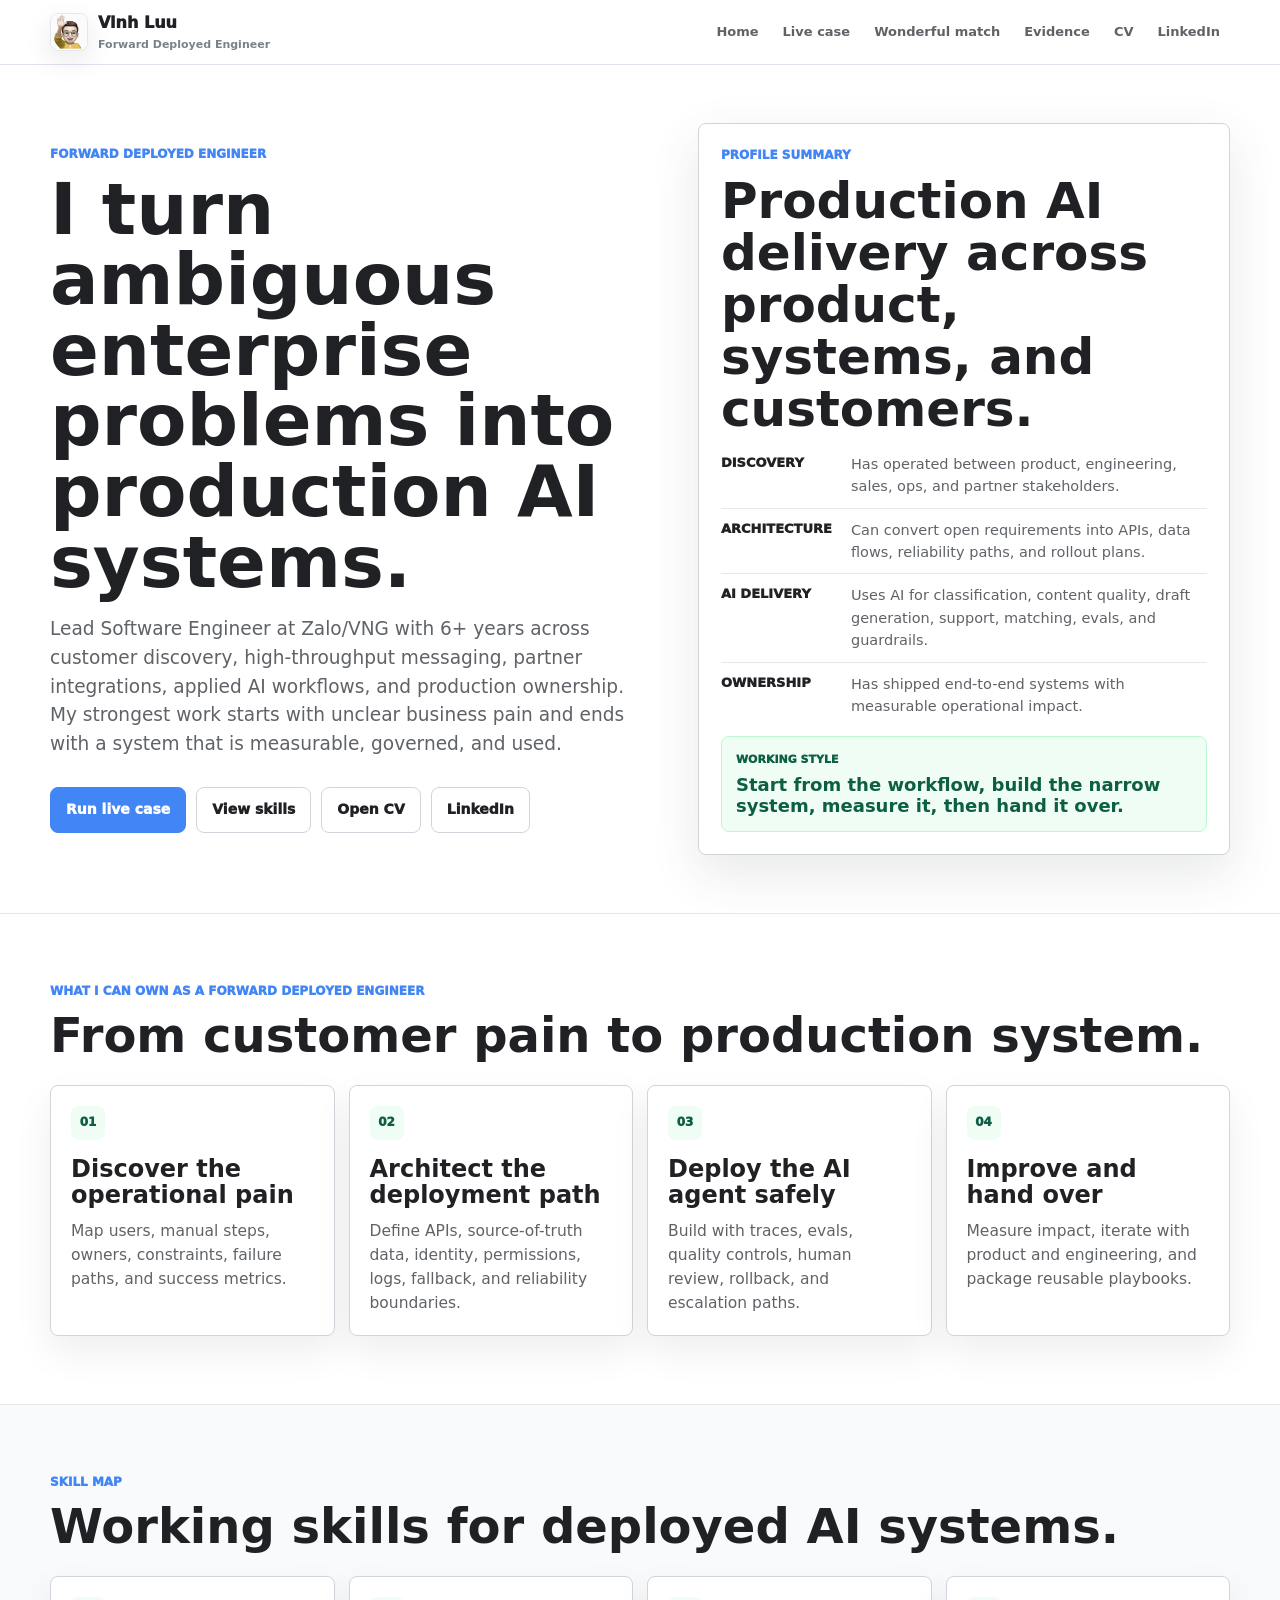
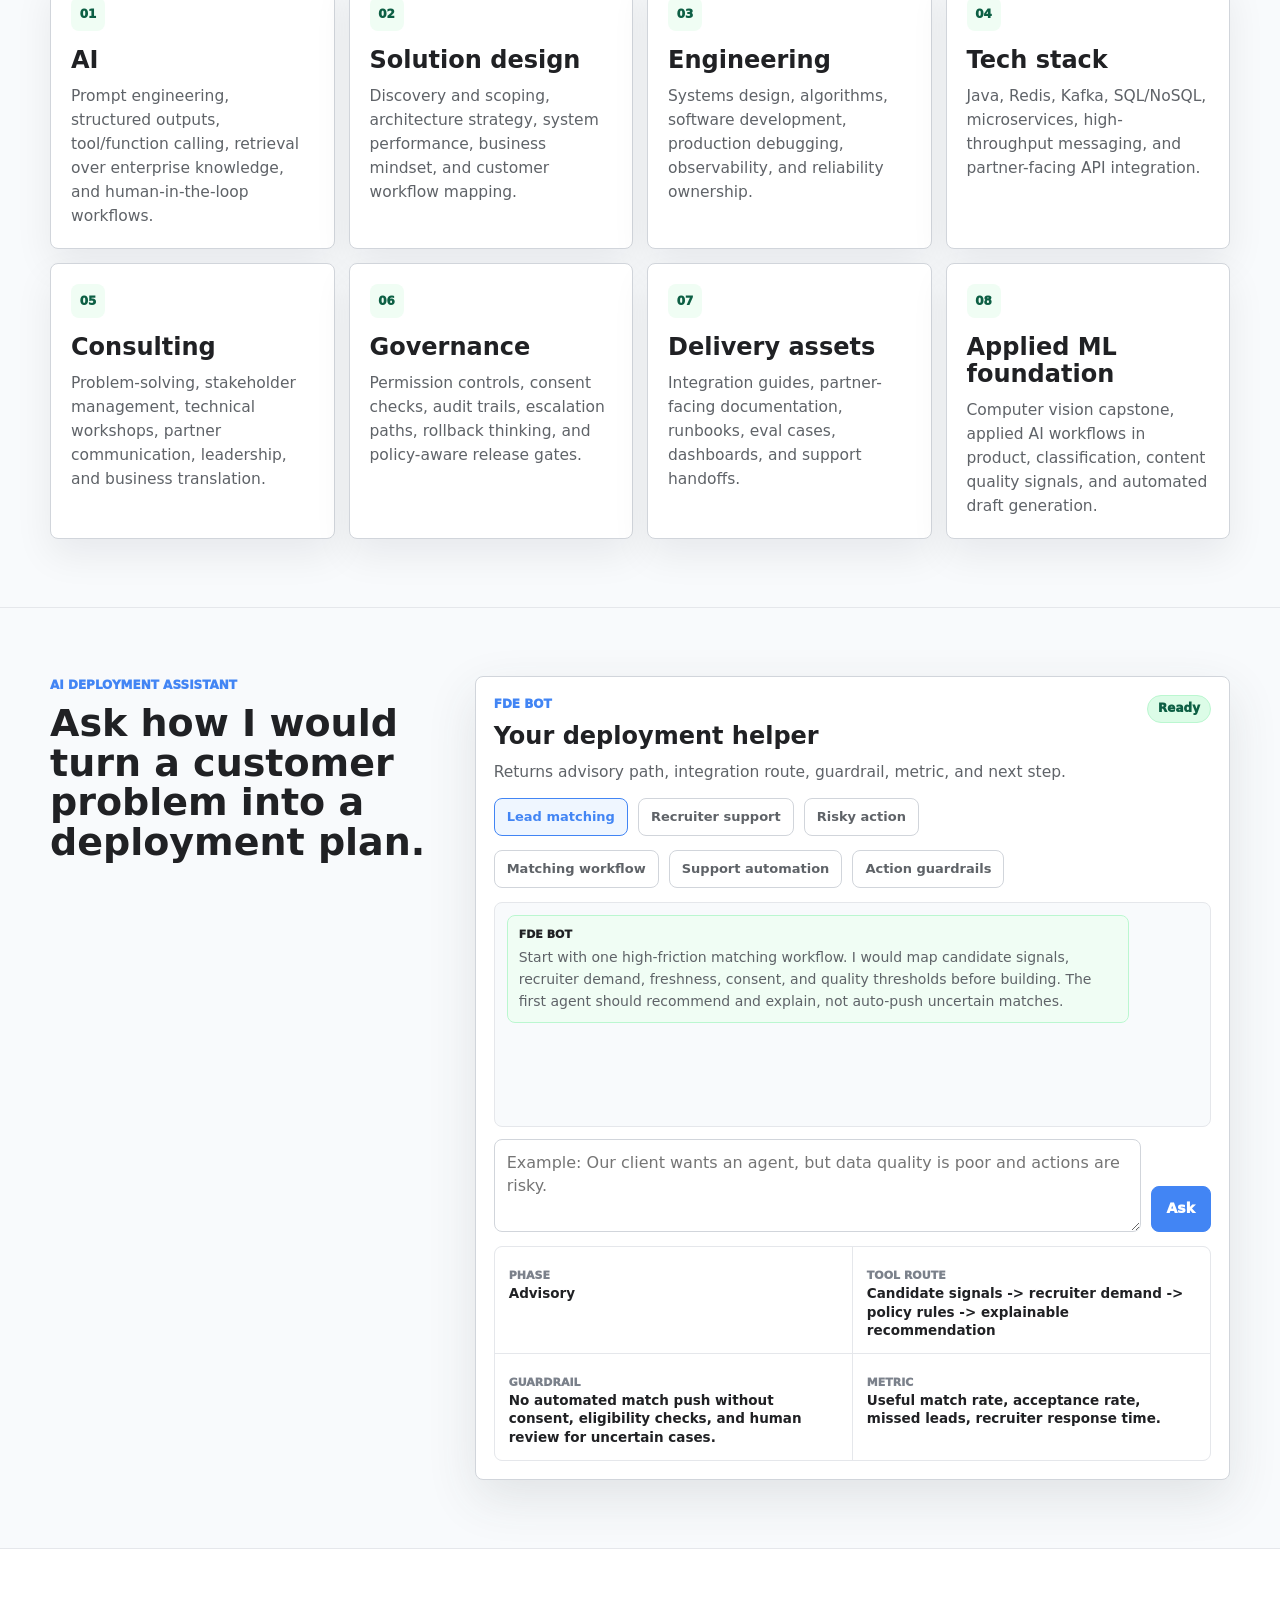
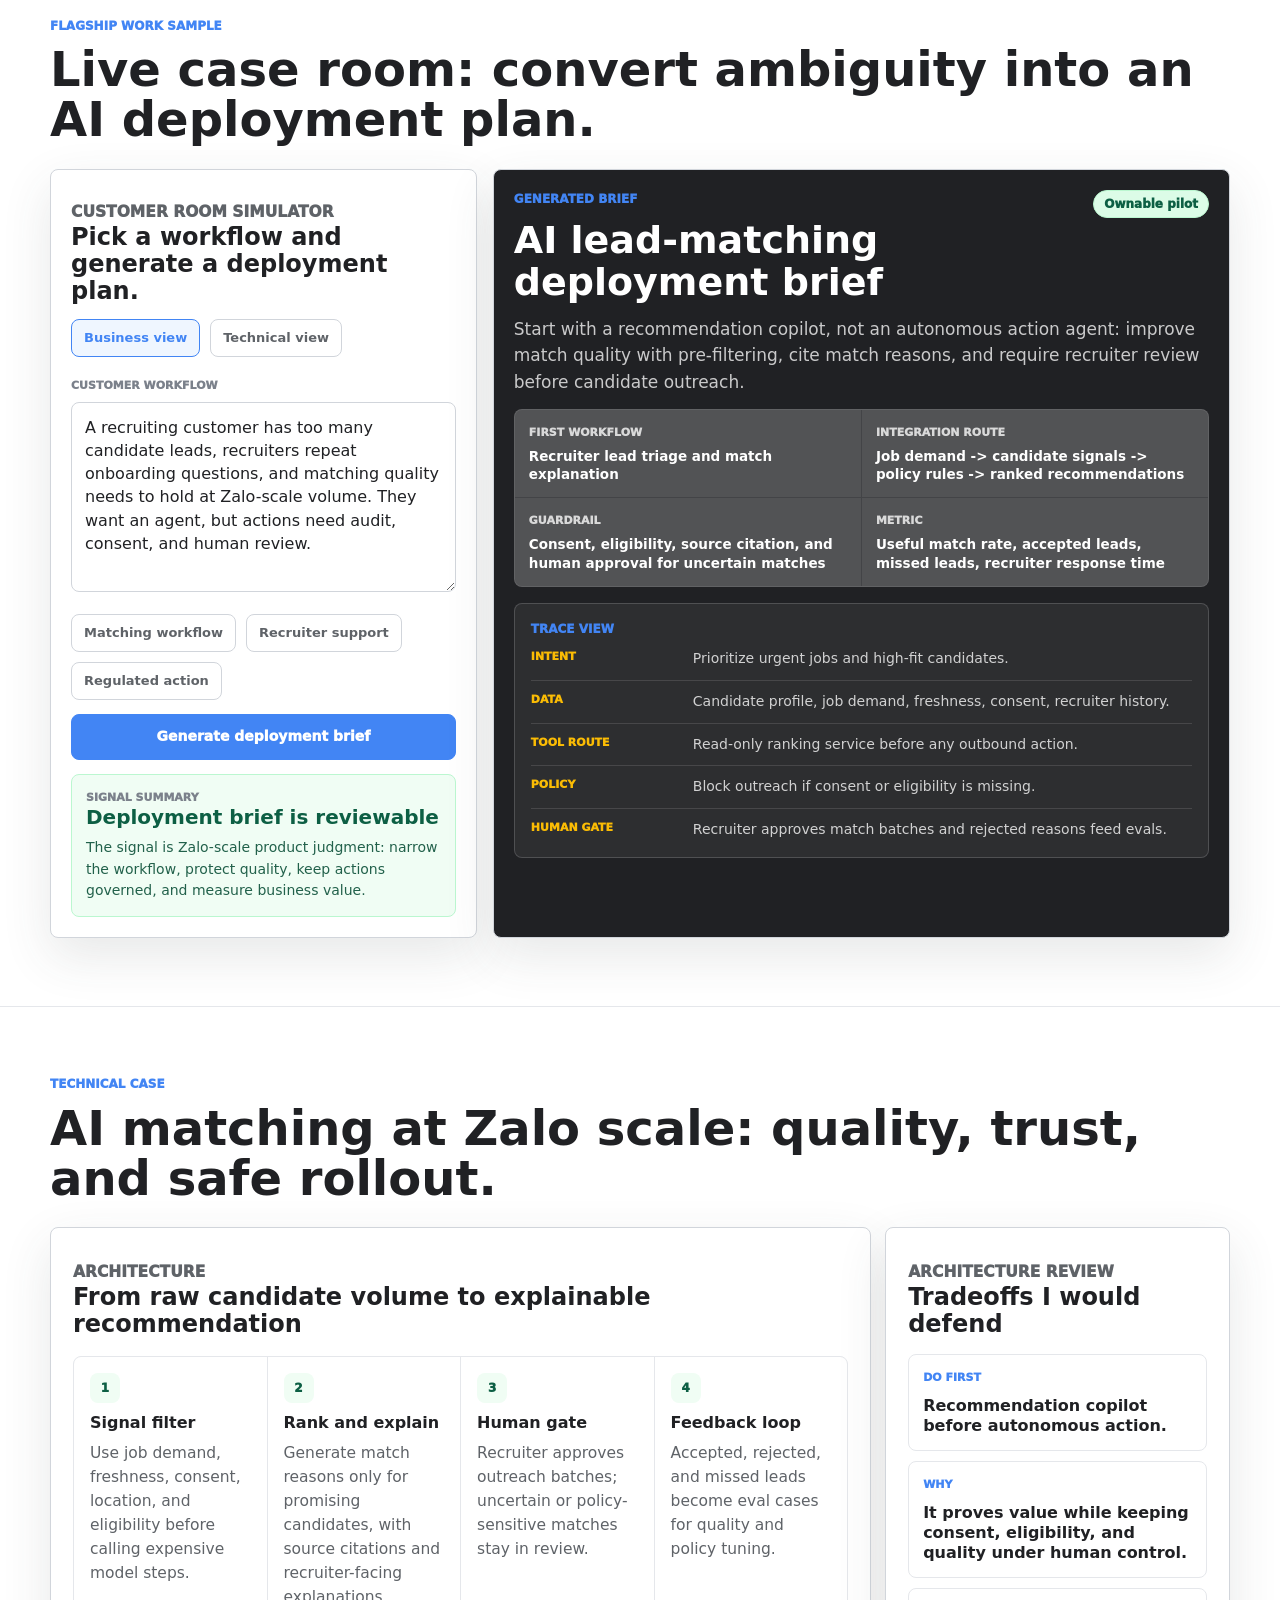
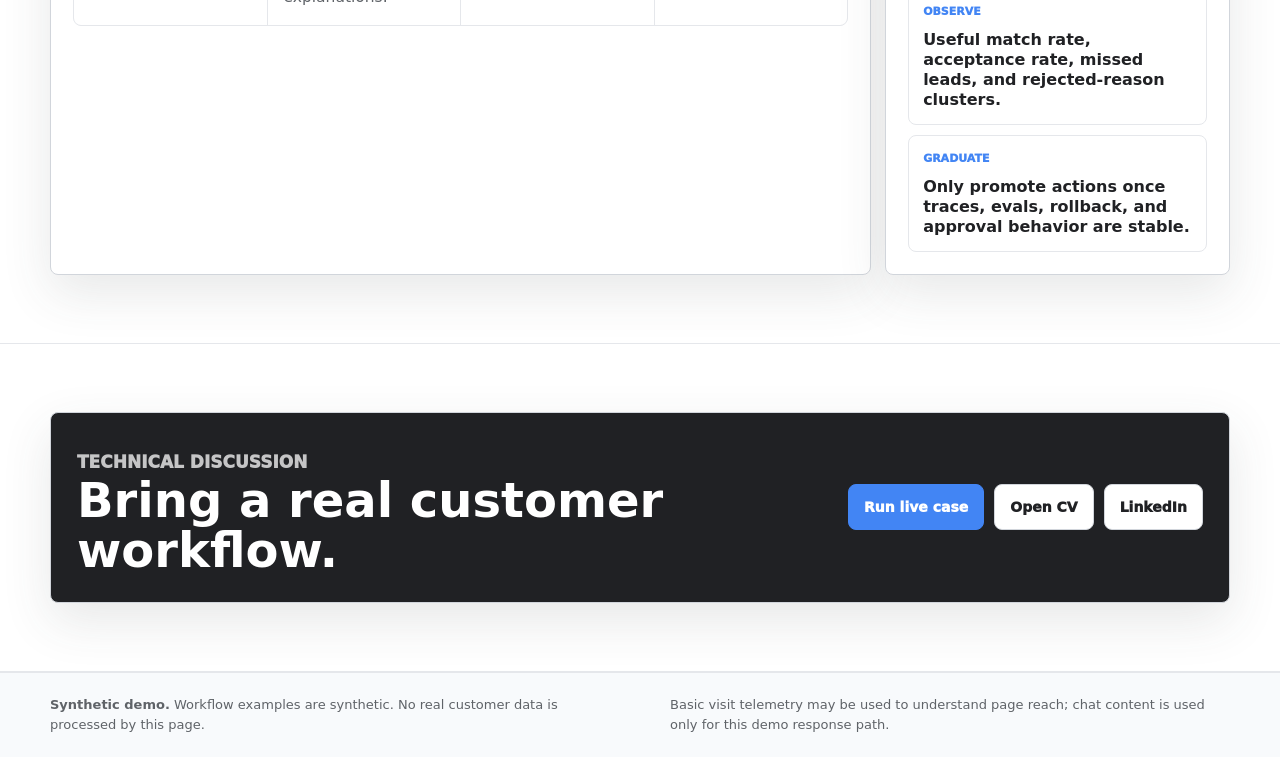
==== commit 371f0803: "feat(site): simplify FDE recruiter profile" ====
--- a/index.html
+++ b/index.html
@@ -8,7 +8,7 @@
   <link rel="icon" href="/favicon.ico" sizes="32x32">
   <link rel="icon" href="/assets/favicon.png" type="image/png">
   <link rel="apple-touch-icon" href="/assets/apple-touch-icon.png">
-  <link rel="stylesheet" href="/assets/fde-workbench.css?v=20260724g">
+  <link rel="stylesheet" href="/assets/fde-workbench.css?v=20260724i">
 </head>
 <body data-visit-beacon>
   <header class="topbar">
@@ -41,16 +41,9 @@
           </p>
           <div class="hero-actions">
             <a class="button primary" href="#workbench">Run live case</a>
-            <a class="button" href="#role-match">See role match</a>
+            <a class="button" href="#skill-map">View skills</a>
             <a class="button" href="/output/pdf/VinhLuu_Forward_Deploy_Engineer.pdf">Open CV</a>
             <a class="button" href="https://www.linkedin.com/in/vinhluulinked/" target="_blank" rel="noreferrer">LinkedIn</a>
-          </div>
-          <div class="proof-metrics" aria-label="Profile proof metrics">
-            <div><strong>Lead SWE</strong><span>Zalo/VNG product systems</span></div>
-            <div><strong>Millions</strong><span>daily business messages</span></div>
-            <div><strong>30M+</strong><span>trust and safety user surface</span></div>
-            <div><strong>30%</strong><span>Ops overhead reduction</span></div>
-            <div><strong>40%</strong><span>Partner onboarding faster</span></div>
           </div>
         </div>
 
@@ -77,34 +70,27 @@
           <p class="kicker">What I can own as a Forward Deployed Engineer</p>
           <h2>From customer pain to production system.</h2>
         </div>
-        <p class="lead">
-          The role turns ambiguous requirements into systems that work inside the customer's environment.
-        </p>
       </div>
       <div class="shell capability-grid">
         <article class="capability-card">
           <span>01</span>
           <h3>Discover the operational pain</h3>
-          <p>Interview users, map manual steps, identify owners, constraints, failure paths, and the metric that makes the pilot worth funding.</p>
-          <b>Output: discovery brief</b>
+          <p>Map users, manual steps, owners, constraints, failure paths, and success metrics.</p>
         </article>
         <article class="capability-card">
           <span>02</span>
           <h3>Architect the deployment path</h3>
-          <p>Define API contracts, source-of-truth data, identity, permission, logging, fallback, and reliability boundaries before building.</p>
-          <b>Output: system architecture</b>
+          <p>Define APIs, source-of-truth data, identity, permissions, logs, fallback, and reliability boundaries.</p>
         </article>
         <article class="capability-card">
           <span>03</span>
           <h3>Deploy the AI agent safely</h3>
-          <p>Build with traces, eval cases, quality controls, human review, rollback, and clear escalation for uncertain or risky actions.</p>
-          <b>Output: production pilot</b>
+          <p>Build with traces, evals, quality controls, human review, rollback, and escalation paths.</p>
         </article>
         <article class="capability-card">
           <span>04</span>
           <h3>Improve and hand over</h3>
-          <p>Track real-world data, measure impact, iterate with product and engineering, and package reusable playbooks for the next deployment.</p>
-          <b>Output: reusable framework</b>
+          <p>Measure impact, iterate with product and engineering, and package reusable playbooks.</p>
         </article>
       </div>
     </section>
@@ -115,50 +101,47 @@
           <p class="kicker">Skill map</p>
           <h2>Working skills for deployed AI systems.</h2>
         </div>
-        <p class="lead">
-          Condensed from the CV and role materials: the skills that matter when an AI agent has to run inside a customer's real workflow.
-        </p>
       </div>
       <div class="shell skill-grid">
         <article class="skill-card">
           <span>01</span>
-          <h3>Customer discovery and scoping</h3>
-          <p>Run workshops, identify operational pain, define the first useful workflow, and agree on the metric that proves value.</p>
+          <h3>AI</h3>
+          <p>Prompt engineering, structured outputs, tool/function calling, retrieval over enterprise knowledge, and human-in-the-loop workflows.</p>
         </article>
         <article class="skill-card">
           <span>02</span>
-          <h3>Solution architecture</h3>
-          <p>Design APIs, data contracts, auth boundaries, reliability paths, rollout plans, and the operating model around the system.</p>
+          <h3>Solution design</h3>
+          <p>Discovery and scoping, architecture strategy, system performance, business mindset, and customer workflow mapping.</p>
         </article>
         <article class="skill-card">
           <span>03</span>
-          <h3>Enterprise integration</h3>
-          <p>Work across partner systems, legacy stacks, messaging platforms, troubleshooting sessions, and production API handoffs.</p>
+          <h3>Engineering</h3>
+          <p>Systems design, algorithms, software development, production debugging, observability, and reliability ownership.</p>
         </article>
         <article class="skill-card">
           <span>04</span>
-          <h3>AI workflow delivery</h3>
-          <p>Use structured outputs, retrieval, tool calls, classification, generation, evaluation loops, and human review where needed.</p>
+          <h3>Tech stack</h3>
+          <p>Java, Redis, Kafka, SQL/NoSQL, microservices, high-throughput messaging, and partner-facing API integration.</p>
         </article>
         <article class="skill-card">
           <span>05</span>
-          <h3>Production operations</h3>
-          <p>Own observability, performance tuning, back-pressure, graceful degradation, incident learning, and continuous improvement.</p>
+          <h3>Consulting</h3>
+          <p>Problem-solving, stakeholder management, technical workshops, partner communication, leadership, and business translation.</p>
         </article>
         <article class="skill-card">
           <span>06</span>
-          <h3>Governance and safety</h3>
-          <p>Apply permission controls, consent checks, audit trails, escalation paths, rollback thinking, and policy-aware release gates.</p>
+          <h3>Governance</h3>
+          <p>Permission controls, consent checks, audit trails, escalation paths, rollback thinking, and policy-aware release gates.</p>
         </article>
         <article class="skill-card">
           <span>07</span>
-          <h3>Business translation</h3>
-          <p>Turn technical constraints into product, sales, operations, and partner language so the implementation has business ownership.</p>
+          <h3>Delivery assets</h3>
+          <p>Integration guides, partner-facing documentation, runbooks, eval cases, dashboards, and support handoffs.</p>
         </article>
         <article class="skill-card">
           <span>08</span>
-          <h3>Reusable delivery assets</h3>
-          <p>Package runbooks, integration guides, eval cases, dashboards, support handoffs, and patterns for the next engagement.</p>
+          <h3>Applied ML foundation</h3>
+          <p>Computer vision capstone, applied AI workflows in product, classification, content quality signals, and automated draft generation.</p>
         </article>
       </div>
     </section>
@@ -170,7 +153,6 @@
             <p class="kicker">AI deployment assistant</p>
             <h2>Ask how I would turn a customer problem into a deployment plan.</h2>
           </div>
-          <p class="lead">This is a role simulation: clarify the problem, map systems, set guardrails, define metrics, and propose the next deployment step.</p>
         </div>
 
         <aside class="bot-card" data-chatbot aria-label="FDE Bot">
@@ -182,8 +164,7 @@
             <span class="status" data-chat-status>Ready</span>
           </div>
           <p class="bot-intro">
-            Use a messy enterprise workflow. The response is structured around advisory, implementation,
-            platform ownership, integration route, guardrail, metric, and next step.
+            Returns advisory path, integration route, guardrail, metric, and next step.
           </p>
           <div class="segmented" aria-label="Demo scenarios">
             <button class="is-active" type="button" data-scenario-choice="matching">Lead matching</button>
@@ -217,10 +198,6 @@
           <p class="kicker">Flagship work sample</p>
           <h2>Live case room: convert ambiguity into an AI deployment plan.</h2>
         </div>
-        <p class="lead">
-          Change the workflow, generate the plan, then inspect how it handles systems, risk, evals, rollout,
-          and customer ownership.
-        </p>
       </div>
 
       <div class="shell planner-grid" data-planner>
@@ -289,37 +266,12 @@
       </div>
     </section>
 
-    <section class="band">
-      <div class="shell proof-lab-grid single-proof">
-        <article class="panel eval-lab">
-          <div class="section-head compact-head">
-            <div>
-              <p class="kicker">Eval harness</p>
-              <h2>What I would test before launch.</h2>
-            </div>
-            <p class="lead">Enterprise agents need release gates: quality, safety, auditability, and escalation behavior.</p>
-          </div>
-
-          <div class="eval-table" aria-label="Agent eval cases">
-            <div><span>Safe recommendation</span><strong>Agent explains match reasons and asks recruiter to approve.</strong><b>Pass</b></div>
-            <div><span>Missing consent</span><strong>Agent refuses outreach and asks for consent source.</strong><b>Pass</b></div>
-            <div><span>Broad prompt</span><strong>Agent retrieves and filters candidates before generation.</strong><b>Pass</b></div>
-            <div><span>Ambiguous policy</span><strong>Agent escalates to owner instead of inventing rule.</strong><b>Pass</b></div>
-          </div>
-        </article>
-      </div>
-    </section>
-
     <section id="technical-case">
       <div class="shell section-head">
         <div>
           <p class="kicker">Technical case</p>
           <h2>AI matching at Zalo scale: quality, trust, and safe rollout.</h2>
         </div>
-        <p class="lead">
-          The technical judgment is to filter before generation, evaluate useful matches,
-          expose traces, and release behind human approval.
-        </p>
       </div>
       <div class="shell case-layout">
         <article class="panel case-study">
@@ -345,83 +297,11 @@
       </div>
     </section>
 
-    <section class="band" id="role-match">
-      <div class="shell section-head">
-        <div>
-          <p class="kicker">Wonderful match</p>
-          <h2>Role attributes matched to evidence.</h2>
-        </div>
-        <p class="lead">
-          Based on the Forward Deployed Engineer JD: customer discovery, scalable architecture, AI agents inside real workflows,
-          production ownership, measurable impact, and reusable delivery practices.
-        </p>
-      </div>
-      <div class="shell proof-matrix">
-        <article>
-          <span>JD attribute</span>
-          <strong>Engage enterprise customers and uncover operational pain.</strong>
-          <p>Evidence: partner discovery, integration workshops, and cross-functional work with Sales, Ops, Product, and Finance.</p>
-          <a href="/why-me.html">Evidence story</a>
-        </article>
-        <article>
-          <span>JD attribute</span>
-          <strong>Convert open-ended requirements into scalable architecture.</strong>
-          <p>Evidence: business messaging pipelines, microservice migration, API design, performance tuning, and reliability ownership.</p>
-          <a href="#technical-case">Technical case</a>
-        </article>
-        <article>
-          <span>JD attribute</span>
-          <strong>Build AI-powered agents that integrate with workflows.</strong>
-          <p>Evidence: AI classification, content quality signals, automated draft generation, KB-backed support, and matching workflow design.</p>
-          <a href="#bot">Ask the bot</a>
-        </article>
-        <article>
-          <span>JD attribute</span>
-          <strong>Own production outcomes and continuous improvement.</strong>
-          <p>Evidence: end-to-end go-live delivery, 30% operational overhead reduction, 40% onboarding improvement, and eval-driven iteration.</p>
-          <a href="#skill-map">Skill map</a>
-        </article>
-      </div>
-    </section>
-
-    <section>
-      <div class="shell section-head">
-        <div>
-          <p class="kicker">Supporting material</p>
-          <h2>Evidence package.</h2>
-        </div>
-        <p class="lead">
-          Supporting pages keep the homepage concise while preserving role alignment, structured evidence, and the latest CV.
-        </p>
-      </div>
-      <div class="shell proof-grid">
-        <a class="proof-card" href="/why-wonderful.html">
-          <h3>Wonderful match</h3>
-          <p>How my attributes map to the company's enterprise AI platform, local deployment model, governance needs, and Vietnam expansion.</p>
-          <span>Role alignment</span>
-        </a>
-        <a class="proof-card" href="/why-me.html">
-          <h3>Evidence stories</h3>
-          <p>STAR proof for enterprise solutioning, AI workflow delivery, partner integration, production reliability, and team leadership.</p>
-          <span>STAR evidence</span>
-        </a>
-        <a class="proof-card" href="/output/pdf/VinhLuu_Forward_Deploy_Engineer.pdf">
-          <h3>CV</h3>
-          <p>The updated Forward Deployed Engineer CV with solutioning, partner integration, applied AI, and production ownership evidence.</p>
-          <span>Downloadable PDF</span>
-        </a>
-      </div>
-    </section>
-
     <section class="cta-band">
       <div class="shell cta-panel">
         <div>
           <p class="kicker">Technical discussion</p>
           <h2>Bring a real customer workflow.</h2>
-          <p>
-            I will turn it into discovery questions, architecture assumptions, integration boundaries, agent guardrails,
-            eval cases, rollout plan, and the metric that proves business value.
-          </p>
         </div>
         <div class="cta-actions">
           <a class="button primary" href="#workbench">Run live case</a>
@@ -439,6 +319,6 @@
     </div>
   </footer>
 
-  <script src="/assets/fde-workbench.js?v=20260724g"></script>
+  <script src="/assets/fde-workbench.js?v=20260724i"></script>
 </body>
 </html>
--- a/assets/fde-workbench.css
+++ b/assets/fde-workbench.css
@@ -284,31 +284,12 @@
   background: #2f6fe4;
 }
 
-.proof-metrics {
-  display: grid;
-  grid-template-columns: repeat(5, minmax(0, 1fr));
-  gap: 1px;
-  margin-top: 28px;
-  border: 1px solid var(--line);
-  border-radius: 8px;
-  background: var(--line);
-  overflow: hidden;
-}
-
-.proof-metrics div,
 .readout div,
 .mini-result div {
   padding: 14px;
   background: #fff;
 }
 
-.proof-metrics strong {
-  display: block;
-  font-size: 22px;
-  line-height: 1;
-}
-
-.proof-metrics span,
 .readout span,
 .mini-result span {
   display: block;
@@ -576,26 +557,16 @@
 }
 
 .section-head {
-  display: grid;
-  grid-template-columns: minmax(0, 0.78fr) minmax(280px, 0.48fr);
-  gap: 36px;
-  align-items: end;
+  display: block;
   margin-bottom: 24px;
 }
 
 .section-head.compact-head {
-  grid-template-columns: minmax(0, 1fr);
-  gap: 12px;
   margin-bottom: 18px;
 }
 
 .section-head.compact-head h2 {
   font-size: clamp(26px, 3vw, 38px);
-}
-
-.section-head.compact-head .lead {
-  margin-top: 0;
-  font-size: 16px;
 }
 
 .tool-grid,
@@ -711,7 +682,6 @@
 
 .review-verdict span,
 .brief-grid span,
-.eval-table span,
 .trace-list strong {
   display: block;
   color: var(--muted);
@@ -821,17 +791,11 @@
   font-size: 14px;
 }
 
-.proof-lab-grid {
-  grid-template-columns: minmax(0, 1fr);
-  align-items: start;
-}
-
 .case-layout {
   grid-template-columns: minmax(0, 1fr) minmax(340px, 0.42fr);
   align-items: stretch;
 }
 
-.eval-lab,
 .case-study {
   padding: 22px;
 }
@@ -897,39 +861,6 @@
   font-size: 11px;
   font-weight: 1000;
   text-transform: uppercase;
-}
-
-.eval-table {
-  display: grid;
-  gap: 10px;
-}
-
-.eval-table div {
-  display: grid;
-  grid-template-columns: minmax(120px, 0.34fr) minmax(0, 1fr) auto;
-  gap: 12px;
-  align-items: center;
-  border: 1px solid var(--line);
-  border-radius: 8px;
-  padding: 12px;
-  background: #fff;
-}
-
-.eval-table strong {
-  color: var(--ink);
-  font-size: 14px;
-  line-height: 1.35;
-}
-
-.eval-table b {
-  min-height: 28px;
-  display: inline-flex;
-  align-items: center;
-  border-radius: 999px;
-  padding: 0 10px;
-  color: #0d5f44;
-  background: #dcfce7;
-  font-size: 12px;
 }
 
 .proof-matrix {
@@ -1060,22 +991,6 @@
 .footer-inner p {
   max-width: 560px;
   margin: 0;
-}
-
-.page-note {
-  border-left: 4px solid var(--blue);
-  padding: 18px 0 18px 18px;
-}
-
-.page-note strong {
-  display: block;
-  font-size: 24px;
-  line-height: 1.15;
-}
-
-.page-note p {
-  margin: 10px 0 0;
-  color: var(--body);
 }
 
 .diagnostic-card,
@@ -1155,13 +1070,11 @@
   .step-grid,
   .stat-grid,
   .planner-grid,
-  .proof-lab-grid,
   .bot-demo-grid {
     grid-template-columns: repeat(2, minmax(0, 1fr));
   }
 
   .planner-grid,
-  .proof-lab-grid,
   .bot-demo-grid {
     grid-template-columns: 1fr;
   }
@@ -1207,7 +1120,6 @@
     padding: 46px 0;
   }
 
-  .proof-metrics,
   .readout,
   .mini-result,
   .brief-grid,
@@ -1224,8 +1136,7 @@
   .step-grid,
   .stat-grid,
   .chat-form,
-  .trace-list li,
-  .eval-table div {
+  .trace-list li {
     grid-template-columns: 1fr;
   }
 
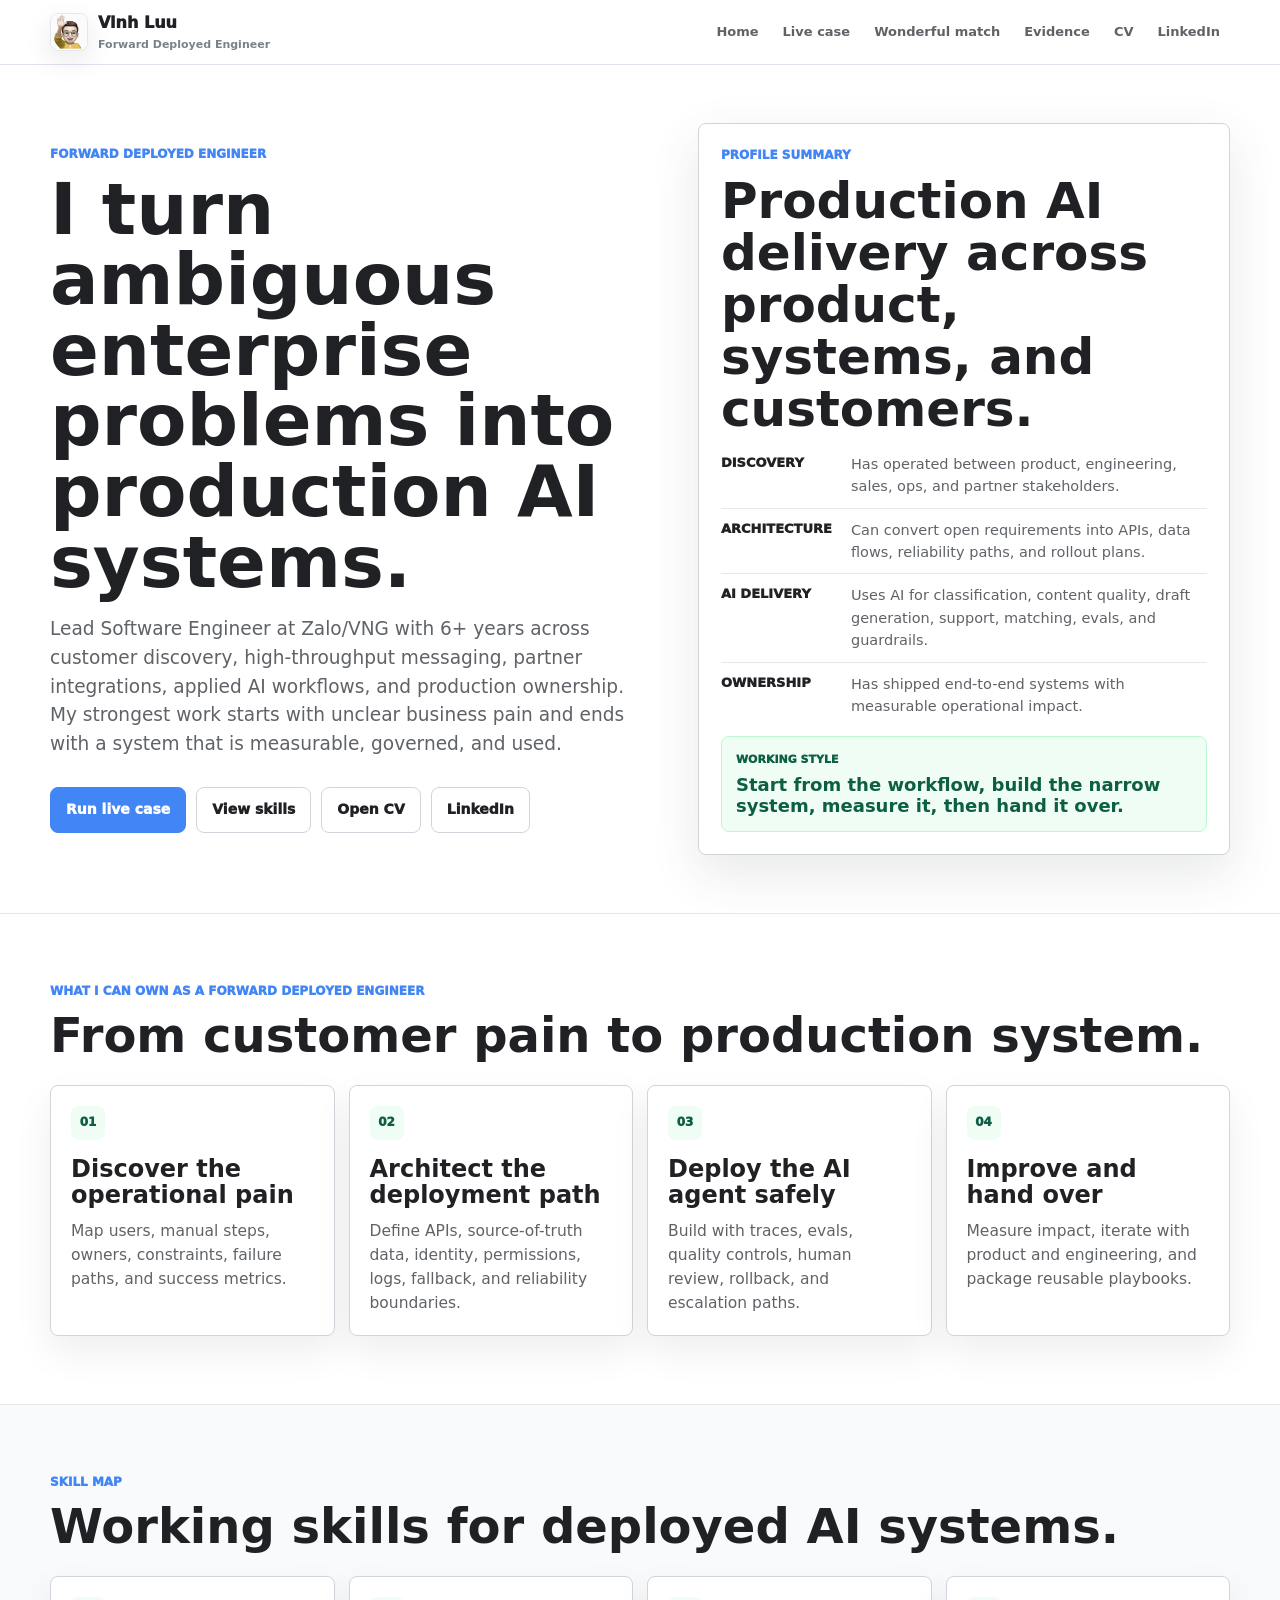
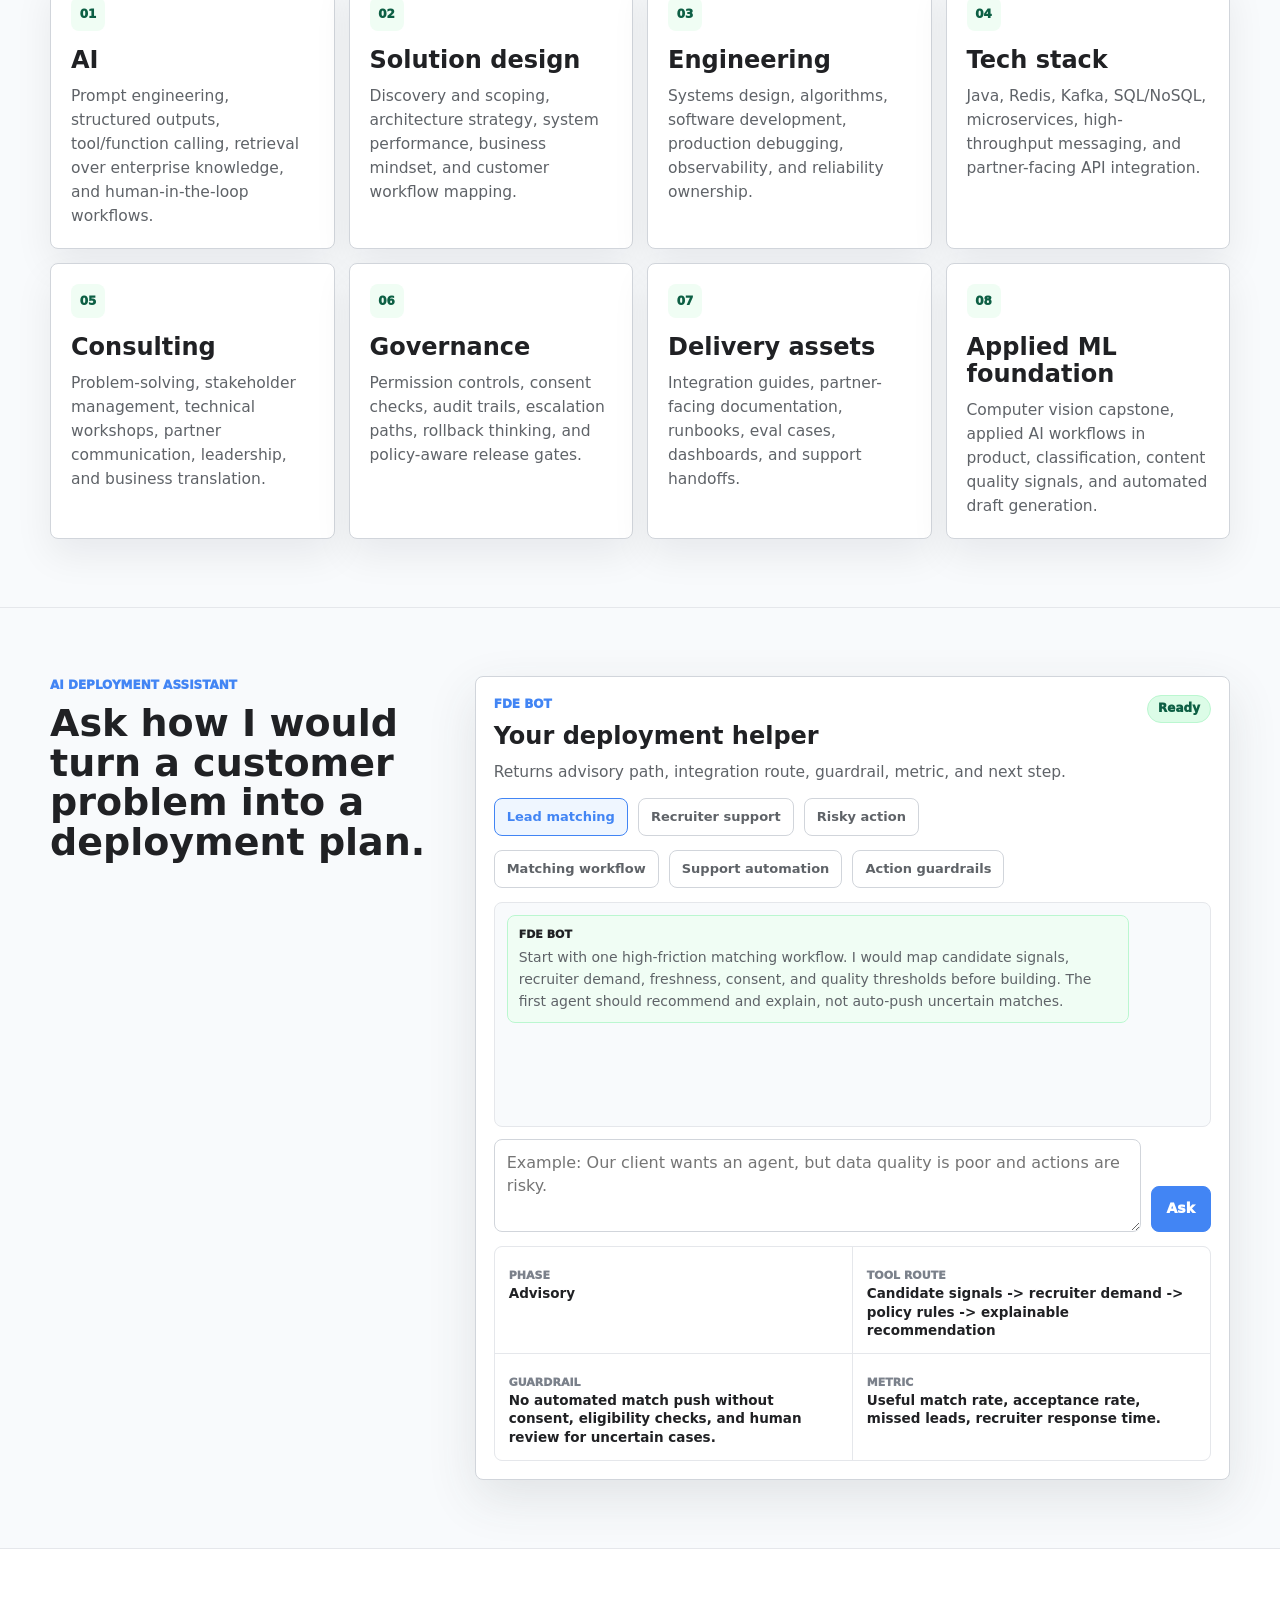
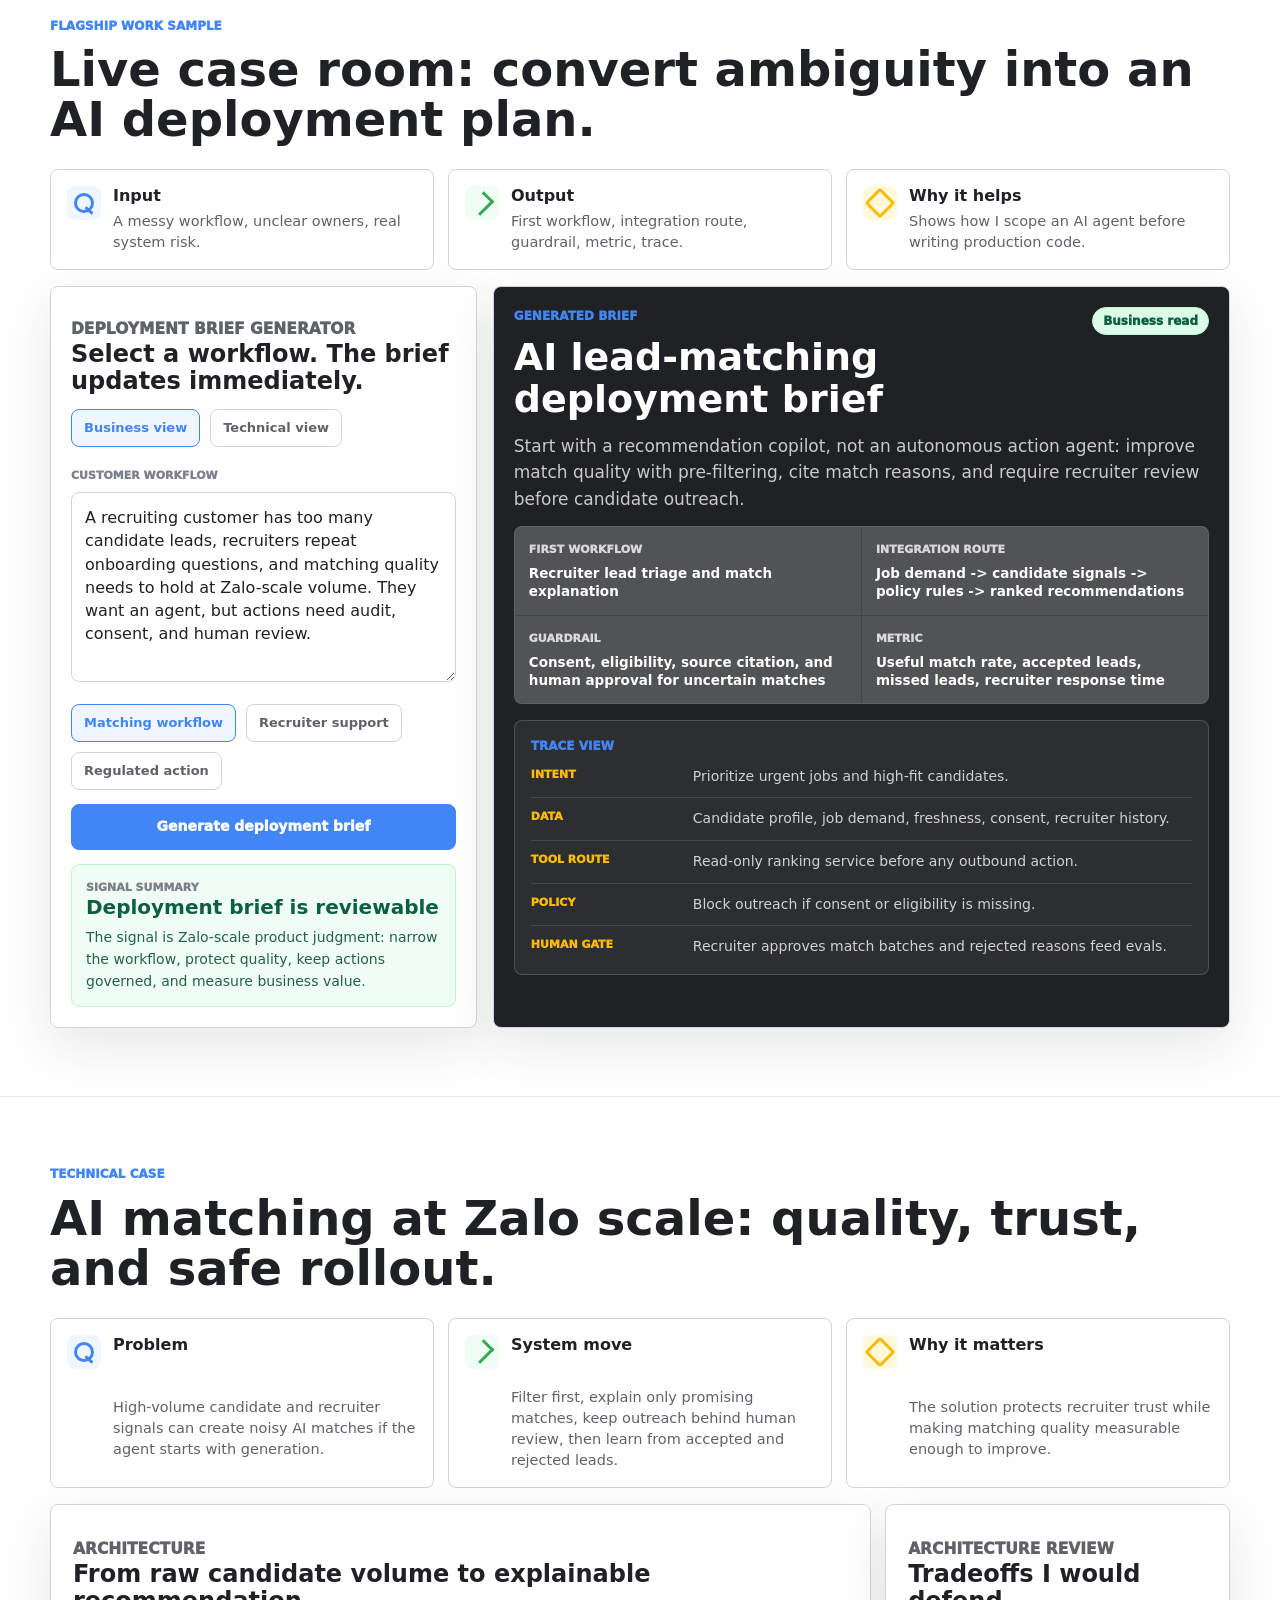
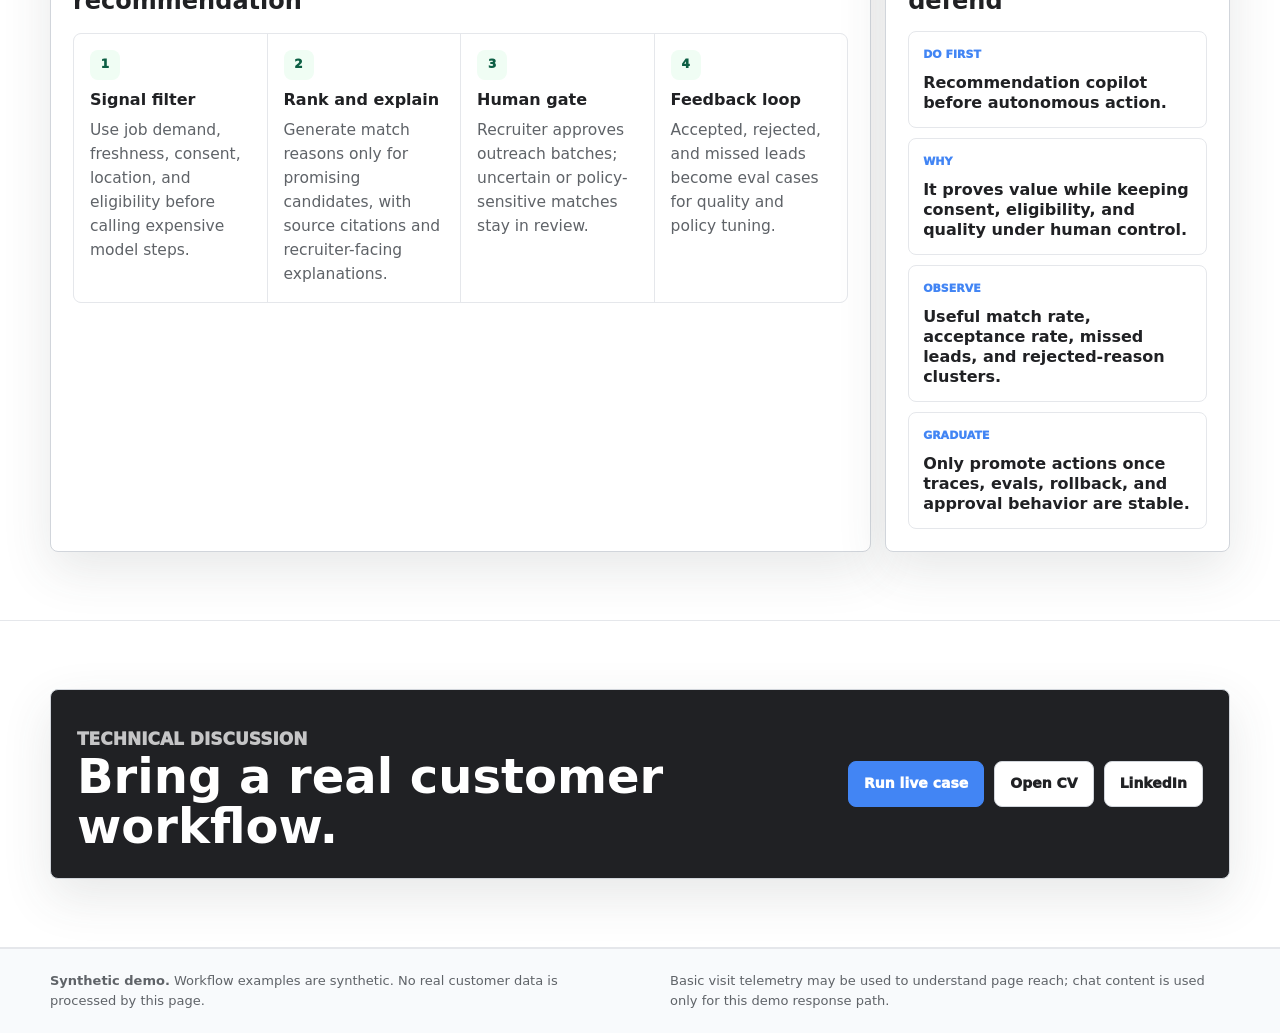
==== commit 1a2c5298: "feat(site): clarify FDE proof demos" ====
--- a/index.html
+++ b/index.html
@@ -8,7 +8,7 @@
   <link rel="icon" href="/favicon.ico" sizes="32x32">
   <link rel="icon" href="/assets/favicon.png" type="image/png">
   <link rel="apple-touch-icon" href="/assets/apple-touch-icon.png">
-  <link rel="stylesheet" href="/assets/fde-workbench.css?v=20260724i">
+  <link rel="stylesheet" href="/assets/fde-workbench.css?v=20260724j">
 </head>
 <body data-visit-beacon>
   <header class="topbar">
@@ -167,9 +167,9 @@
             Returns advisory path, integration route, guardrail, metric, and next step.
           </p>
           <div class="segmented" aria-label="Demo scenarios">
-            <button class="is-active" type="button" data-scenario-choice="matching">Lead matching</button>
-            <button type="button" data-scenario-choice="support">Recruiter support</button>
-            <button type="button" data-scenario-choice="card">Risky action</button>
+            <button class="is-active" type="button" data-scenario-choice="matching" aria-pressed="true">Lead matching</button>
+            <button type="button" data-scenario-choice="support" aria-pressed="false">Recruiter support</button>
+            <button type="button" data-scenario-choice="card" aria-pressed="false">Risky action</button>
           </div>
           <div class="prompt-row" aria-label="Sample prompts">
             <button type="button" data-prompt="A recruiter has too many candidate leads and wants AI to match candidates to urgent jobs with quality controls. What would you automate first?">Matching workflow</button>
@@ -200,26 +200,50 @@
         </div>
       </div>
 
+      <div class="shell project-brief" aria-label="Live case project brief">
+        <article>
+          <span class="mini-icon icon-input" aria-hidden="true"></span>
+          <div>
+            <strong>Input</strong>
+            <p>A messy workflow, unclear owners, real system risk.</p>
+          </div>
+        </article>
+        <article>
+          <span class="mini-icon icon-output" aria-hidden="true"></span>
+          <div>
+            <strong>Output</strong>
+            <p>First workflow, integration route, guardrail, metric, trace.</p>
+          </div>
+        </article>
+        <article>
+          <span class="mini-icon icon-value" aria-hidden="true"></span>
+          <div>
+            <strong>Why it helps</strong>
+            <p>Shows how I scope an AI agent before writing production code.</p>
+          </div>
+        </article>
+      </div>
+
       <div class="shell planner-grid" data-planner>
         <div class="planner-input panel">
           <div class="bot-head">
             <div>
-              <p class="kicker">Customer room simulator</p>
-              <h3>Pick a workflow and generate a deployment plan.</h3>
+              <p class="kicker">Deployment brief generator</p>
+              <h3>Select a workflow. The brief updates immediately.</h3>
             </div>
           </div>
           <div class="segmented" aria-label="Reviewer mode">
-            <button class="is-active" type="button" data-review-mode="recruiter">Business view</button>
-            <button type="button" data-review-mode="manager">Technical view</button>
+            <button class="is-active" type="button" data-review-mode="recruiter" aria-pressed="true">Business view</button>
+            <button type="button" data-review-mode="manager" aria-pressed="false">Technical view</button>
           </div>
 
           <label class="field-label" for="workflow-input">Customer workflow</label>
           <textarea id="workflow-input" data-plan-input rows="7">A recruiting customer has too many candidate leads, recruiters repeat onboarding questions, and matching quality needs to hold at Zalo-scale volume. They want an agent, but actions need audit, consent, and human review.</textarea>
 
           <div class="prompt-row" aria-label="Workflow samples">
-            <button type="button" data-workflow-sample="matching">Matching workflow</button>
-            <button type="button" data-workflow-sample="support">Recruiter support</button>
-            <button type="button" data-workflow-sample="regulated">Regulated action</button>
+            <button class="is-active" type="button" data-workflow-sample="matching" aria-pressed="true">Matching workflow</button>
+            <button type="button" data-workflow-sample="support" aria-pressed="false">Recruiter support</button>
+            <button type="button" data-workflow-sample="regulated" aria-pressed="false">Regulated action</button>
           </div>
 
           <button class="button primary wide-action" type="button" data-generate-plan>Generate deployment brief</button>
@@ -237,7 +261,7 @@
               <p class="kicker">Generated brief</p>
               <h3 data-brief-title>AI lead-matching deployment brief</h3>
             </div>
-            <span class="status">Ownable pilot</span>
+            <span class="status" data-brief-mode>Business read</span>
           </div>
 
           <p class="brief-summary" data-brief-summary>
@@ -273,6 +297,25 @@
           <h2>AI matching at Zalo scale: quality, trust, and safe rollout.</h2>
         </div>
       </div>
+
+      <div class="shell case-brief" aria-label="Zalo technical case brief">
+        <article>
+          <span class="mini-icon icon-input" aria-hidden="true"></span>
+          <strong>Problem</strong>
+          <p>High-volume candidate and recruiter signals can create noisy AI matches if the agent starts with generation.</p>
+        </article>
+        <article>
+          <span class="mini-icon icon-output" aria-hidden="true"></span>
+          <strong>System move</strong>
+          <p>Filter first, explain only promising matches, keep outreach behind human review, then learn from accepted and rejected leads.</p>
+        </article>
+        <article>
+          <span class="mini-icon icon-value" aria-hidden="true"></span>
+          <strong>Why it matters</strong>
+          <p>The solution protects recruiter trust while making matching quality measurable enough to improve.</p>
+        </article>
+      </div>
+
       <div class="shell case-layout">
         <article class="panel case-study">
           <p class="kicker">Architecture</p>
@@ -319,6 +362,6 @@
     </div>
   </footer>
 
-  <script src="/assets/fde-workbench.js?v=20260724i"></script>
+  <script src="/assets/fde-workbench.js?v=20260724j"></script>
 </body>
 </html>
--- a/assets/fde-workbench.css
+++ b/assets/fde-workbench.css
@@ -435,6 +435,7 @@
 }
 
 .segmented button.is-active,
+.prompt-row button.is-active,
 .option-row button.is-active,
 .tab-row button.is-active,
 .segmented button:hover,
@@ -642,6 +643,66 @@
   font-weight: 1000;
 }
 
+.mini-icon {
+  position: relative;
+  width: 34px;
+  height: 34px;
+  display: inline-flex;
+  align-items: center;
+  justify-content: center;
+  border-radius: 8px;
+  background: var(--blue-soft);
+}
+
+.mini-icon::before,
+.mini-icon::after {
+  content: "";
+  position: absolute;
+  display: block;
+}
+
+.icon-input::before {
+  width: 14px;
+  height: 14px;
+  border: 3px solid var(--blue);
+  border-radius: 999px;
+}
+
+.icon-input::after {
+  right: 7px;
+  bottom: 8px;
+  width: 10px;
+  height: 3px;
+  border-radius: 999px;
+  background: var(--blue);
+  transform: rotate(42deg);
+}
+
+.icon-output {
+  background: var(--green-soft);
+}
+
+.icon-output::before {
+  width: 17px;
+  height: 12px;
+  border: 3px solid var(--green);
+  border-top: 0;
+  border-left: 0;
+  transform: rotate(-45deg);
+}
+
+.icon-value {
+  background: var(--yellow-soft);
+}
+
+.icon-value::before {
+  width: 16px;
+  height: 16px;
+  border: 3px solid var(--yellow);
+  border-radius: 3px;
+  transform: rotate(45deg);
+}
+
 .bot-demo-grid {
   display: grid;
   grid-template-columns: minmax(280px, 0.42fr) minmax(0, 0.78fr);
@@ -654,6 +715,58 @@
   grid-template-columns: minmax(320px, 0.44fr) minmax(0, 0.76fr);
   gap: 16px;
   align-items: stretch;
+}
+
+.project-brief,
+.case-brief,
+.mission-grid {
+  display: grid;
+  grid-template-columns: repeat(3, minmax(0, 1fr));
+  gap: 14px;
+}
+
+.project-brief,
+.case-brief {
+  margin-bottom: 16px;
+}
+
+.project-brief article,
+.case-brief article,
+.mission-grid article {
+  min-width: 0;
+  display: grid;
+  grid-template-columns: 34px minmax(0, 1fr);
+  gap: 12px;
+  align-items: start;
+  border: 1px solid var(--line-strong);
+  border-radius: 8px;
+  padding: 16px;
+  background: #fff;
+}
+
+.project-brief strong,
+.case-brief strong,
+.mission-grid strong {
+  display: block;
+  color: var(--ink);
+  font-size: 16px;
+  line-height: 1.2;
+}
+
+.case-brief strong,
+.case-brief p,
+.mission-grid strong,
+.mission-grid p {
+  grid-column: 2;
+}
+
+.project-brief p,
+.case-brief p,
+.mission-grid p {
+  margin: 6px 0 0;
+  color: var(--body);
+  font-size: 14.5px;
+  line-height: 1.45;
 }
 
 .planner-input {
@@ -906,6 +1019,148 @@
   color: var(--blue);
   font-size: 13px;
   font-weight: 1000;
+}
+
+.mission-panel {
+  display: grid;
+  gap: 24px;
+}
+
+.mission-panel h2 {
+  max-width: 780px;
+}
+
+.practice-stack {
+  display: grid;
+  gap: 18px;
+}
+
+.practice-section {
+  min-width: 0;
+  display: grid;
+  grid-template-columns: minmax(0, 0.9fr) minmax(340px, 0.52fr);
+  gap: 20px;
+  align-items: stretch;
+  border: 1px solid var(--line-strong);
+  border-radius: 8px;
+  padding: 22px;
+  background: #fff;
+  box-shadow: 0 16px 38px rgba(18, 19, 26, 0.07);
+}
+
+.story-label {
+  display: inline-flex;
+  margin-bottom: 10px;
+  color: var(--blue);
+  font-size: 11px;
+  font-weight: 1000;
+  text-transform: uppercase;
+}
+
+.practice-copy h2 {
+  font-size: clamp(28px, 3vw, 42px);
+}
+
+.practice-intro {
+  max-width: 720px;
+  margin: 12px 0 0;
+  color: var(--body);
+  font-size: 16px;
+}
+
+.story-points {
+  display: grid;
+  gap: 10px;
+  margin-top: 16px;
+}
+
+.story-points div {
+  display: grid;
+  grid-template-columns: 120px minmax(0, 1fr);
+  gap: 12px;
+  border-top: 1px solid var(--line);
+  padding-top: 10px;
+}
+
+.story-points div:first-child {
+  border-top: 0;
+  padding-top: 0;
+}
+
+.story-points strong {
+  color: var(--ink);
+  font-size: 12px;
+  font-weight: 1000;
+  text-transform: uppercase;
+}
+
+.story-points span {
+  color: var(--body);
+  font-size: 14.5px;
+}
+
+.practice-visual {
+  min-width: 0;
+  display: grid;
+  align-content: start;
+  gap: 14px;
+}
+
+.metric-row {
+  display: grid;
+  grid-template-columns: repeat(3, minmax(0, 1fr));
+  gap: 1px;
+  border: 1px solid var(--line);
+  border-radius: 8px;
+  background: var(--line);
+  overflow: hidden;
+}
+
+.metric-row div {
+  min-width: 0;
+  padding: 14px;
+  background: var(--soft);
+}
+
+.metric-row strong {
+  display: block;
+  color: var(--ink);
+  font-size: 28px;
+  line-height: 1;
+}
+
+.metric-row span {
+  display: block;
+  margin-top: 8px;
+  color: var(--muted);
+  font-size: 11px;
+  font-weight: 1000;
+  line-height: 1.25;
+  text-transform: uppercase;
+}
+
+.bar-chart {
+  display: grid;
+  gap: 12px;
+}
+
+.bar-chart div {
+  display: grid;
+  grid-template-columns: 150px minmax(0, 1fr);
+  gap: 12px;
+  align-items: center;
+}
+
+.bar-chart span {
+  color: var(--body);
+  font-size: 13px;
+  font-weight: 850;
+}
+
+.bar-chart b {
+  height: 12px;
+  border-radius: 999px;
+  background: linear-gradient(90deg, var(--blue) var(--bar), var(--line) var(--bar));
 }
 
 .tool-card,
@@ -1069,13 +1324,17 @@
   .toolkit-grid,
   .step-grid,
   .stat-grid,
+  .project-brief,
+  .case-brief,
+  .mission-grid,
   .planner-grid,
   .bot-demo-grid {
     grid-template-columns: repeat(2, minmax(0, 1fr));
   }
 
   .planner-grid,
-  .bot-demo-grid {
+  .bot-demo-grid,
+  .practice-section {
     grid-template-columns: 1fr;
   }
 
@@ -1135,6 +1394,12 @@
   .toolkit-grid,
   .step-grid,
   .stat-grid,
+  .project-brief,
+  .case-brief,
+  .mission-grid,
+  .metric-row,
+  .story-points div,
+  .bar-chart div,
   .chat-form,
   .trace-list li {
     grid-template-columns: 1fr;
